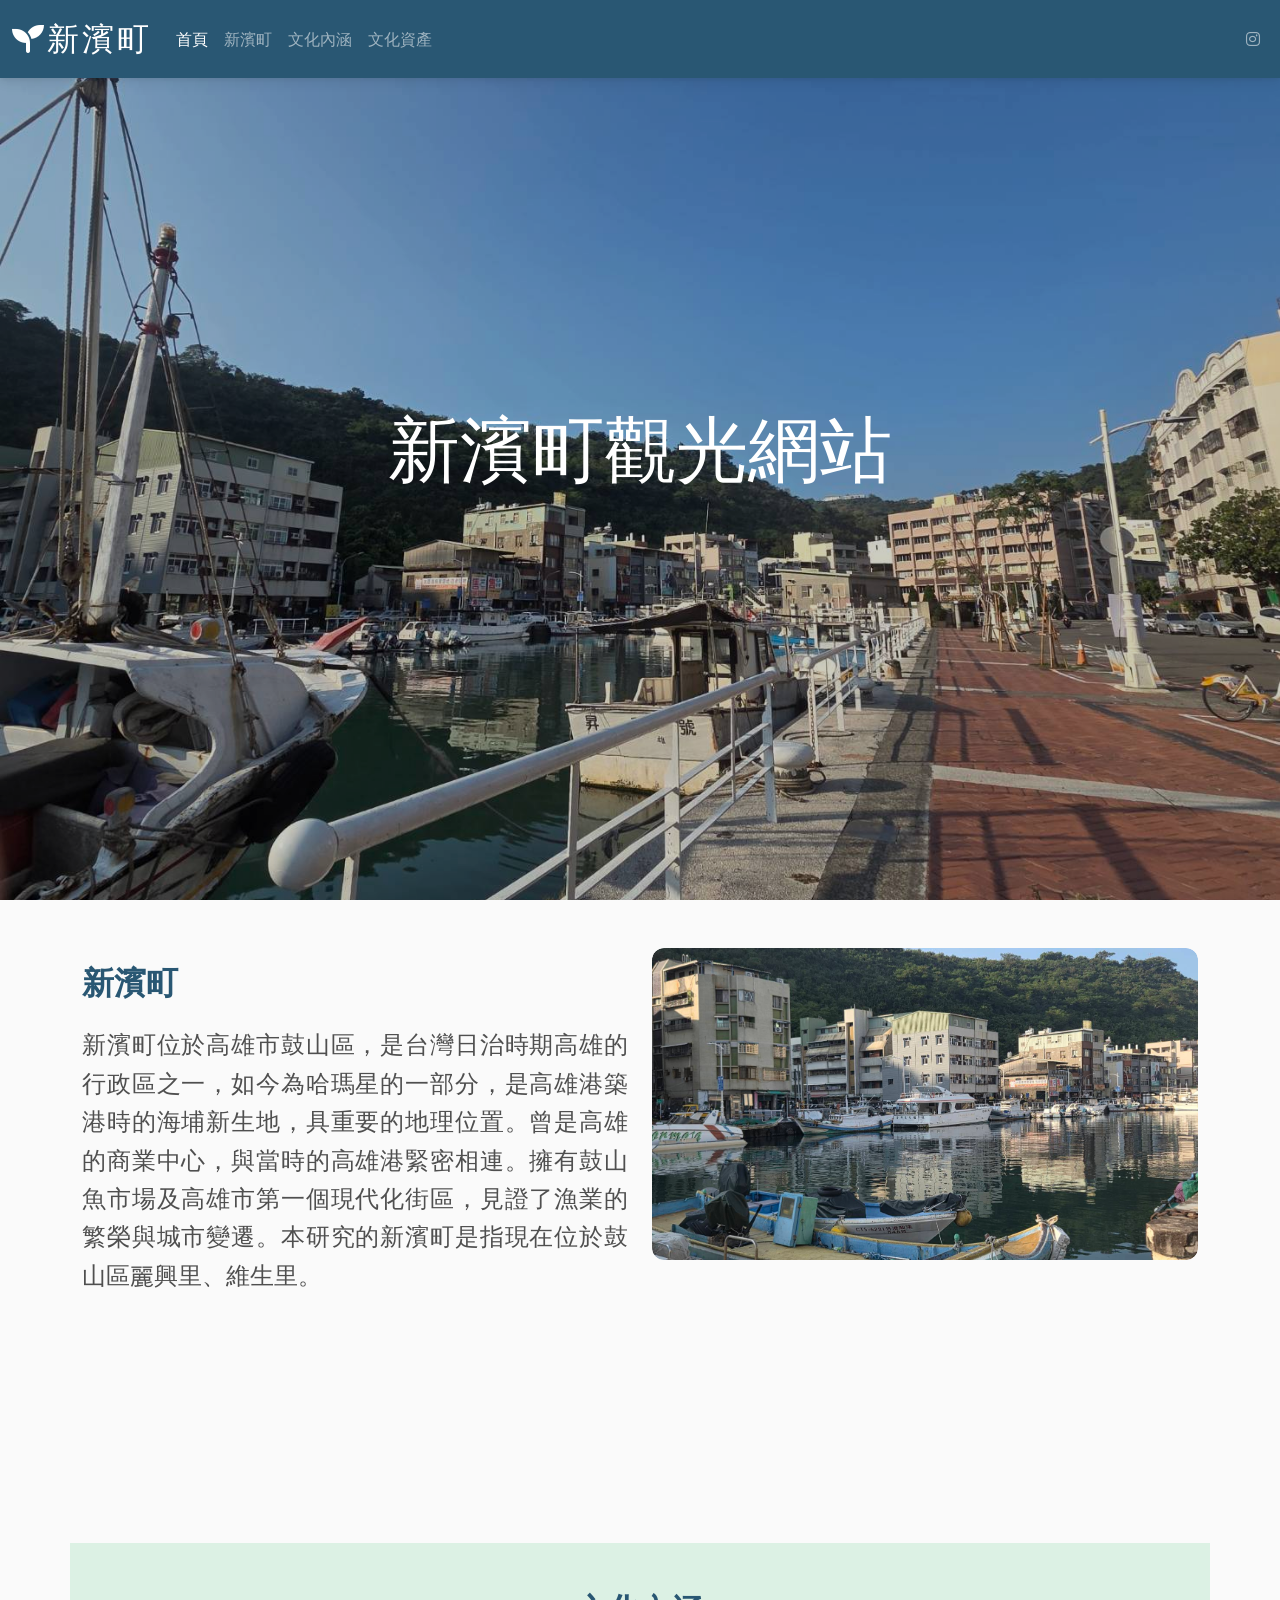
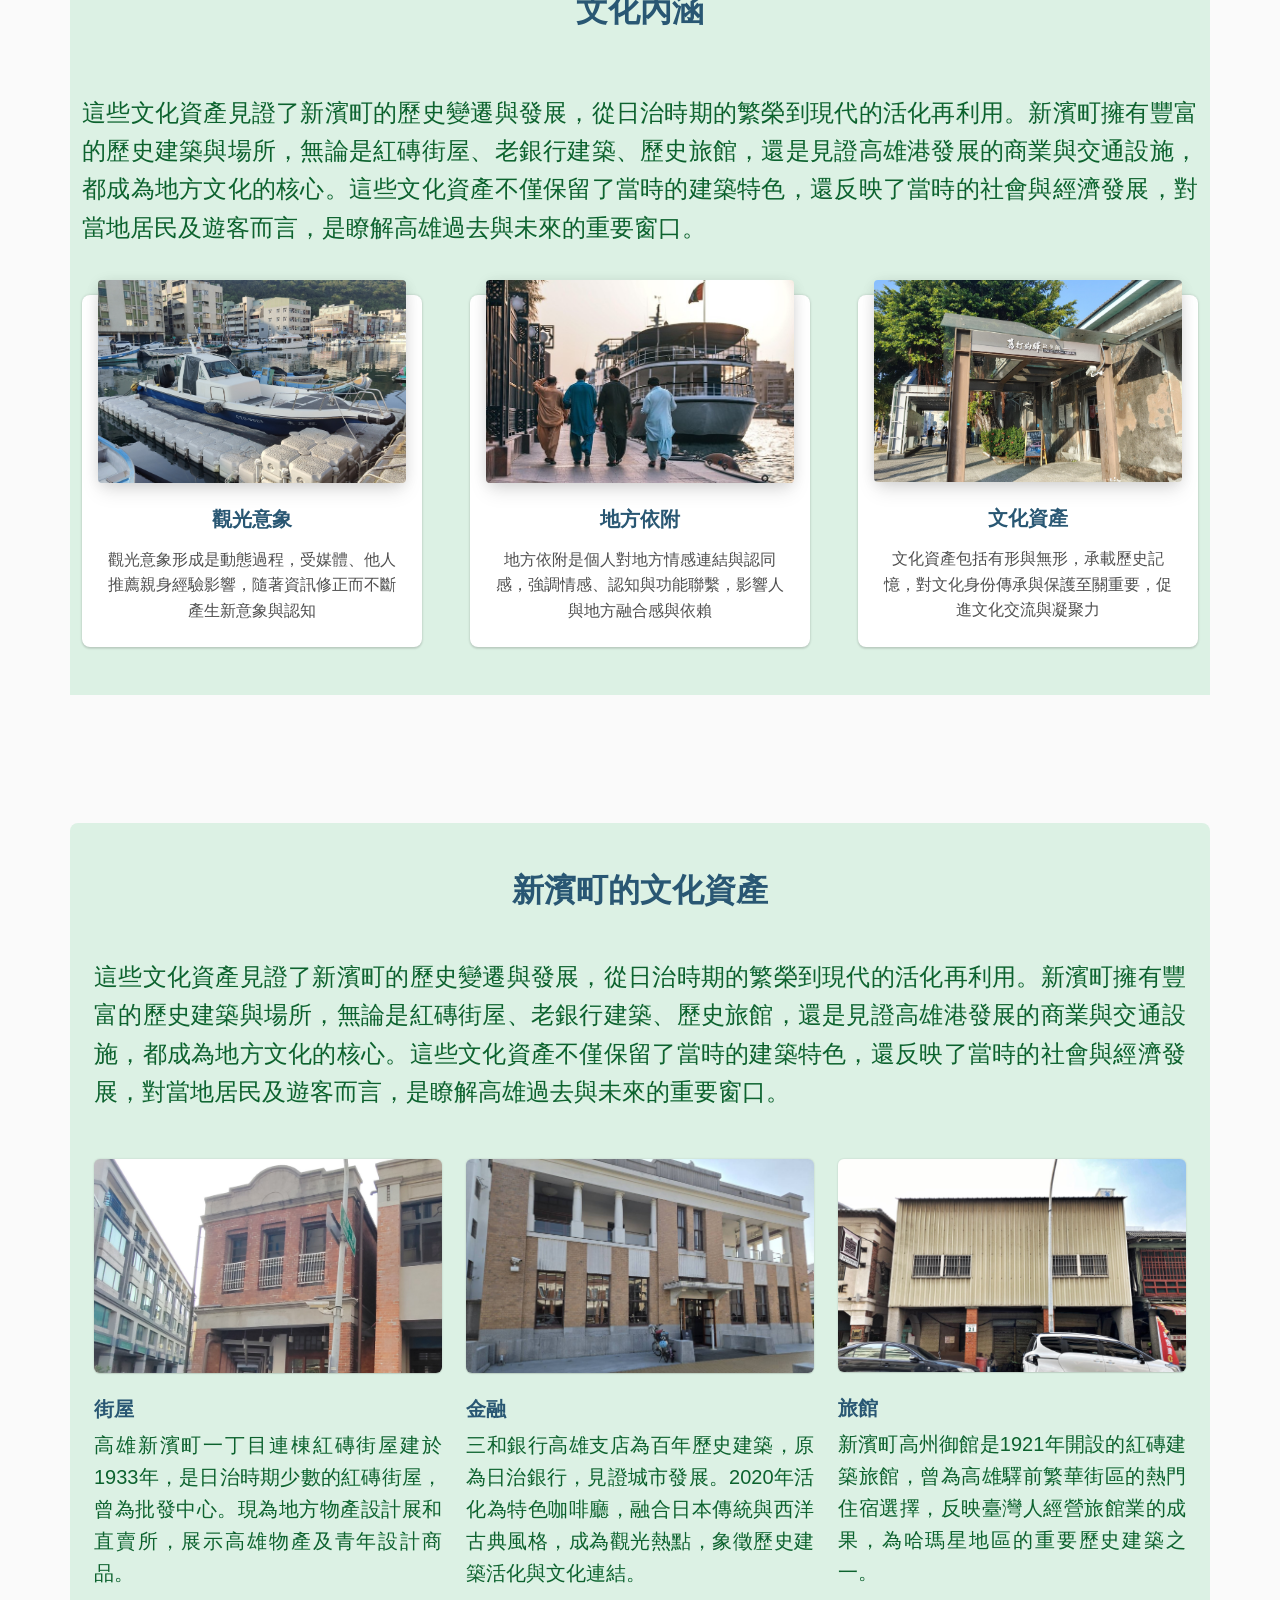
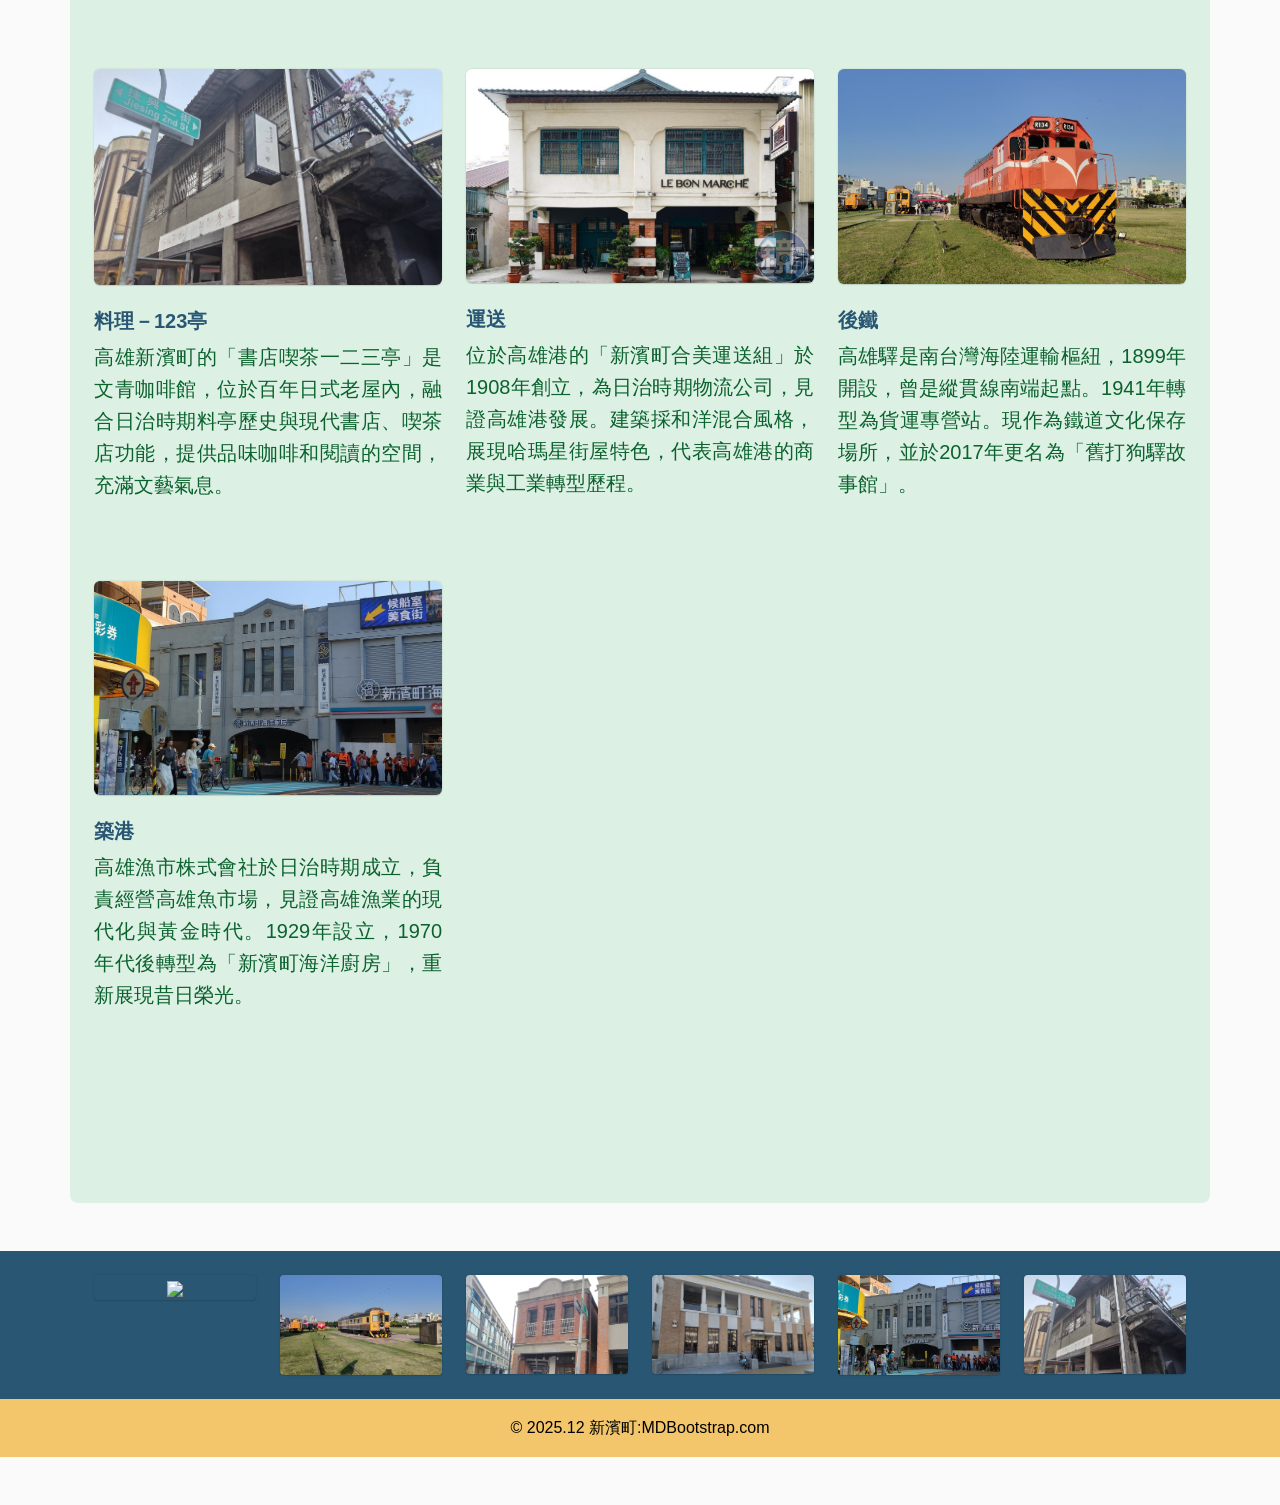
==== index.html @ 51771ce4 "042914" ====
<!DOCTYPE html>
<html lang="en">
  <head>
    <meta charset="UTF-8" />
    <meta name="viewport" content="width=device-width, initial-scale=1, shrink-to-fit=no" />
    <meta http-equiv="x-ua-compatible" content="ie=edge" />
    <title>Material Design for Bootstrap</title>
    <!-- MDB icon -->
    <link rel="icon" href="img/mdb-favicon.ico" type="image/x-icon" />
    <!-- Font Awesome -->
    <link
      rel="stylesheet"
      href="https://cdnjs.cloudflare.com/ajax/libs/font-awesome/6.0.0/css/all.min.css"
    />
    <!-- Google Fonts Roboto -->
    <link rel="stylesheet" href="https://fonts.googleapis.com/css2?family=Roboto:wght@300;400;500;700&display=swap"/>
    <!-- MDB ESSENTIAL -->
    <link rel="stylesheet" href="css/mdb.min.css" />
    <!-- MDB PLUGINS -->
    <link rel="stylesheet" href="src/mdb/scss/mdb.pro.css" />
    <link rel="stylesheet" href="./css/mdb.pro.css" />
    <!-- Custom styles -->

    <!--自訂義 -->
    <link rel="stylesheet" href="./css/style.css" />

    <style>
      @import url('https://fonts.googleapis.com/css2?family=Agu+Display&family=Noto+Sans+TC:wght@100..900&family=Noto+Serif+TC:wght@450&display=swap');
      @import url('https://fonts.googleapis.com/css2?family=Agu+Display&family=Noto+Sans+TC:wght@100..900&family=Noto+Serif+TC:wght@300&display=swap');
      @import url('https://fonts.googleapis.com/css2?family=Chiron+GoRound+TC:wght@200..900&display=swap');





      body{
          font-family: "Microsoft JhengHei", "Arial", "sans-serif";
      }




      h1, h2, h3, h4, h5, h6, p, a {
          font-family: "Microsoft JhengHei", "Arial", "sans-serif";
      }




      /* navbar */
      .navbar.navbar-scrolled .nav-link,
      .navbar.navbar-scrolled .navbar-brand {
        color: #fff !important;
      }

      .navbar.navbar-scrolled .nav-link:hover {
        color: #ddd !important;
      }

      .navbar.navbar-scrolled {
        background-color: rgba(41, 87, 115, 0.8) !important;
      }
      /* navbar */





    </style>


  </head>






  <body>





















<!-- Navbar -->

    <header>
      <!-- Navbar -->
      <nav class="navbar navbar-expand-md fixed-top navbar-dark" style="background-color:#295773;" data-mdb-navbar-init>
        <div class="container-fluid">
          <a class="navbar-brand" href="#!"><i class="fas fa-seedling"></i> 新濱町</a>
          <button class="navbar-toggler" type="button" data-mdb-collapse-init data-mdb-target="#navbarSupportedContent" aria-controls="navbarSupportedContent" aria-expanded="false" aria-label="Toggle navigation">
            <i class="fas fa-bars"></i>
          </button>
          <div class="collapse navbar-collapse" id="navbarSupportedContent">
            <ul class="navbar-nav me-auto">
              <li class="nav-item">
                <a class="nav-link active" aria-current="page" href="#ddd">首頁</a>
              </li>
              <li class="nav-item">
                <a class="nav-link" href="#bbb">新濱町</a>
              </li>
              <li class="nav-item">
                <a class="nav-link" href="#aaa">文化內涵</a>
              </li>
              <li class="nav-item">
                <a class="nav-link" href="#ccc">文化資產</a>
              </li>

            </ul>
            <ul class="navbar-nav d-flex flex-row">

              <li class="nav-item me-3 me-lg-0 	d-none d-md-block">
                <a class="nav-link" href="#!">
                  <i class="fab fa-instagram"></i>
                </a>
              </li>
            </ul>
          </div>
        </div>
      </nav>
      <!-- Navbar -->

      <!--Section: Design Block-->
      <section id="ddd">
        <div id="intro" class="bg-image" style="background-image: url('./img/1000006884.jpg'); height: 100vh;">
          <div class="mask" style="background-color: rgba(0, 0, 0, 0.2);">
            <div class="container d-flex justify-content-center align-items-center h-100">
              <div class="row align-items-center">
                <div class="col-12">
                  <h1 class="mb-0 text-white display-2">新濱町觀光網站</h1>
                </div>
              </div>
            </div>
          </div>
        </div>
      </section>
      <!--Section: Design Block-->
    </header>

<!------------------------------------ Navbar -->













































<!--Design Block-->







    <!--Section: Design Block-->
    <section class="mb-200" id="bbb">
      <div class="container my-5">
        <div class="row">
          <div class="col-lg-6">
            <p class="small text-muted"></p>
            <h2 class="fw-bold mb-4">
              <a href="#!" class="text-primary">新濱町</a>
            </h2>
            <p class="fs-4 mb-5 text-justify">
              新濱町位於高雄市鼓山區，是台灣日治時期高雄的行政區之一，如今為哈瑪星的一部分，是高雄港築港時的海埔新生地，具重要的地理位置。曾是高雄的商業中心，與當時的高雄港緊密相連。擁有鼓山魚市場及高雄市第一個現代化街區，見證了漁業的繁榮與城市變遷。本研究的新濱町是指現在位於鼓山區麗興里、維生里。
            </p>
            <p class="small text-muted">
              <a href="#!" class="text-reset"></a>
              <a href="#!" class="text-reset"></a>
            </p>
          </div>
          <div class="col-lg-6">
            <figure class="figure d-block mb-0">
              <div class="bg-image hover-overlay hover-zoom rounded-6 mb-2">
                <img
                  class="w-100 rounded-6"
                  src="./img/1000006882.jpg"
                  style="object-fit: cover; height: 312px"
                  alt="Article image"
                />
                <a href="#!">
                  <div class="mask"></div>
                </a>
              </div>
              <figcaption class="figure-caption">

              </figcaption>
            </figure>
          </div>
        </div>
      </div>
    </section>
    <!--Section: Design Block-->







<!-------------------------------Design Block-->






















































<!-- card -->







  <!-- Section: Design Block -->
  <section class="mb-10 text-center" id="aaa">
    <div class="container my-5 py-5 "alert role="alert" data-mdb-color="success" data-mdb-alert-init>
      <h2 class="fw-bold mb-7 text-primary">文化內涵</h2>
      
      <p class="fs-4 mb-5 text-justify">這些文化資產見證了新濱町的歷史變遷與發展，從日治時期的繁榮到現代的活化再利用。新濱町擁有豐富的歷史建築與場所，無論是紅磚街屋、老銀行建築、歷史旅館，還是見證高雄港發展的商業與交通設施，都成為地方文化的核心。這些文化資產不僅保留了當時的建築特色，還反映了當時的社會與經濟發展，對當地居民及遊客而言，是瞭解高雄過去與未來的重要窗口。</p>
      
      <div class="row gx-lg-5">
        <div class="col-lg-4 col-md-12 mb-6 mb-lg-0">
          <div class="card shadow-2-strong">
            <div class="bg-image hover-overlay shadow-4-strong rounded mx-3" data-mdb-ripple-color="light" data-mdb-ripple-init style="margin-top: -15px">
              <img src="./img/1000006792.jpg" class="img-fluid"/>
              <a href="1.html">
                <div class="mask" style="background-color: text-secondary"></div>
              </a>
            </div>
            <div class="card-body">
              <h5 class="fw-bold card-title text-primary">觀光意象</h5>
              <p class="text-muted">
                <small> <u></u>
                  <a href="" class="text-dark"></a></small>
              </p>
              <p class="card-text">
                觀光意象形成是動態過程，受媒體、他人推薦親身經驗影響，隨著資訊修正而不斷產生新意象與認知
              </p>
            </div>
          </div>
        </div>





        <div class="col-lg-4 mb-6 mb-lg-0">
          <div class="card shadow-2-strong">
            <div class="bg-image hover-overlay shadow-4-strong rounded mx-3" data-mdb-ripple-color="light" data-mdb-ripple-init style="margin-top: -15px">
              <img src="./img/boat-2713872_640.jpg" class="img-fluid"/>
              <a href="2.html">
                <div class="mask" style="background-color: rgba(251, 251, 251, 0.15)"></div>
              </a>
            </div>
            <div class="card-body">
              <h5 class="fw-bold card-title text-primary">地方依附</h5>
              <p class="text-muted">
                <small> <u></u>
                  <a href="" class="text-dark"></a></small>
              </p>
              <p class="card-text">
                地方依附是個人對地方情感連結與認同感，強調情感、認知與功能聯繫，影響人與地方融合感與依賴
              </p>
            </div>
          </div>
        </div>




        <div class="col-lg-4 mb-6 mb-lg-0">
          <div class="card shadow-2-strong">
            <div class="bg-image hover-overlay shadow-4-strong rounded mx-3" data-mdb-ripple-color="light" data-mdb-ripple-init style="margin-top: -15px">
              <img src="./img/1000006816 - 複製.jpg" class="img-fluid"/>
              <a href="3.html">
                <div class="mask" style="background-color: rgba(251, 251, 251, 0.15)"></div>
              </a>
            </div>
            <div class="card-body">
              <h5 class="fw-bold card-title text-primary">文化資產</h5>
              <p class="text-muted">
                <small> <u></u>
                  <a href="" class="text-dark"></a></small>
              </p>
              <p class="card-text">
                文化資產包括有形與無形，承載歷史記憶，對文化身份傳承與保護至關重要，促進文化交流與凝聚力
              </p>
            </div>
          </div>
        </div>
      </div>
    </div><!--container-->
  </section>
  <!-- Section: Design Block -->





<!-------------------------------- card -->






























































<!--------------------------------- 內容1 -->

























































































































<!-- 圖 -->


    <!-- Container for demo purpose -->
    <div class="container my-5 py-5 alert role="alert data-mdb-color="success" data-mdb-alert-init>

      <!-- Section: Design Block -->
      <section class="mb-10" id="ccc">
        <h2 class="fw-bold mb-5 text-center text-primary">新濱町的文化資產</h2>
        
        <p class="fs-4 mb-5 text-justify">這些文化資產見證了新濱町的歷史變遷與發展，從日治時期的繁榮到現代的活化再利用。新濱町擁有豐富的歷史建築與場所，無論是紅磚街屋、老銀行建築、歷史旅館，還是見證高雄港發展的商業與交通設施，都成為地方文化的核心。這些文化資產不僅保留了當時的建築特色，還反映了當時的社會與經濟發展，對當地居民及遊客而言，是瞭解高雄過去與未來的重要窗口。
</p>
      
        <div class="row gx-lg-6 ">

          <div class="col-lg-4 mb-7">
              <div class="bg-image hover-overlay shadow-1-strong rounded-4 mb-4" data-mdb-ripple-color="light" data-mdb-ripple-init>
                <img src="./img/1000006803-1.jpg" class="w-100" alt="Louvre" />
                <a href="街屋.html">
                  <div class="mask" style="background-color: rgba(251, 251, 251, 0.2)"></div>
                </a>
              </div>

              <h5 class="fw-bold text-primary">街屋</h5>
              <p class="lead text-justify">高雄新濱町一丁目連棟紅磚街屋建於1933年，是日治時期少數的紅磚街屋，曾為批發中心。現為地方物產設計展和直賣所，展示高雄物產及青年設計商品。</p>
          </div>


          <div class="col-lg-4 mb-7">
              <div class="bg-image hover-overlay shadow-1-strong rounded-4 mb-4" data-mdb-ripple-color="light" data-mdb-ripple-init>
                <img src="./img/1000006869.jpg" class="w-100" alt="Louvre" />
                <a href="金融.html">
                  <div class="mask" style="background-color: rgba(251, 251, 251, 0.2)"></div>
                </a>
              </div>

              <h5 class="fw-bold text-primary">金融</h5>
              <p class="lead text-justify">三和銀行高雄支店為百年歷史建築，原為日治銀行，見證城市發展。2020年活化為特色咖啡廳，融合日本傳統與西洋古典風格，成為觀光熱點，象徵歷史建築活化與文化連結。</p>
          </div>


          <div class="col-lg-4 mb-7">
              <div class="bg-image hover-overlay shadow-1-strong rounded-4 mb-4" data-mdb-ripple-color="light" data-mdb-ripple-init>
                <img src="./img/image 0331.png" class="w-100" alt="Louvre" />
                <a href="旅館.html">
                  <div class="mask" style="background-color: rgba(251, 251, 251, 0.2)"></div>
                </a>
              </div>

              <h5 class="fw-bold text-primary">旅館</h5>
              <p class="lead text-justify">新濱町高州御館是1921年開設的紅磚建築旅館，曾為高雄驛前繁華街區的熱門住宿選擇，反映臺灣人經營旅館業的成果，為哈瑪星地區的重要歷史建築之一。</p>
          </div>





          <div class="col-lg-4 mb-7">
              <div class="bg-image hover-overlay shadow-1-strong rounded-4 mb-4" data-mdb-ripple-color="light" data-mdb-ripple-init>
                <img src="./img/1000006903 - 複製.jpg" class="w-100" alt="Louvre" />
                <a href="料理－123亭.html">
                  <div class="mask" style="background-color: rgba(251, 251, 251, 0.2)"></div>
                </a>
              </div>

              <h5 class="fw-bold text-primary">料理－123亭</h5>
              <p class="lead text-justify">高雄新濱町的「書店喫茶一二三亭」是文青咖啡館，位於百年日式老屋內，融合日治時期料亭歷史與現代書店、喫茶店功能，提供品味咖啡和閱讀的空間，充滿文藝氣息。</p>
          </div>


          <div class="col-lg-4 mb-7">
              <div class="bg-image hover-overlay shadow-1-strong rounded-4 mb-4" data-mdb-ripple-color="light" data-mdb-ripple-init>
                <img src="./img/image 0302.png" class="w-100" alt="Louvre" />
                <a href="運送.html">
                  <div class="mask" style="background-color: rgba(251, 251, 251, 0.2)"></div>
                </a>
              </div>

              <h5 class="fw-bold text-primary">運送</h5>
              <p class="lead text-justify">位於高雄港的「新濱町合美運送組」於1908年創立，為日治時期物流公司，見證高雄港發展。建築採和洋混合風格，展現哈瑪星街屋特色，代表高雄港的商業與工業轉型歷程。
</p>
          </div>


          <div class="col-lg-4 mb-7">
              <div class="bg-image hover-overlay shadow-1-strong rounded-4 mb-4" data-mdb-ripple-color="light" data-mdb-ripple-init>
                <img src="./img/1000006824-1217.jpg" class="w-100" alt="Louvre" />
                <a href="後鐵.html">
                  <div class="mask" style="background-color: rgba(251, 251, 251, 0.2)"></div>
                </a>
              </div>

              <h5 class="fw-bold text-primary">後鐵</h5>
              <p class="lead text-justify">高雄驛是南台灣海陸運輸樞紐，1899年開設，曾是縱貫線南端起點。1941年轉型為貨運專營站。現作為鐵道文化保存場所，並於2017年更名為「舊打狗驛故事館」。
</p>
          </div>







          <div class="col-lg-4 mb-4 mb-lg-0">
              <div class="bg-image hover-overlay shadow-1-strong rounded-4 mb-4" data-mdb-ripple-color="light" data-mdb-ripple-init>
                <img src="./img/1000006795.jpg" class="w-100" alt="Louvre" />
                <a href="築港.html">
                  <div class="mask" style="background-color: rgba(251, 251, 251, 0.2)"></div>
                </a>
              </div>

              <h5 class="fw-bold text-primary">築港</h5>
              <p class="fs-5 text-justify">高雄漁市株式會社於日治時期成立，負責經營高雄魚市場，見證高雄漁業的現代化與黃金時代。1929年設立，1970年代後轉型為「新濱町海洋廚房」，重新展現昔日榮光。

</p>
          </div>


        </div><!--row-->
















      </section>
      <!-- Section: Design Block -->

    </div>
    <!-- Container for demo purpose -->


<!------------------------------------------------ 圖 -->

























<!--圖加內容-->

















<!------------------------------------------------ 圖加內容 -->











































































<!-- footer -->



    <!-- Remove the container if you want to extend the Footer to full width. -->
    <div class="my-5">

      <footer class="text-center text-white" style="background-color:#295773;">
        <!-- Grid container -->
        <div class="container p-4">
          <!-- Section: Images -->
          <section class="">
            <div class="row">
              <div class="col-lg-2 col-md-12 mb-4 mb-md-0">
                <div class="bg-image hover-overlay ripple shadow-1-strong rounded" data-ripple-color="light">
                  <img src="./img/1000006816.jpg" class="w-100"/>
                  <a href="#!">
                    <div class="mask" style="background-color: rgba(251, 251, 251, 0.2);"></div>
                  </a>
                </div>
              </div>
              <div class="col-lg-2 col-md-12 mb-4 mb-md-0">
                <div class="bg-image hover-overlay ripple shadow-1-strong rounded" data-ripple-color="light">
                  <img src="./img/1000006822.jpg" class="w-100"/>
                  <a href="#!">
                    <div class="mask" style="background-color: rgba(251, 251, 251, 0.2);"></div>
                  </a>
                </div>
              </div>
              <div class="col-lg-2 col-md-12 mb-4 mb-md-0">
                <div class="bg-image hover-overlay ripple shadow-1-strong rounded" data-ripple-color="light">
                  <img src="./img/1000006803-1.jpg" class="w-100"/>
                  <a href="#!">
                    <div class="mask" style="background-color: rgba(251, 251, 251, 0.2);"></div>
                  </a>
                </div>
              </div>
              <div class="col-lg-2 col-md-12 mb-4 mb-md-0">
                <div class="bg-image hover-overlay ripple shadow-1-strong rounded" data-ripple-color="light">
                  <img src="./img/1000006869.jpg" class="w-100"/>
                  <a href="#!">
                    <div class="mask" style="background-color: rgba(251, 251, 251, 0.2);"></div>
                  </a>
                </div>
              </div>
              <div class="col-lg-2 col-md-12 mb-4 mb-md-0">
                <div class="bg-image hover-overlay ripple shadow-1-strong rounded" data-ripple-color="light">
                  <img src="./img/1000006795.jpg" class="w-100"/>
                  <a href="#!">
                    <div class="mask" style="background-color: rgba(107, 106, 118, 0.151);"></div>
                  </a>
                </div>
              </div>
              <div class="col-lg-2 col-md-12 mb-4 mb-md-0">
                <div class="bg-image hover-overlay ripple shadow-1-strong rounded" data-ripple-color="light">
                  <img src="./img/1000006903.jpg" class="w-100"/>
                  <a href="#!">
                    <div class="mask" style="background-color: rgba(104, 97, 99, 0.153);"></div>
                  </a>
                </div>
              </div>
            </div>
          </section>
          <!-- Section: Images -->
        </div>
        <!-- Grid container -->

        <!-- Copyright -->
        <div class="text-center p-3" style="background-color: #F3C66B;">

          <a class="text-black" href="https://mdbootstrap.com/">© 2025.12 新濱町:MDBootstrap.com</a>
        </div>
        <!-- Copyright -->
      </footer>

    </div>
    <!-- End of .container -->




<!------------------------------------------------ footer -->





























    <!--
      Text 設定
      https://mdbootstrap.com/docs/standard/utilities/text/

      等寬字體 font-monospace

      大小 fs-{value}、h{value}
      value: 1(大) ~ 6(小)

      對齊 text-{斷點}-{value}
      value: start(左)、center(中)、end(右)、justify(左右對齊)

      樣式 fw-{value}、fst-{value}
      粗體:fw-bold、fw-bolder    輕量:fw-light、fw-lighter   斜體:fst-italic

      行高 lh-{value}
      value: 1、sm、base、lg

      文字裝飾 text-decoration-{value}
      value: underline(底線)、line-through(刪除線)、none(無)

      大小寫轉換 text-{value}
      value: uppercase(全大寫)、lowercase(全小寫)、capitalize(字首大寫)

      換行 text-{value}，內容需設定寬度
      value: wrap(換行)、nowrap(不換行，超出邊界)、truncate(隱藏多餘字，設定5表示第5個字開始隱藏)

      <div class="badge bg-primary text-wrap" style="width: 6rem">高雄市立三民家商</div>
      <div class="badge bg-primary text-nowrap" style="width: 6rem">高雄市立三民家商</div>
      <div class="badge bg-primary text-truncate" style="width: 6rem">高雄市立三民家商</div>


      文字截斷 text-truncate
      https://mdbootstrap.com/docs/standard/utilities/text-truncation/

      EX:

      1.Block level
      <div class="row">
        <div class="col-2 text-truncate">This text is quite long, and will be truncated once displayed.</div>
      </div>

      2.Inline level
      <span class="d-inline-block text-truncate" style="max-width: 150px">
        This text is quite long, and will be truncated once displayed.
      </span>
    -->











      <!--
        hover https://mdbootstrap.com/docs/standard/content-styles/hover-effects/
        hover 產生器 https://mdbootstrap.com/docs/standard/tools/design/instagram-filters

        縮放 hover-zoom
        陰影 hover-shadow

        疊加 hover-overlay
        疊加的結構 div.bg-image.hover-overlay > div.mask[style=""]
        <div class="bg-image hover-overlay">
          <div class="mask" style=""></div>
        </div>

        混合使用
        <div class="bg-image hover-overlay hover-zoom hover-shadow">
          <img src="https://mdbcdn.b-cdn.net/img/new/fluid/city/113.webp" class="w-100" />
          <a href="#!">
            <div class="mask" style="background-color: hsla(195, 83%, 58%, 0.2)"></div>
          </a>
        </div>
      -->
























      <!--
        透明度 https://mdbootstrap.com/docs/standard/utilities/opacity/

        value: 0、25、50、75、100
        1.一般透明 opacity-{value}
        2.背景透明 bg-opacity-{value}
        3.文字透明 text-opacity-{value}


        陰影 https://mdbootstrap.com/docs/standard/content-styles/shadows/
        陰影產生器 https://mdbootstrap.com/docs/standard/tools/design/shadows/

        value: 1 ~ 5
        1.標準陰影 shadow-{value}
        2.強烈陰影 shadow-{value}-strong
        3.內部陰影 shadow-inner
        4.懸停陰影 hover-shadow

        5.圖片陰影
          <img class="img-fluid rounded-4 shadow-2-strong">

        6.客制化陰影 shadow-custom
          <div class="shadow-custom"></div>
      -->
























        <!--  顯示模式display -->
        <!--  https://mdbootstrap.com/docs/standard/layout/display/ -->

        <!--  行內元素：d-inline  -->
        <!--  同一行內呈現，不可設定長寬，元素的寬高由它的內容撐開，不能設定上下的 margin、padding。  -->
        <!--  常見行內元素標籤：span、a、imput、img  -->

        <!--  區塊元素：d-block  -->
        <!--  元素寬度預設會撐到最大，向右占滿容器，下個元素就會換行來呈現，並不會並排。  -->
        <!--  常見區塊元素標籤：div、ul li、p、h1  -->

        <!--  行內區塊：d-inline-block  -->
        <!--  以inline的方式呈現，不會向右占滿整個容器，可設定元素的寬高、margin、padding，可水平排列。  -->

        <!--  可見度: -->
        <!--  https://mdbootstrap.com/docs/standard/utilities/visibility/ -->
        <!--  使用可見性通用類別設置元素的 visibility。這不會改變 display 值 ， .invisible 元素仍會佔用頁面空間 -->
        <!--  d-none 隱藏 、 invisible 隱藏(保留實體空間) 、 顯示 visible -->

        <!--  隱藏元素 -->
        <!--  Visible on all        .d-block -->
        <!--  Visible only on xs    .d-block .d-sm-none -->
        <!--  Visible only on sm    .d-none .d-sm-block .d-md-none -->
        <!--  Hidden on all         .d-none -->
        <!--  Hidden only on xs     .d-none .d-sm-block -->
        <!--  Hidden only on sm     .d-sm-none .d-md-block -->

        <!--  example:  -->
        <!--  d-none             全部設為隱藏    -->
        <!--  d-sm-block         sm設為block    -->
        <!--  d-lg-inline-block  lg設為inline-block -->





































  </body>

  <!-- MDB ESSENTIAL -->
  <script type="text/javascript" src="js/mdb.umd.min.js"></script>
  <!-- MDB PLUGINS -->
  <script type="text/javascript" src="plugins/js/all.min.js"></script>
  <!-- Custom scripts -->
  <script type="text/javascript"></script>
</html>
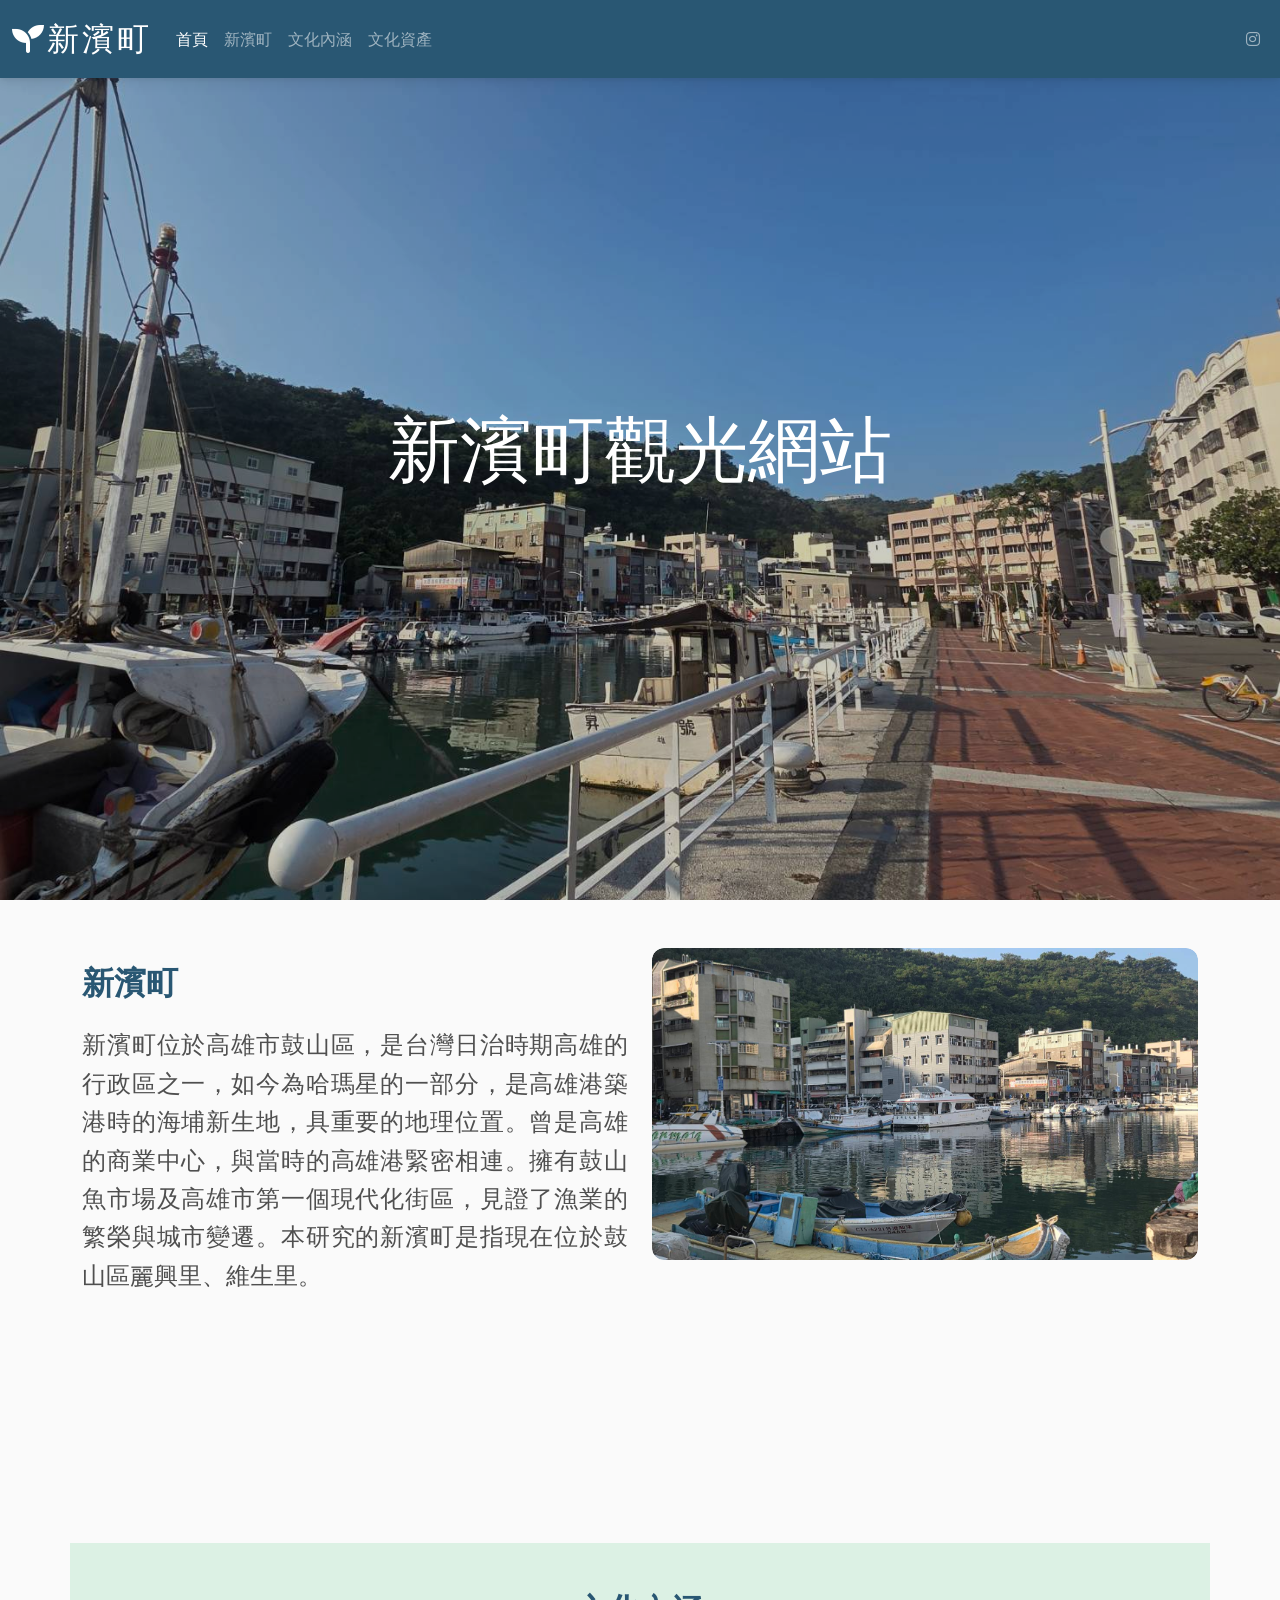
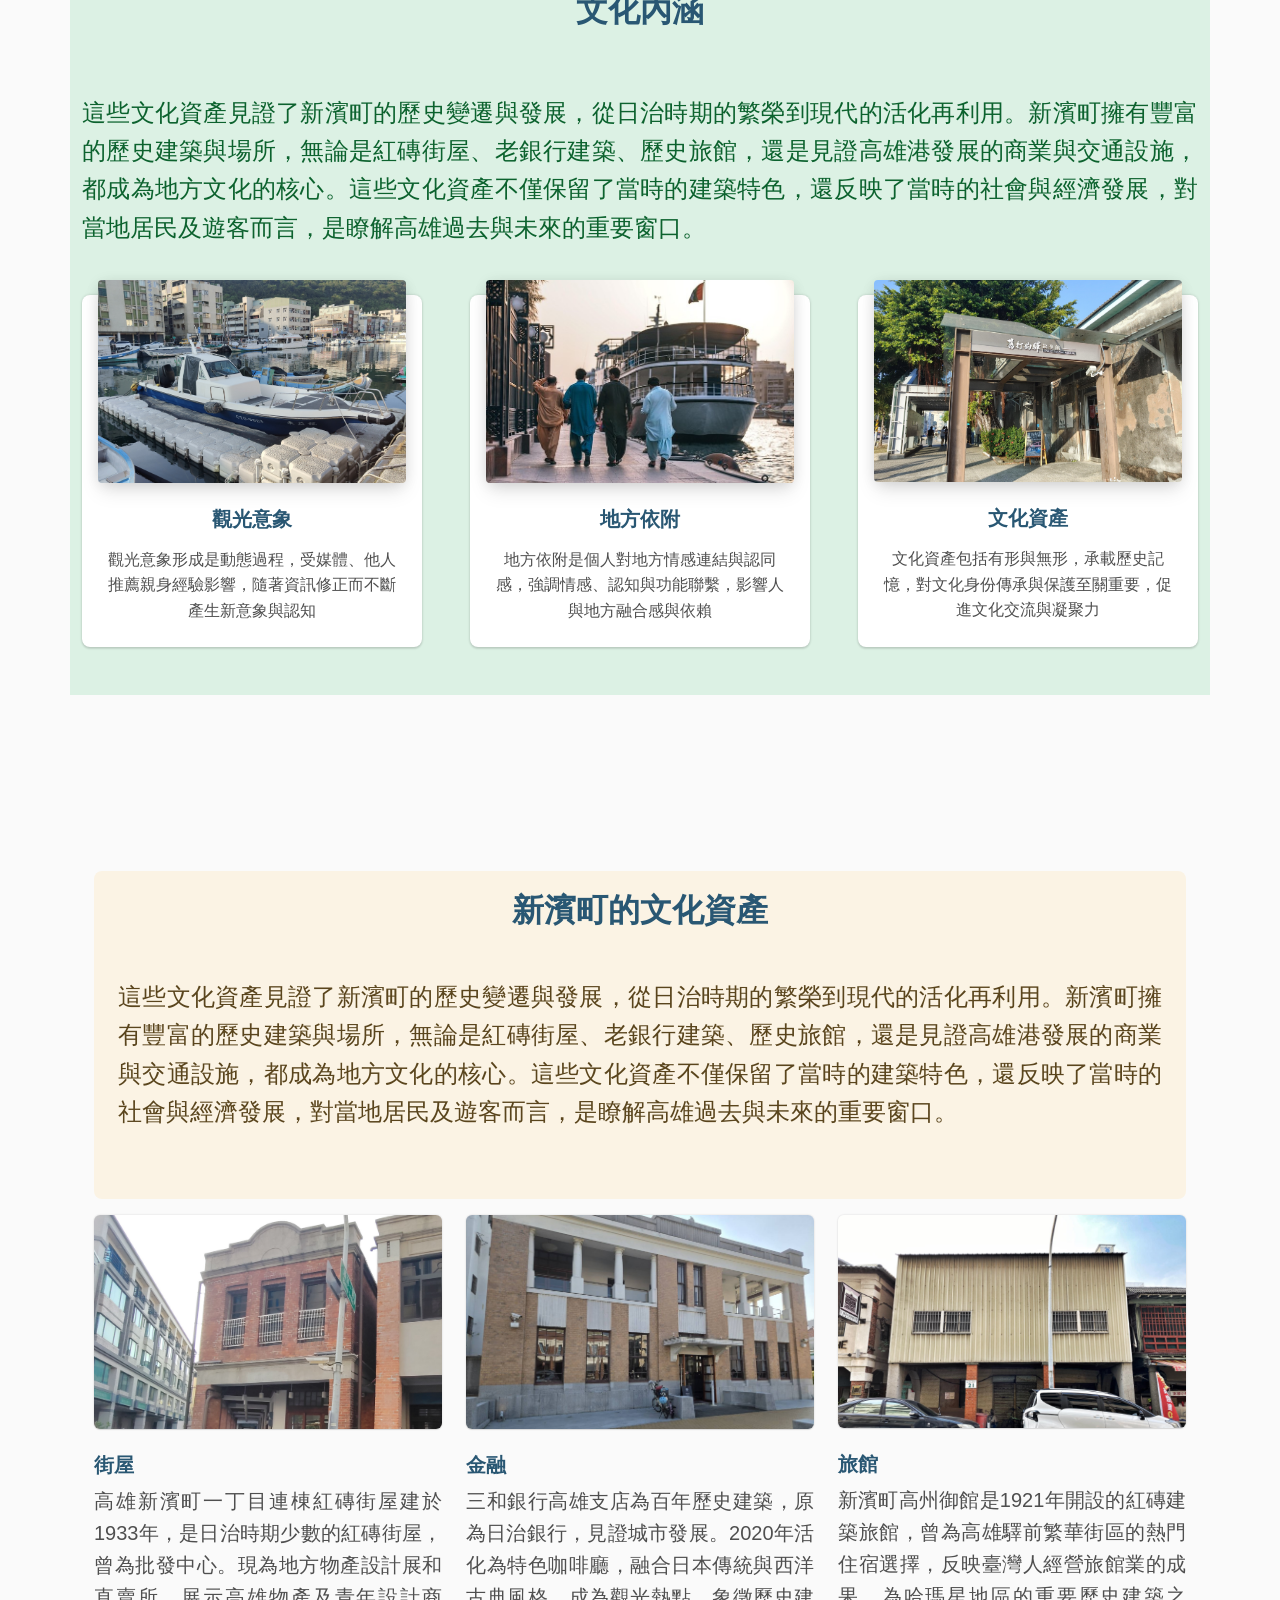
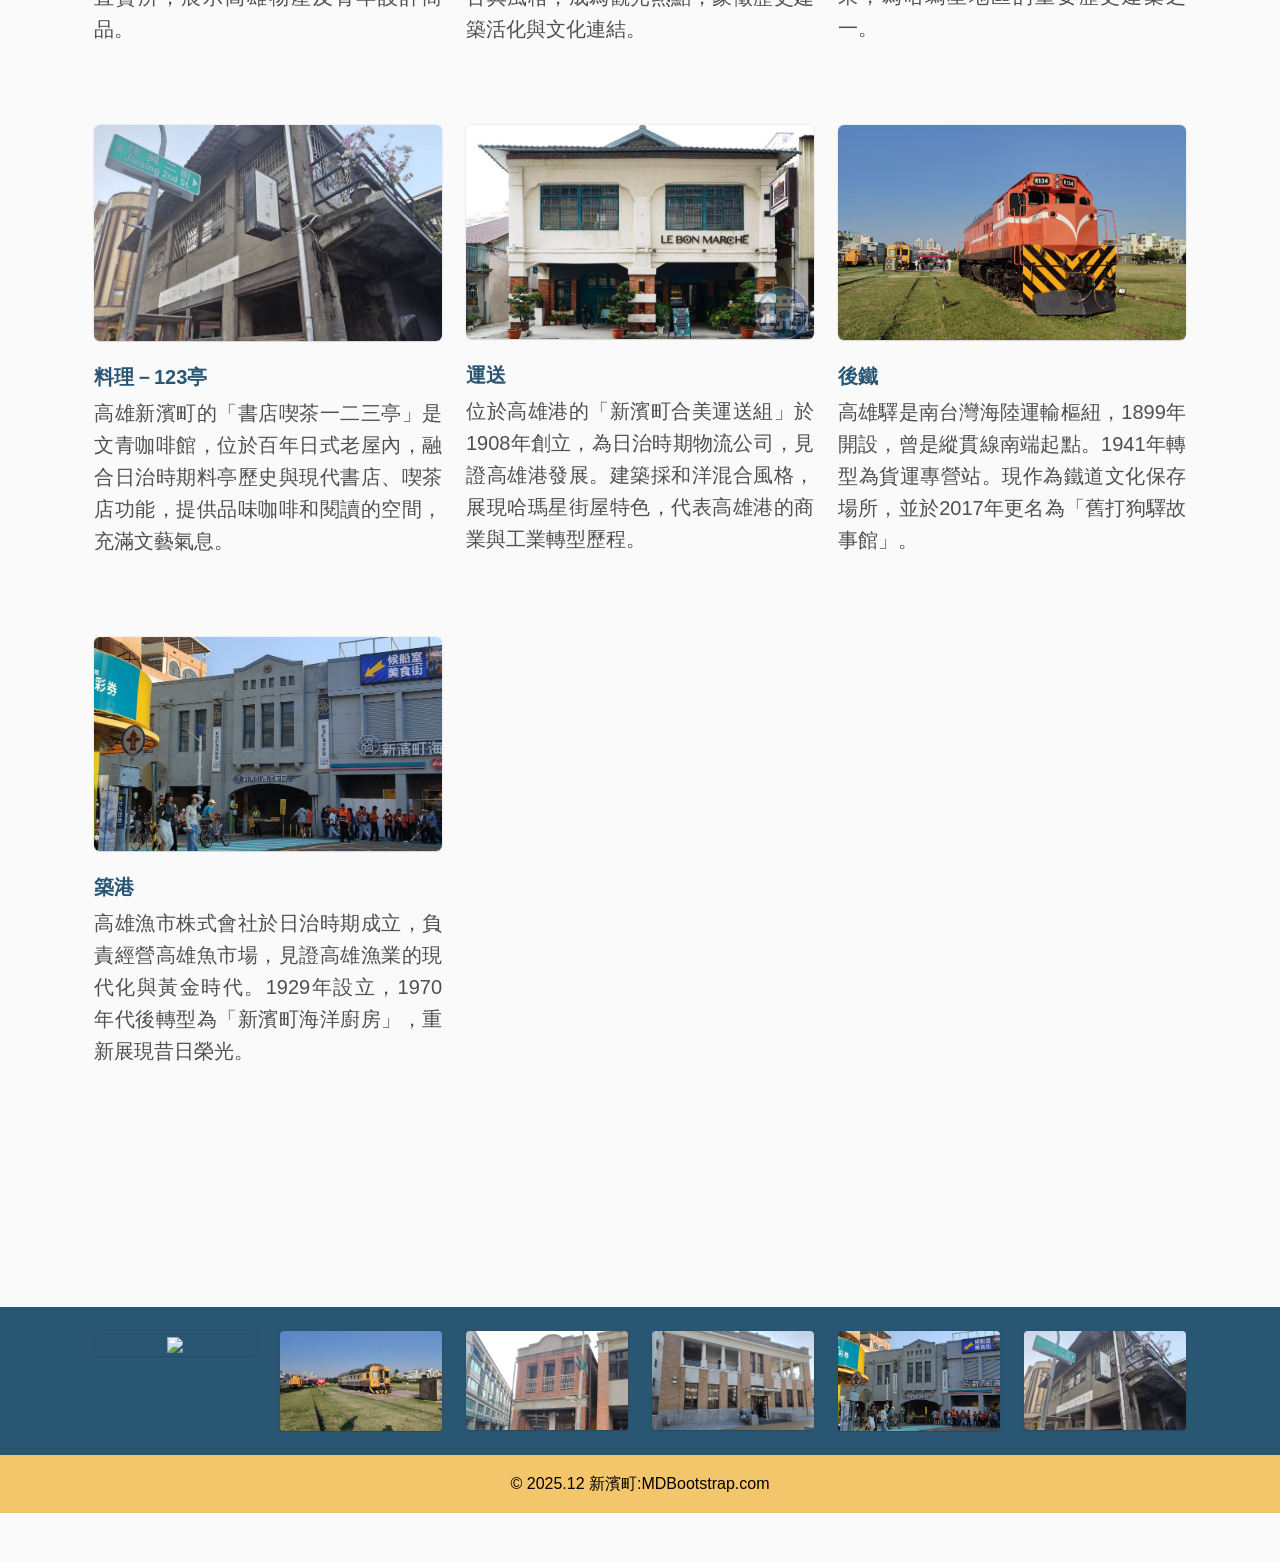
==== commit 1fae2c25: "0429510" ====
--- a/index.html
+++ b/index.html
@@ -321,9 +321,9 @@
   <section class="mb-10 text-center" id="aaa">
     <div class="container my-5 py-5 "alert role="alert" data-mdb-color="success" data-mdb-alert-init>
       <h2 class="fw-bold mb-7 text-primary">文化內涵</h2>
-      
+
       <p class="fs-4 mb-5 text-justify">這些文化資產見證了新濱町的歷史變遷與發展，從日治時期的繁榮到現代的活化再利用。新濱町擁有豐富的歷史建築與場所，無論是紅磚街屋、老銀行建築、歷史旅館，還是見證高雄港發展的商業與交通設施，都成為地方文化的核心。這些文化資產不僅保留了當時的建築特色，還反映了當時的社會與經濟發展，對當地居民及遊客而言，是瞭解高雄過去與未來的重要窗口。</p>
-      
+
       <div class="row gx-lg-5">
         <div class="col-lg-4 col-md-12 mb-6 mb-lg-0">
           <div class="card shadow-2-strong">
@@ -592,15 +592,16 @@
 
 
     <!-- Container for demo purpose -->
-    <div class="container my-5 py-5 alert role="alert data-mdb-color="success" data-mdb-alert-init>
+    <div class="container my-5 py-5 alert role=">
 
       <!-- Section: Design Block -->
       <section class="mb-10" id="ccc">
+        <div class="alert" role="alert" data-mdb-color="secondary" data-mdb-alert-init>
         <h2 class="fw-bold mb-5 text-center text-primary">新濱町的文化資產</h2>
-        
+
         <p class="fs-4 mb-5 text-justify">這些文化資產見證了新濱町的歷史變遷與發展，從日治時期的繁榮到現代的活化再利用。新濱町擁有豐富的歷史建築與場所，無論是紅磚街屋、老銀行建築、歷史旅館，還是見證高雄港發展的商業與交通設施，都成為地方文化的核心。這些文化資產不僅保留了當時的建築特色，還反映了當時的社會與經濟發展，對當地居民及遊客而言，是瞭解高雄過去與未來的重要窗口。
 </p>
-      
+        </div>
         <div class="row gx-lg-6 ">
 
           <div class="col-lg-4 mb-7">
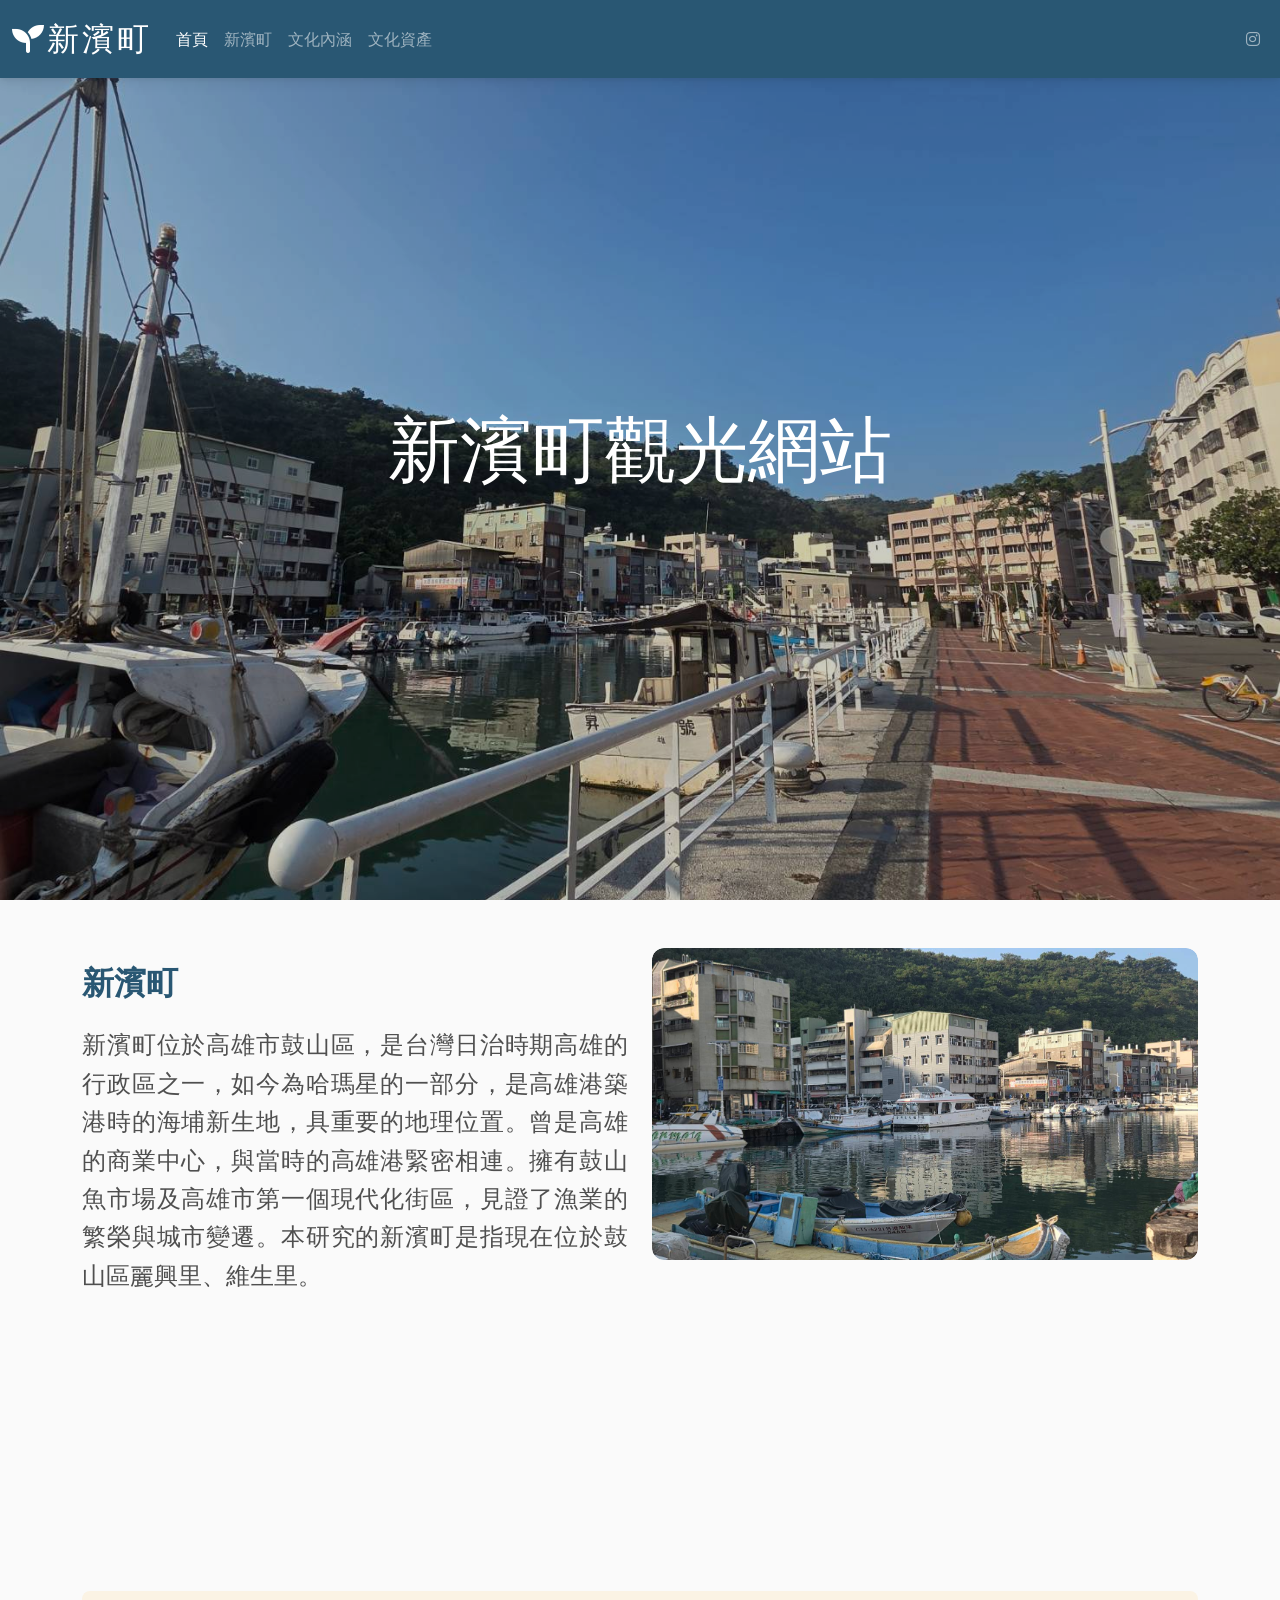
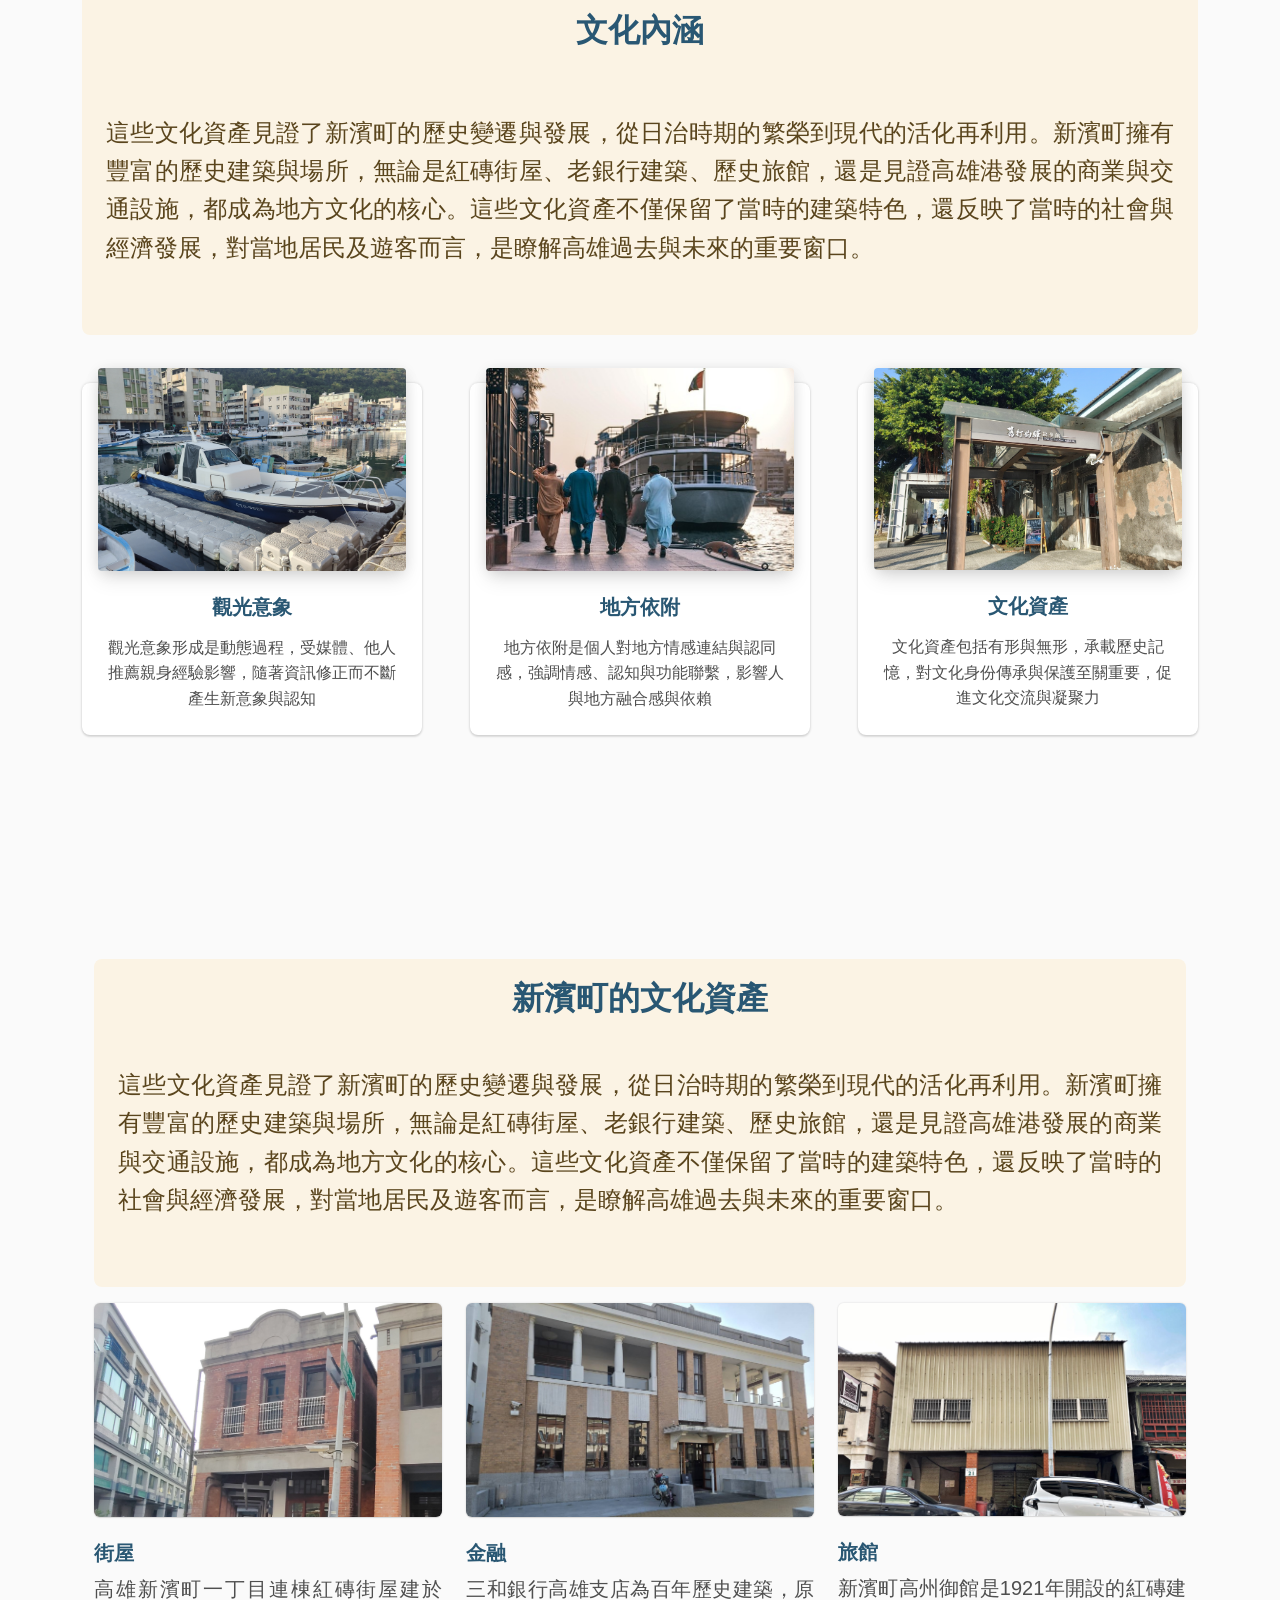
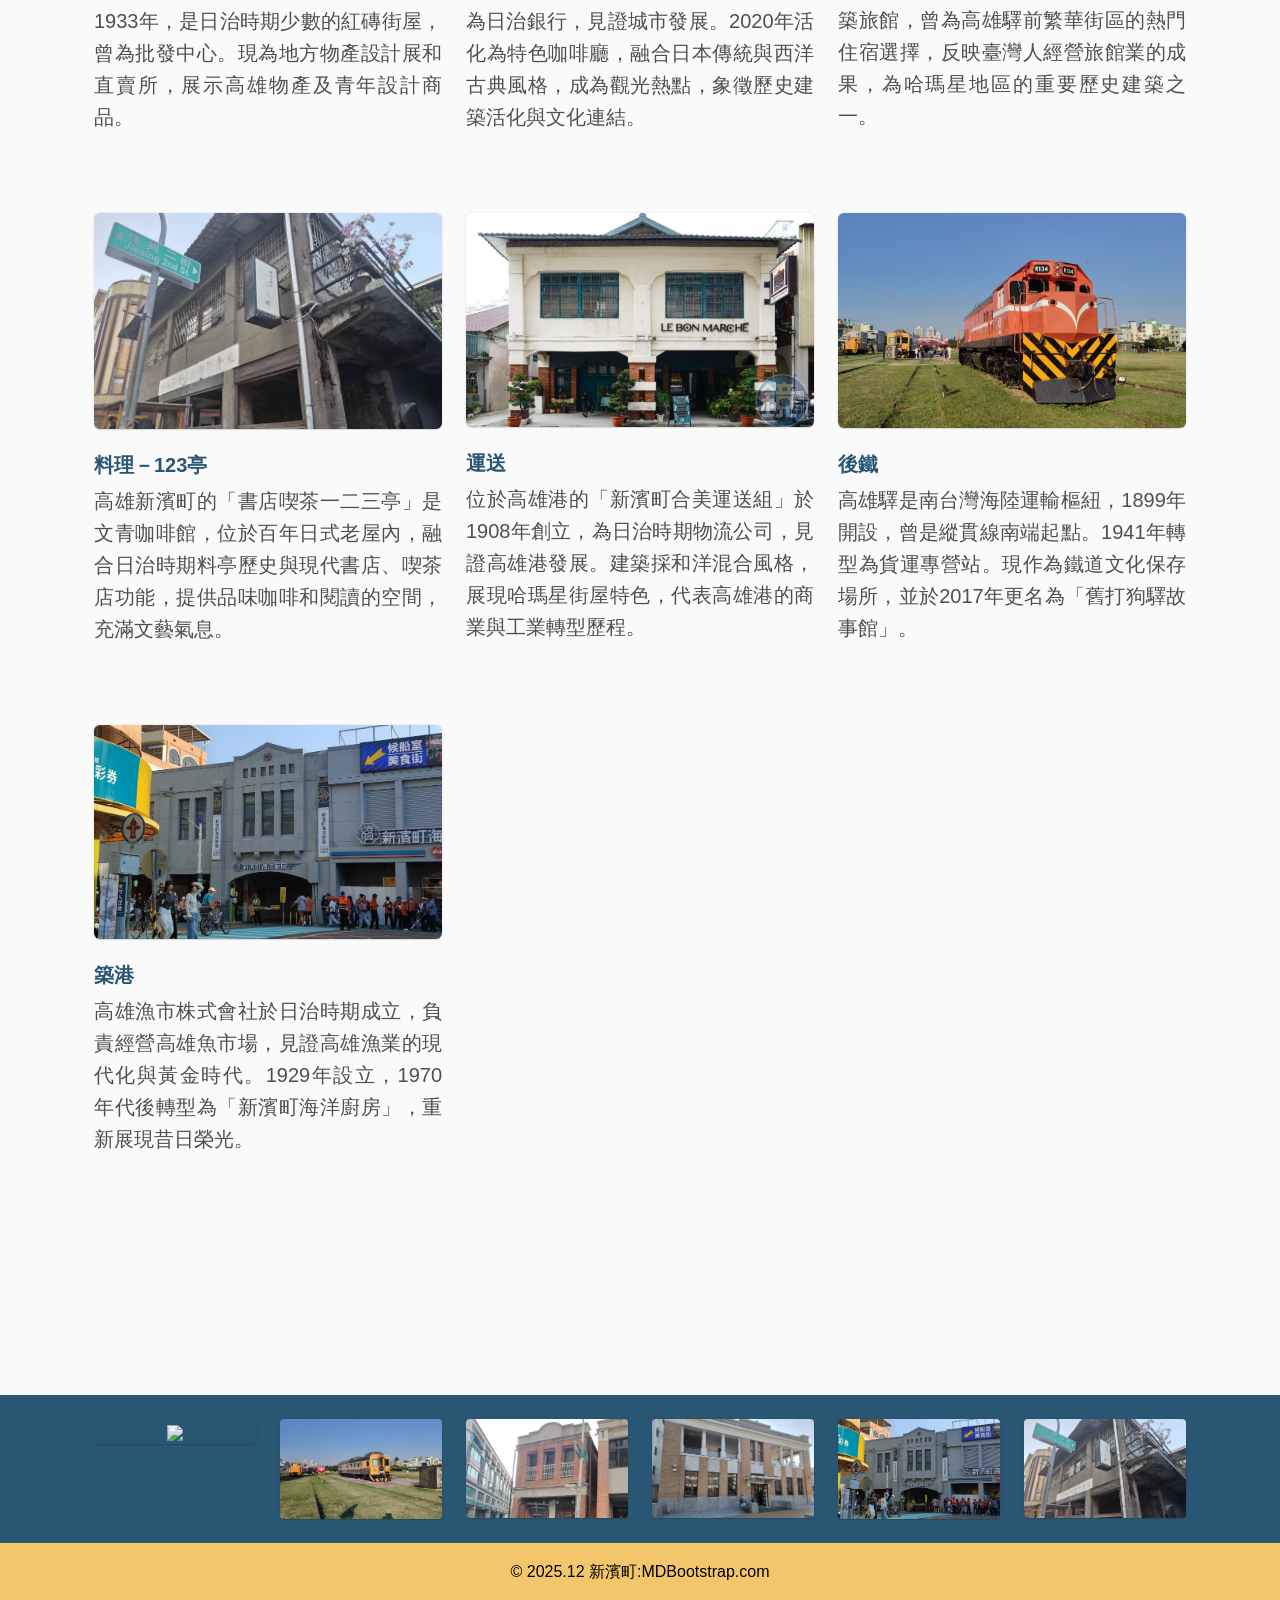
==== commit 2521691e: "0429800" ====
--- a/index.html
+++ b/index.html
@@ -8,9 +8,7 @@
     <!-- MDB icon -->
     <link rel="icon" href="img/mdb-favicon.ico" type="image/x-icon" />
     <!-- Font Awesome -->
-    <link
-      rel="stylesheet"
-      href="https://cdnjs.cloudflare.com/ajax/libs/font-awesome/6.0.0/css/all.min.css"
+    <link rel="stylesheet" href="https://cdnjs.cloudflare.com/ajax/libs/font-awesome/6.0.0/css/all.min.css"
     />
     <!-- Google Fonts Roboto -->
     <link rel="stylesheet" href="https://fonts.googleapis.com/css2?family=Roboto:wght@300;400;500;700&display=swap"/>
@@ -319,11 +317,11 @@
 
   <!-- Section: Design Block -->
   <section class="mb-10 text-center" id="aaa">
-    <div class="container my-5 py-5 "alert role="alert" data-mdb-color="success" data-mdb-alert-init>
+    <div class="container my-5 py-5">
+      <div class="alert mb-5" role="alert" data-mdb-color="secondary" data-mdb-alert-init>
       <h2 class="fw-bold mb-7 text-primary">文化內涵</h2>
-
       <p class="fs-4 mb-5 text-justify">這些文化資產見證了新濱町的歷史變遷與發展，從日治時期的繁榮到現代的活化再利用。新濱町擁有豐富的歷史建築與場所，無論是紅磚街屋、老銀行建築、歷史旅館，還是見證高雄港發展的商業與交通設施，都成為地方文化的核心。這些文化資產不僅保留了當時的建築特色，還反映了當時的社會與經濟發展，對當地居民及遊客而言，是瞭解高雄過去與未來的重要窗口。</p>
-
+      </div>
       <div class="row gx-lg-5">
         <div class="col-lg-4 col-md-12 mb-6 mb-lg-0">
           <div class="card shadow-2-strong">
@@ -598,9 +596,8 @@
       <section class="mb-10" id="ccc">
         <div class="alert" role="alert" data-mdb-color="secondary" data-mdb-alert-init>
         <h2 class="fw-bold mb-5 text-center text-primary">新濱町的文化資產</h2>
-
         <p class="fs-4 mb-5 text-justify">這些文化資產見證了新濱町的歷史變遷與發展，從日治時期的繁榮到現代的活化再利用。新濱町擁有豐富的歷史建築與場所，無論是紅磚街屋、老銀行建築、歷史旅館，還是見證高雄港發展的商業與交通設施，都成為地方文化的核心。這些文化資產不僅保留了當時的建築特色，還反映了當時的社會與經濟發展，對當地居民及遊客而言，是瞭解高雄過去與未來的重要窗口。
-</p>
+        </p>
         </div>
         <div class="row gx-lg-6 ">
 
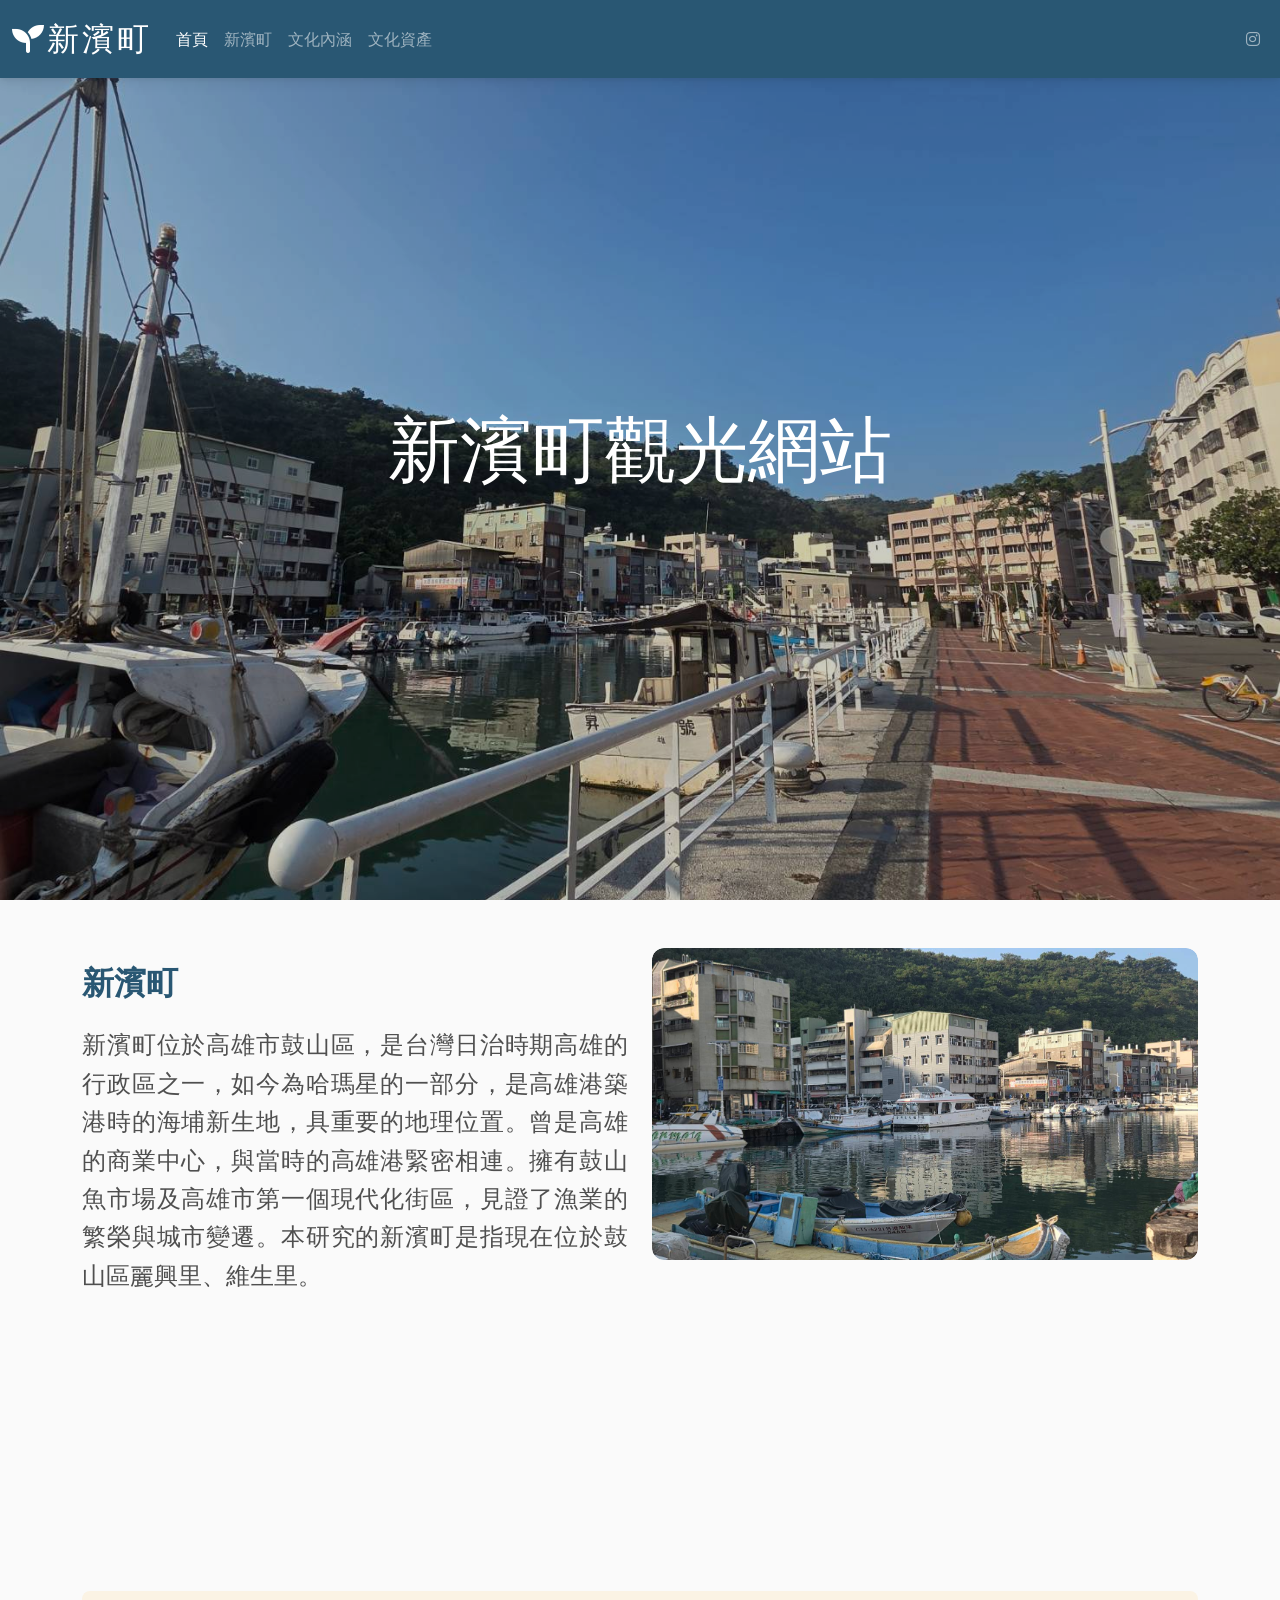
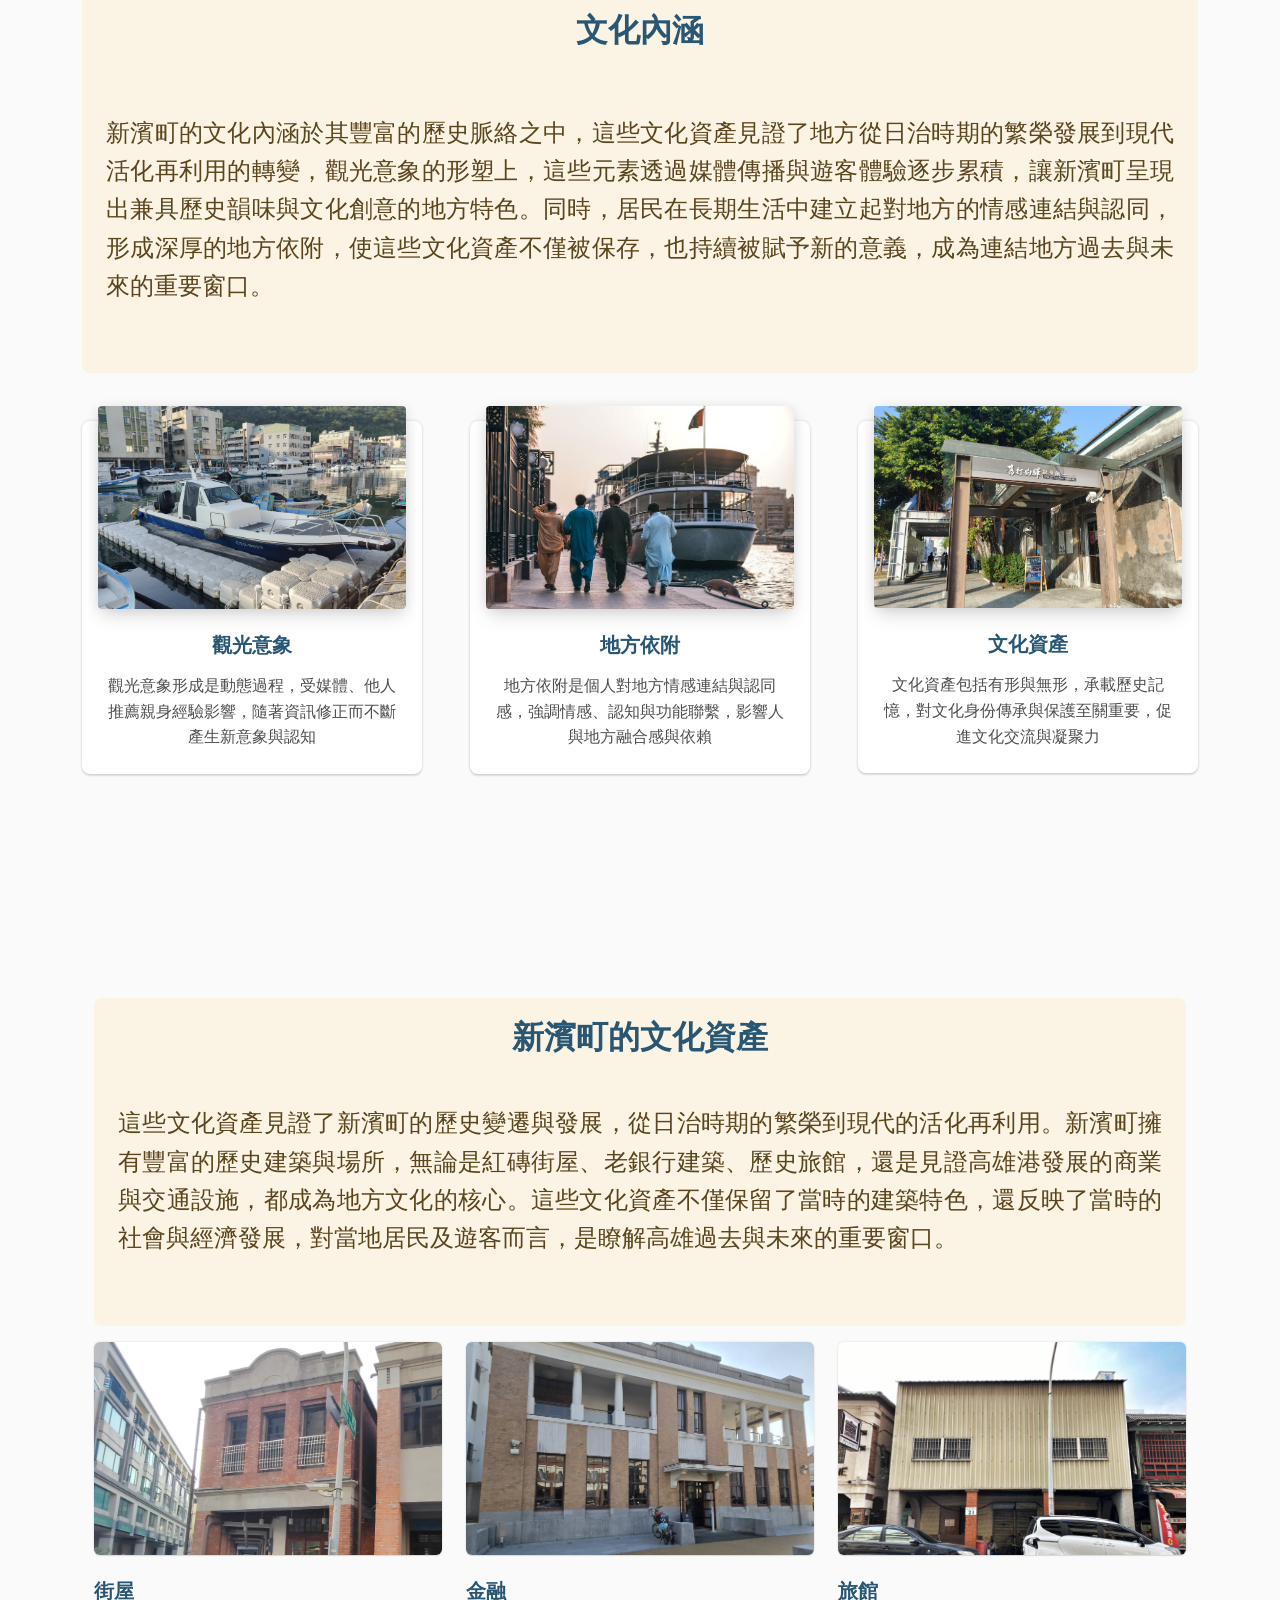
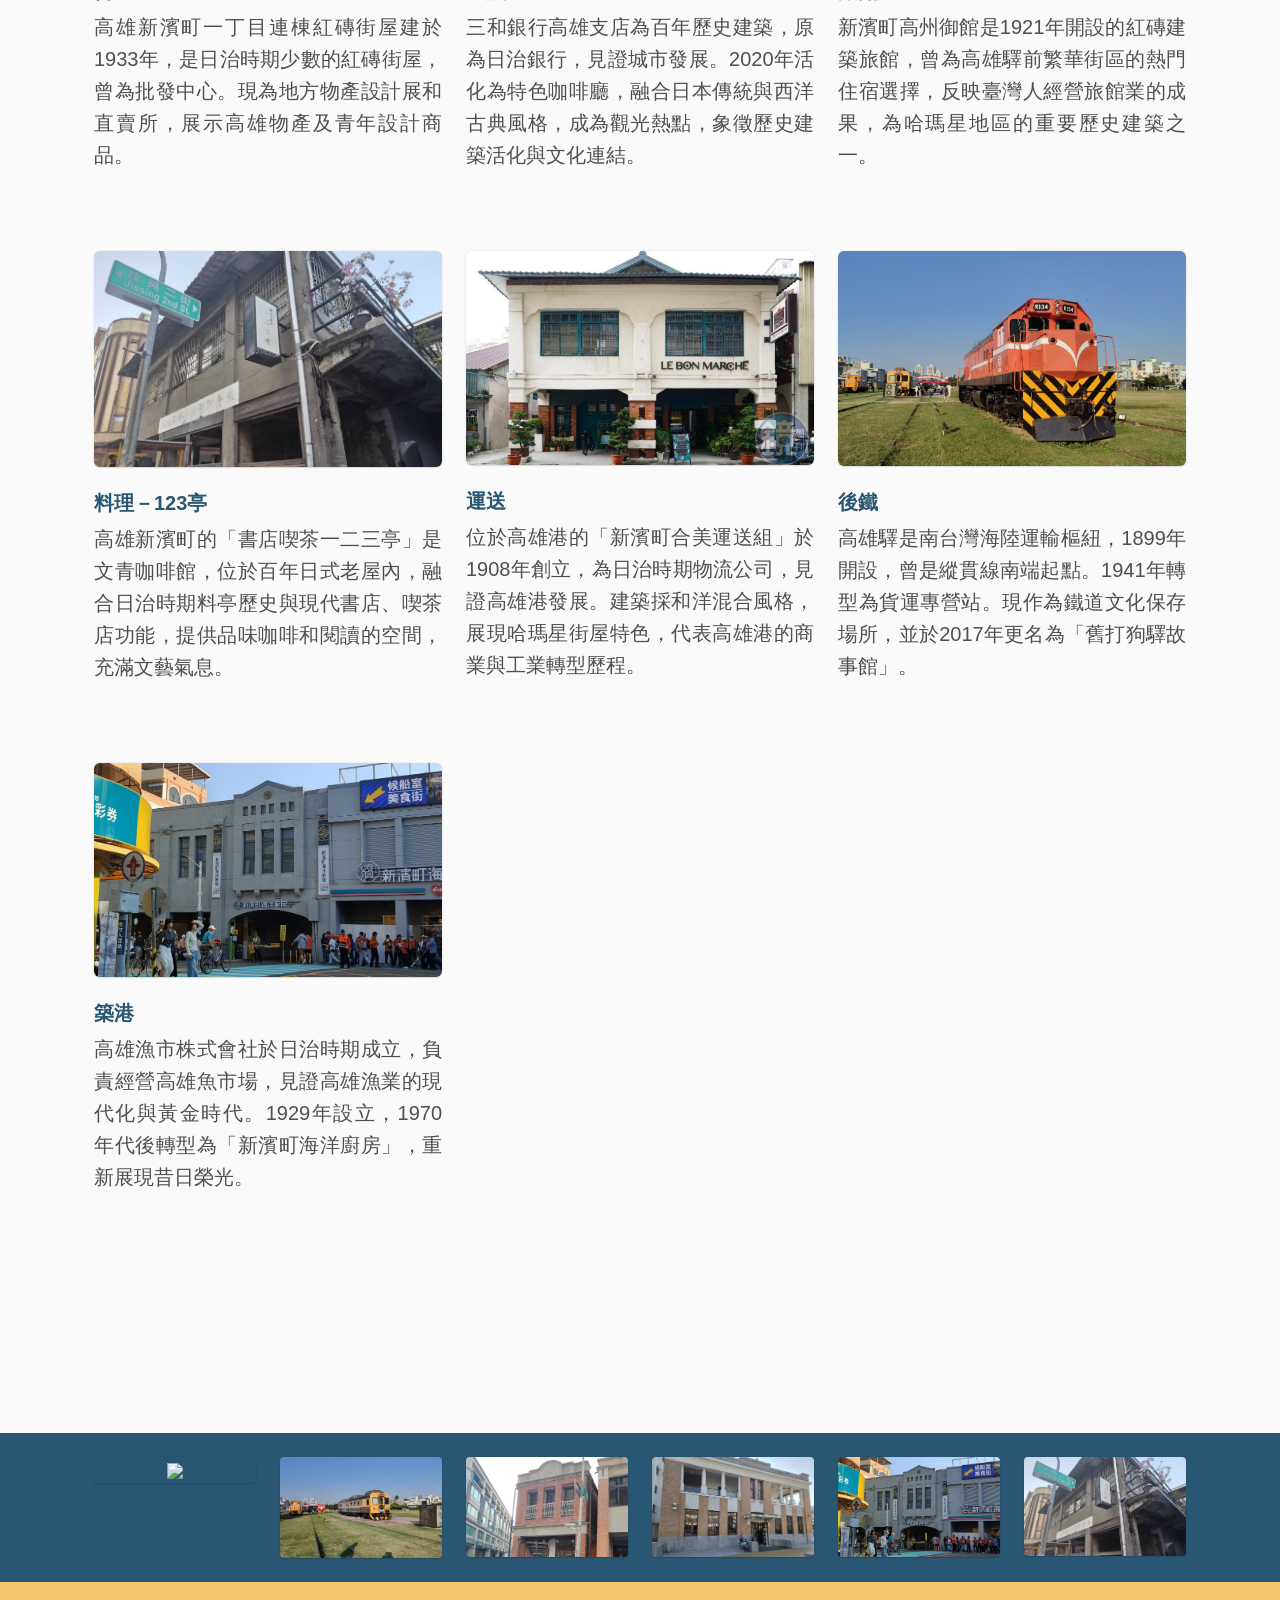
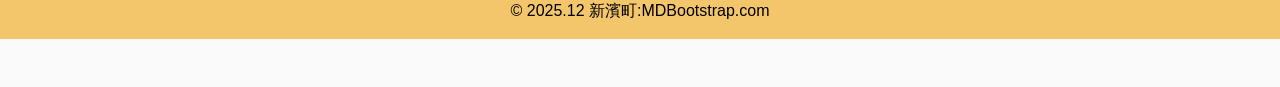
==== commit 637b022b: "854540504" ====
--- a/index.html
+++ b/index.html
@@ -320,7 +320,7 @@
     <div class="container my-5 py-5">
       <div class="alert mb-5" role="alert" data-mdb-color="secondary" data-mdb-alert-init>
       <h2 class="fw-bold mb-7 text-primary">文化內涵</h2>
-      <p class="fs-4 mb-5 text-justify">這些文化資產見證了新濱町的歷史變遷與發展，從日治時期的繁榮到現代的活化再利用。新濱町擁有豐富的歷史建築與場所，無論是紅磚街屋、老銀行建築、歷史旅館，還是見證高雄港發展的商業與交通設施，都成為地方文化的核心。這些文化資產不僅保留了當時的建築特色，還反映了當時的社會與經濟發展，對當地居民及遊客而言，是瞭解高雄過去與未來的重要窗口。</p>
+      <p class="fs-4 mb-5 text-justify">新濱町的文化內涵於其豐富的歷史脈絡之中，這些文化資產見證了地方從日治時期的繁榮發展到現代活化再利用的轉變，觀光意象的形塑上，這些元素透過媒體傳播與遊客體驗逐步累積，讓新濱町呈現出兼具歷史韻味與文化創意的地方特色。同時，居民在長期生活中建立起對地方的情感連結與認同，形成深厚的地方依附，使這些文化資產不僅被保存，也持續被賦予新的意義，成為連結地方過去與未來的重要窗口。</p>
       </div>
       <div class="row gx-lg-5">
         <div class="col-lg-4 col-md-12 mb-6 mb-lg-0">
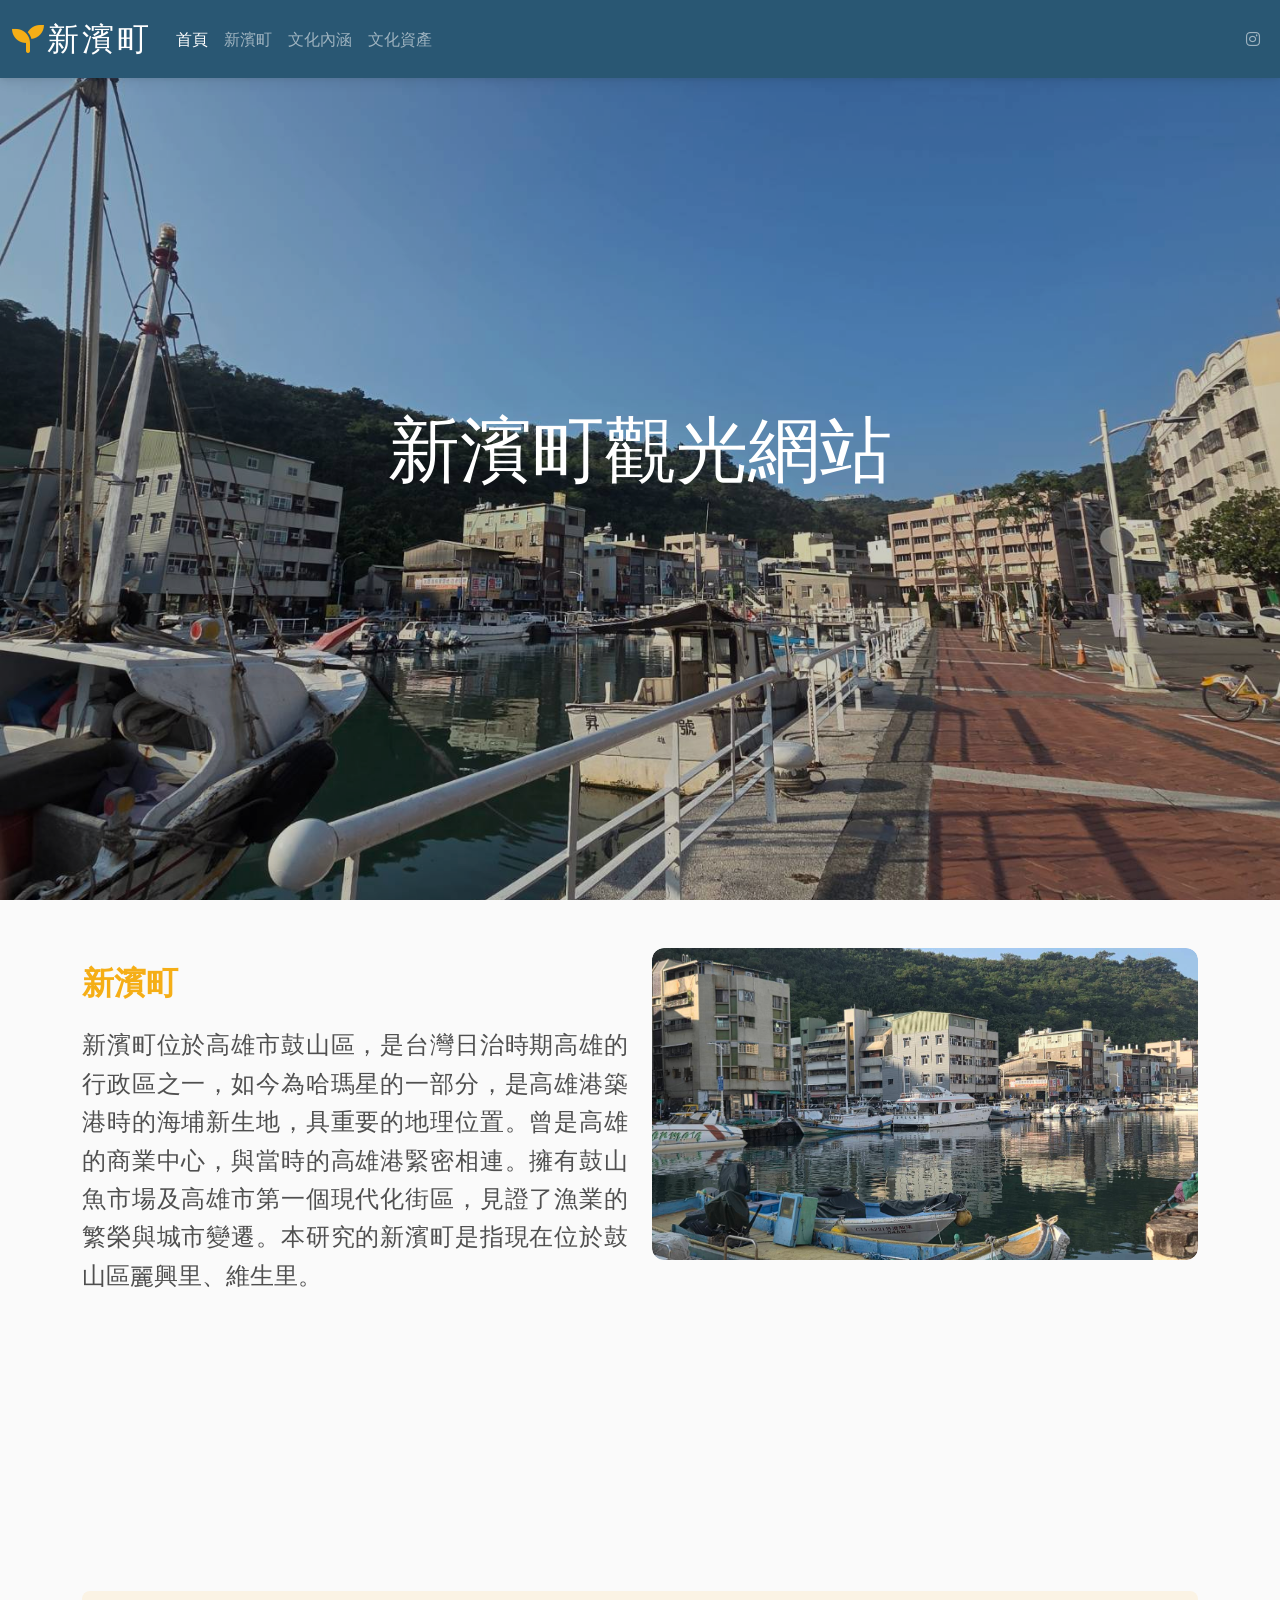
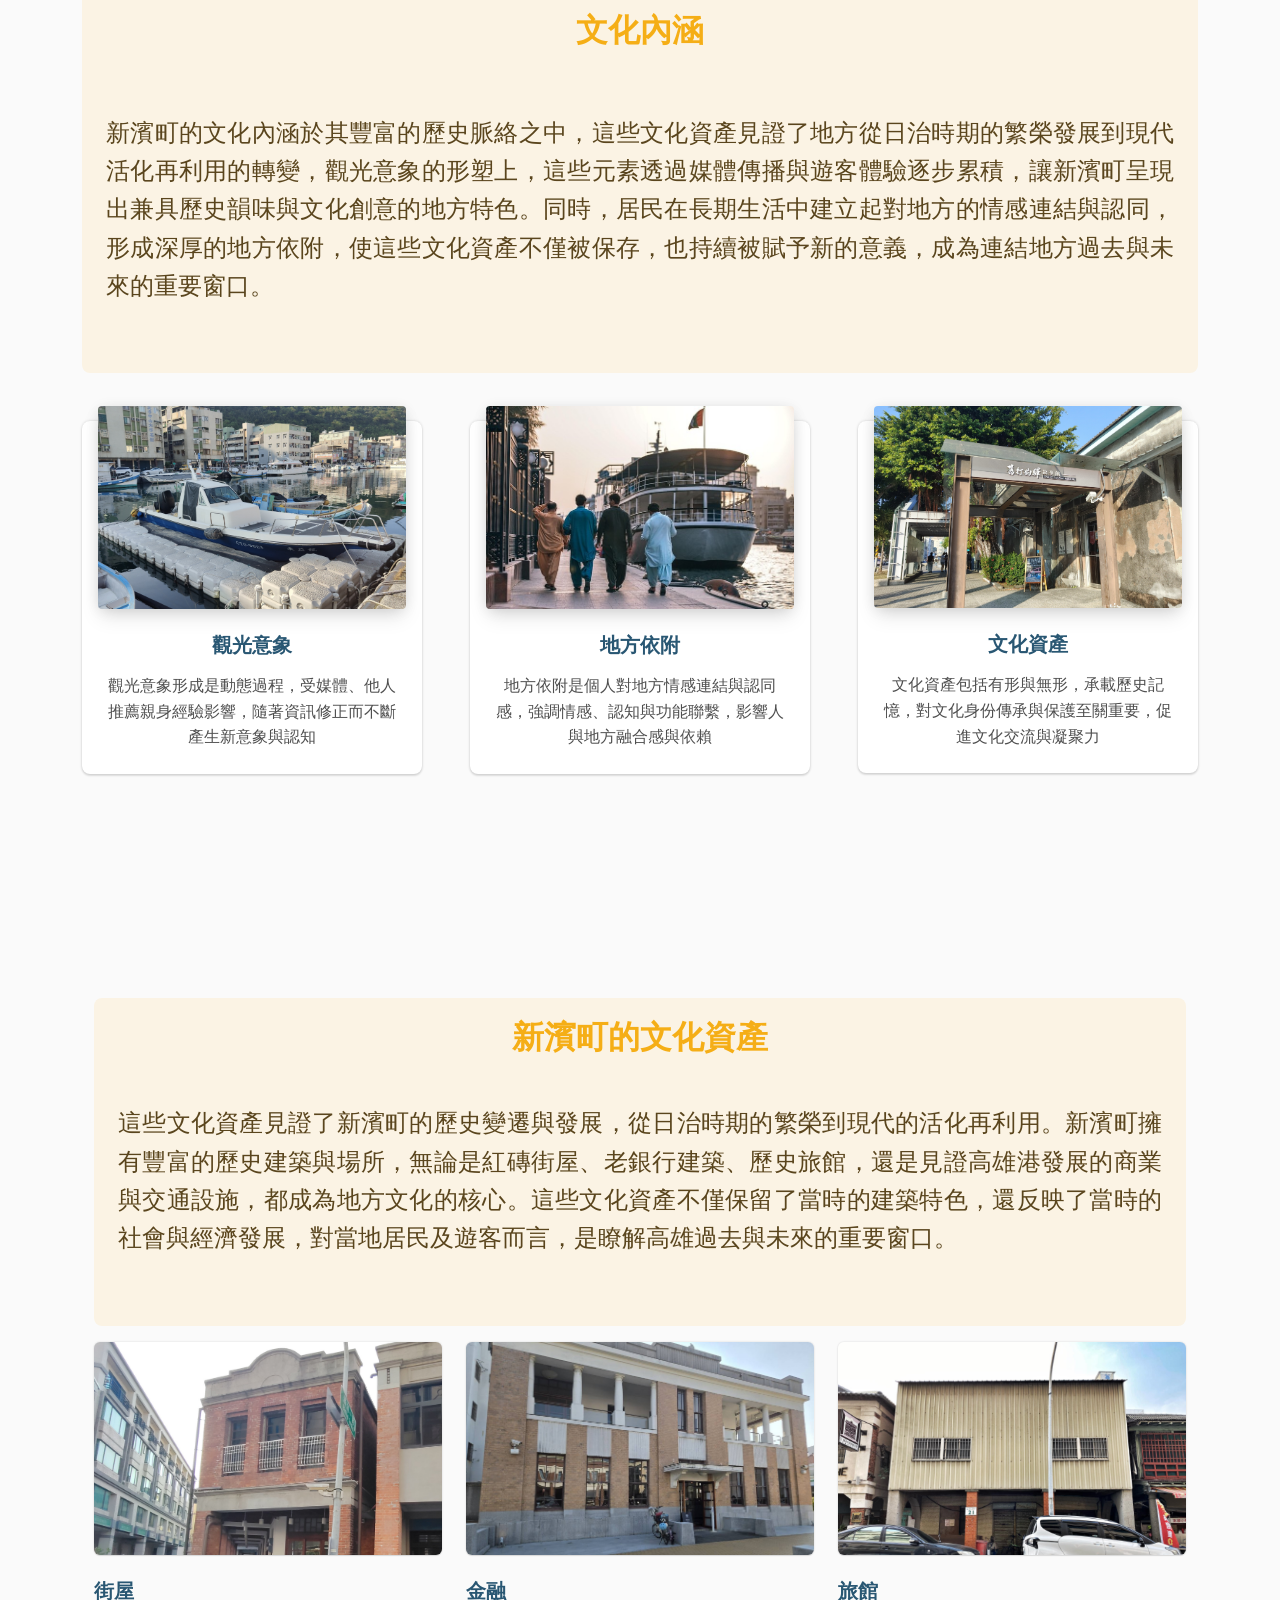
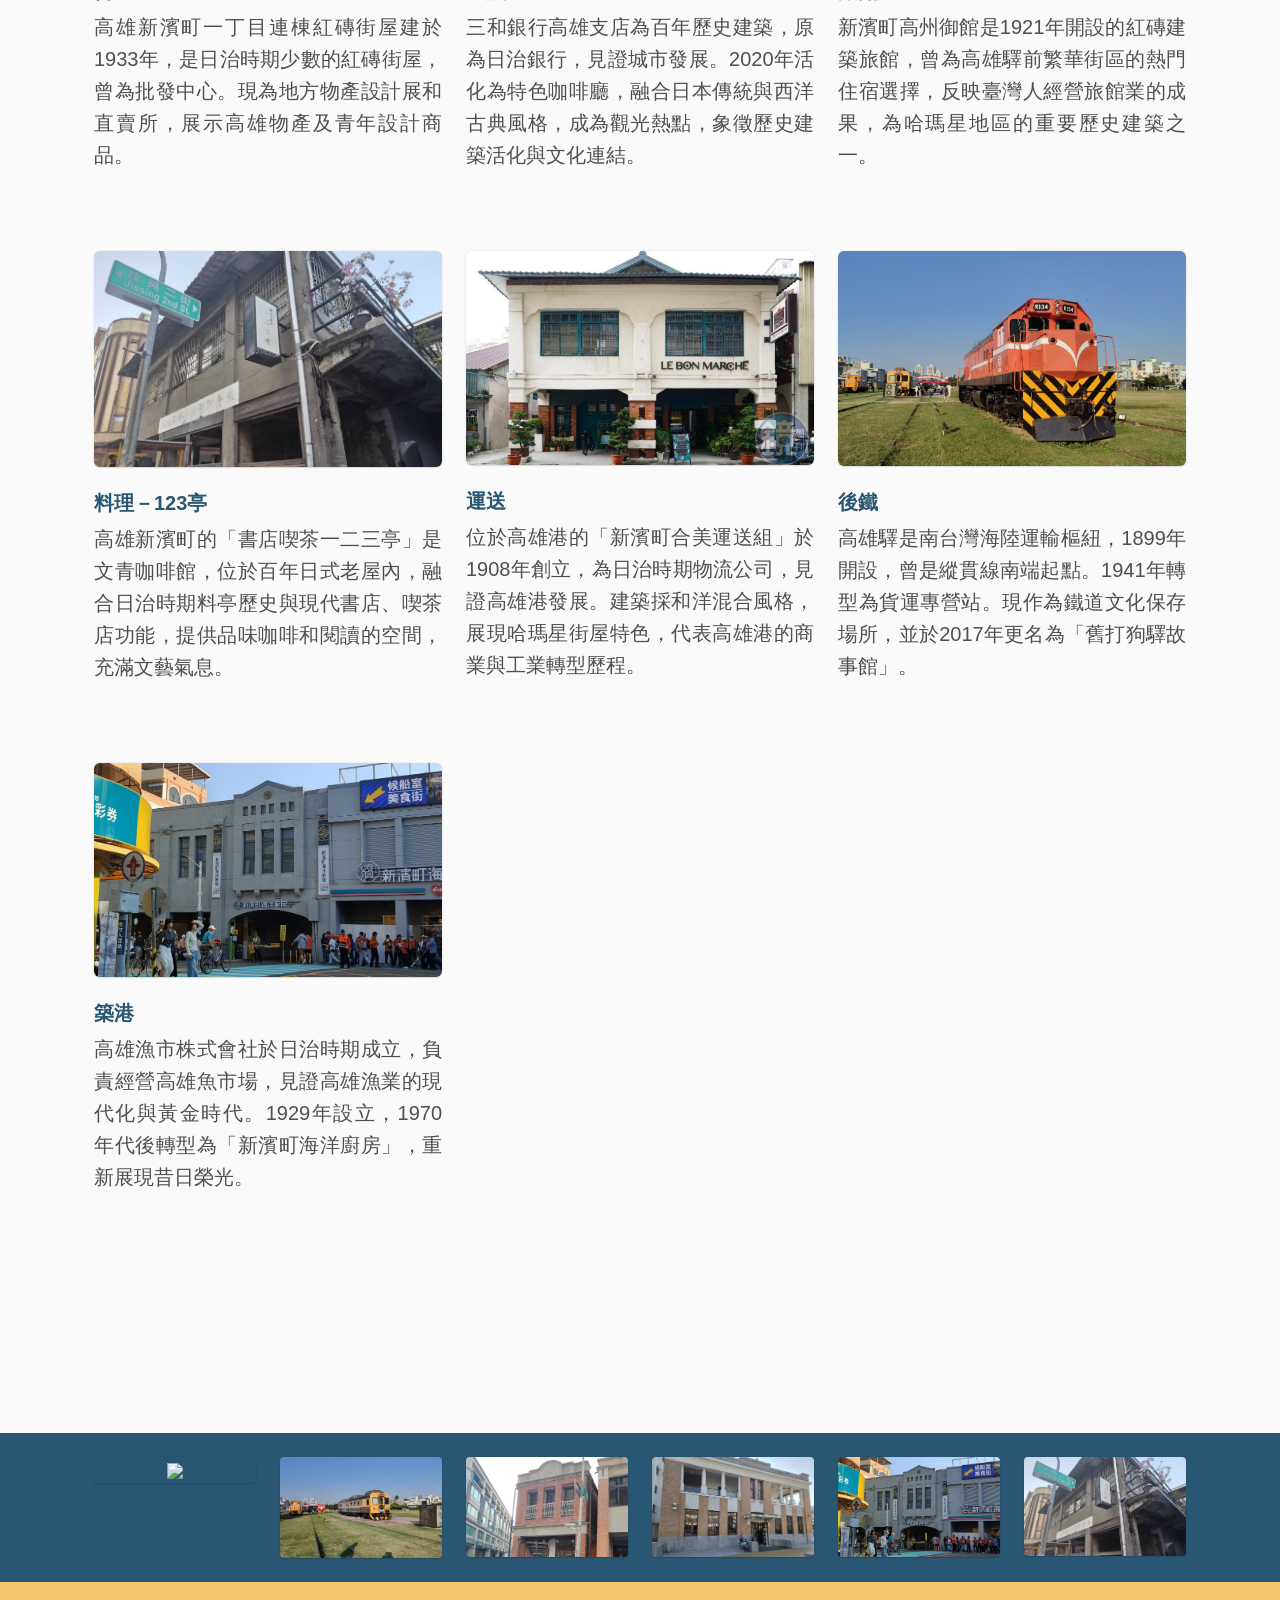
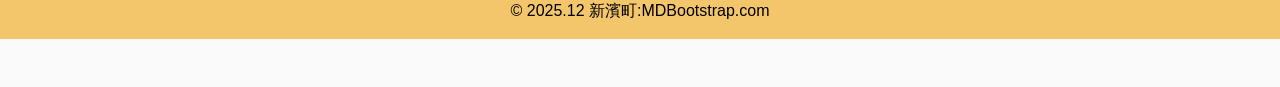
==== commit 6641229c: "update   06011552" ====
--- a/index.html
+++ b/index.html
@@ -102,7 +102,7 @@
       <!-- Navbar -->
       <nav class="navbar navbar-expand-md fixed-top navbar-dark" style="background-color:#295773;" data-mdb-navbar-init>
         <div class="container-fluid">
-          <a class="navbar-brand" href="#!"><i class="fas fa-seedling"></i> 新濱町</a>
+          <a class="navbar-brand" href="#!"><i class="fas fa-seedling" style="color: #F5ae16;"></i> 新濱町</a>
           <button class="navbar-toggler" type="button" data-mdb-collapse-init data-mdb-target="#navbarSupportedContent" aria-controls="navbarSupportedContent" aria-expanded="false" aria-label="Toggle navigation">
             <i class="fas fa-bars"></i>
           </button>
@@ -213,7 +213,7 @@
           <div class="col-lg-6">
             <p class="small text-muted"></p>
             <h2 class="fw-bold mb-4">
-              <a href="#!" class="text-primary">新濱町</a>
+              <a href="#!" class=""style="color: #F5ae16;">新濱町</a>
             </h2>
             <p class="fs-4 mb-5 text-justify">
               新濱町位於高雄市鼓山區，是台灣日治時期高雄的行政區之一，如今為哈瑪星的一部分，是高雄港築港時的海埔新生地，具重要的地理位置。曾是高雄的商業中心，與當時的高雄港緊密相連。擁有鼓山魚市場及高雄市第一個現代化街區，見證了漁業的繁榮與城市變遷。本研究的新濱町是指現在位於鼓山區麗興里、維生里。
@@ -319,7 +319,7 @@
   <section class="mb-10 text-center" id="aaa">
     <div class="container my-5 py-5">
       <div class="alert mb-5" role="alert" data-mdb-color="secondary" data-mdb-alert-init>
-      <h2 class="fw-bold mb-7 text-primary">文化內涵</h2>
+      <h2 class="fw-bold mb-7 " style="color: #F5ae16;">文化內涵</h2>
       <p class="fs-4 mb-5 text-justify">新濱町的文化內涵於其豐富的歷史脈絡之中，這些文化資產見證了地方從日治時期的繁榮發展到現代活化再利用的轉變，觀光意象的形塑上，這些元素透過媒體傳播與遊客體驗逐步累積，讓新濱町呈現出兼具歷史韻味與文化創意的地方特色。同時，居民在長期生活中建立起對地方的情感連結與認同，形成深厚的地方依附，使這些文化資產不僅被保存，也持續被賦予新的意義，成為連結地方過去與未來的重要窗口。</p>
       </div>
       <div class="row gx-lg-5">
@@ -328,7 +328,7 @@
             <div class="bg-image hover-overlay shadow-4-strong rounded mx-3" data-mdb-ripple-color="light" data-mdb-ripple-init style="margin-top: -15px">
               <img src="./img/1000006792.jpg" class="img-fluid"/>
               <a href="1.html">
-                <div class="mask" style="background-color: text-secondary"></div>
+                <div class="mask" style="color: text-secondary"></div>
               </a>
             </div>
             <div class="card-body">
@@ -595,7 +595,7 @@
       <!-- Section: Design Block -->
       <section class="mb-10" id="ccc">
         <div class="alert" role="alert" data-mdb-color="secondary" data-mdb-alert-init>
-        <h2 class="fw-bold mb-5 text-center text-primary">新濱町的文化資產</h2>
+        <h2 class="fw-bold mb-5 text-center "style="color: #F5ae16;">新濱町的文化資產</h2>
         <p class="fs-4 mb-5 text-justify">這些文化資產見證了新濱町的歷史變遷與發展，從日治時期的繁榮到現代的活化再利用。新濱町擁有豐富的歷史建築與場所，無論是紅磚街屋、老銀行建築、歷史旅館，還是見證高雄港發展的商業與交通設施，都成為地方文化的核心。這些文化資產不僅保留了當時的建築特色，還反映了當時的社會與經濟發展，對當地居民及遊客而言，是瞭解高雄過去與未來的重要窗口。
         </p>
         </div>
--- a/css/style.css
+++ b/css/style.css
@@ -33,12 +33,12 @@
   .navbar-scroll {
     background-color: #fff;
   }
-     
+
   .navbar-scroll .navbar-brand,
   .navbar-scroll .nav-link,
   .navbar-scroll .fa-bars {
     color: #4f4f4f !important;
-  }         
+  }
 }
 
 .navbar-brand {
@@ -257,3 +257,62 @@
 
 
 
+
+
+
+  /* 圖片滑鼠懸停震動效果 */
+.shake-hover:hover {
+    animation: shake 0.5s;
+    animation-iteration-count: infinite;
+}
+
+/* 震動動畫 */
+@keyframes shake {
+    0% { transform: translate(1px, 1px) rotate(0deg); }
+    10% { transform: translate(-1px, -2px) rotate(-1deg); }
+    20% { transform: translate(-3px, 0px) rotate(1deg); }
+    30% { transform: translate(3px, 2px) rotate(0deg); }
+    40% { transform: translate(1px, -1px) rotate(1deg); }
+    50% { transform: translate(-1px, 2px) rotate(-1deg); }
+    60% { transform: translate(-3px, 1px) rotate(0deg); }
+    70% { transform: translate(3px, 1px) rotate(-1deg); }
+    80% { transform: translate(-1px, -1px) rotate(1deg); }
+    90% { transform: translate(1px, 2px) rotate(0deg); }
+    100% { transform: translate(1px, -2px) rotate(-1deg); }
+}
+
+
+
+
+
+
+
+
+
+
+
+
+
+
+
+
+
+
+
+
+
+
+
+
+
+
+
+
+
+
+
+
+
+
+
+
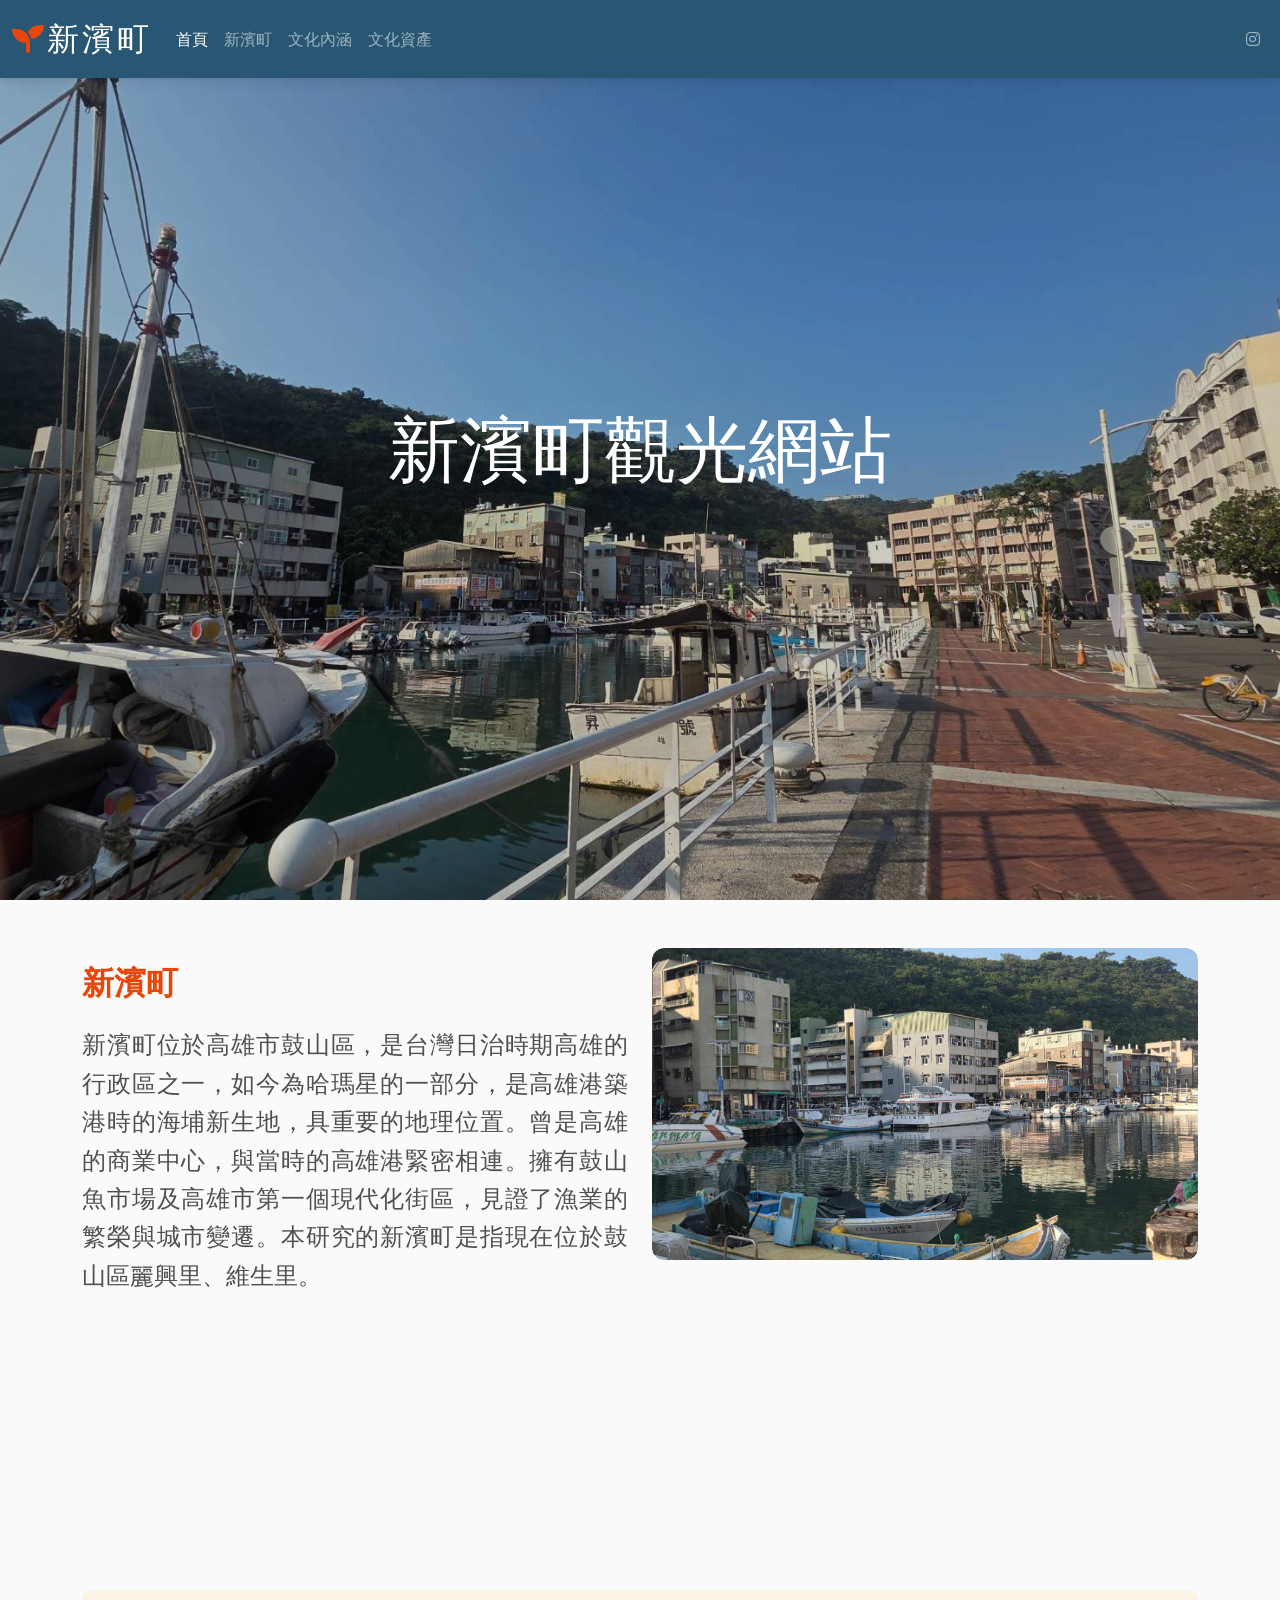
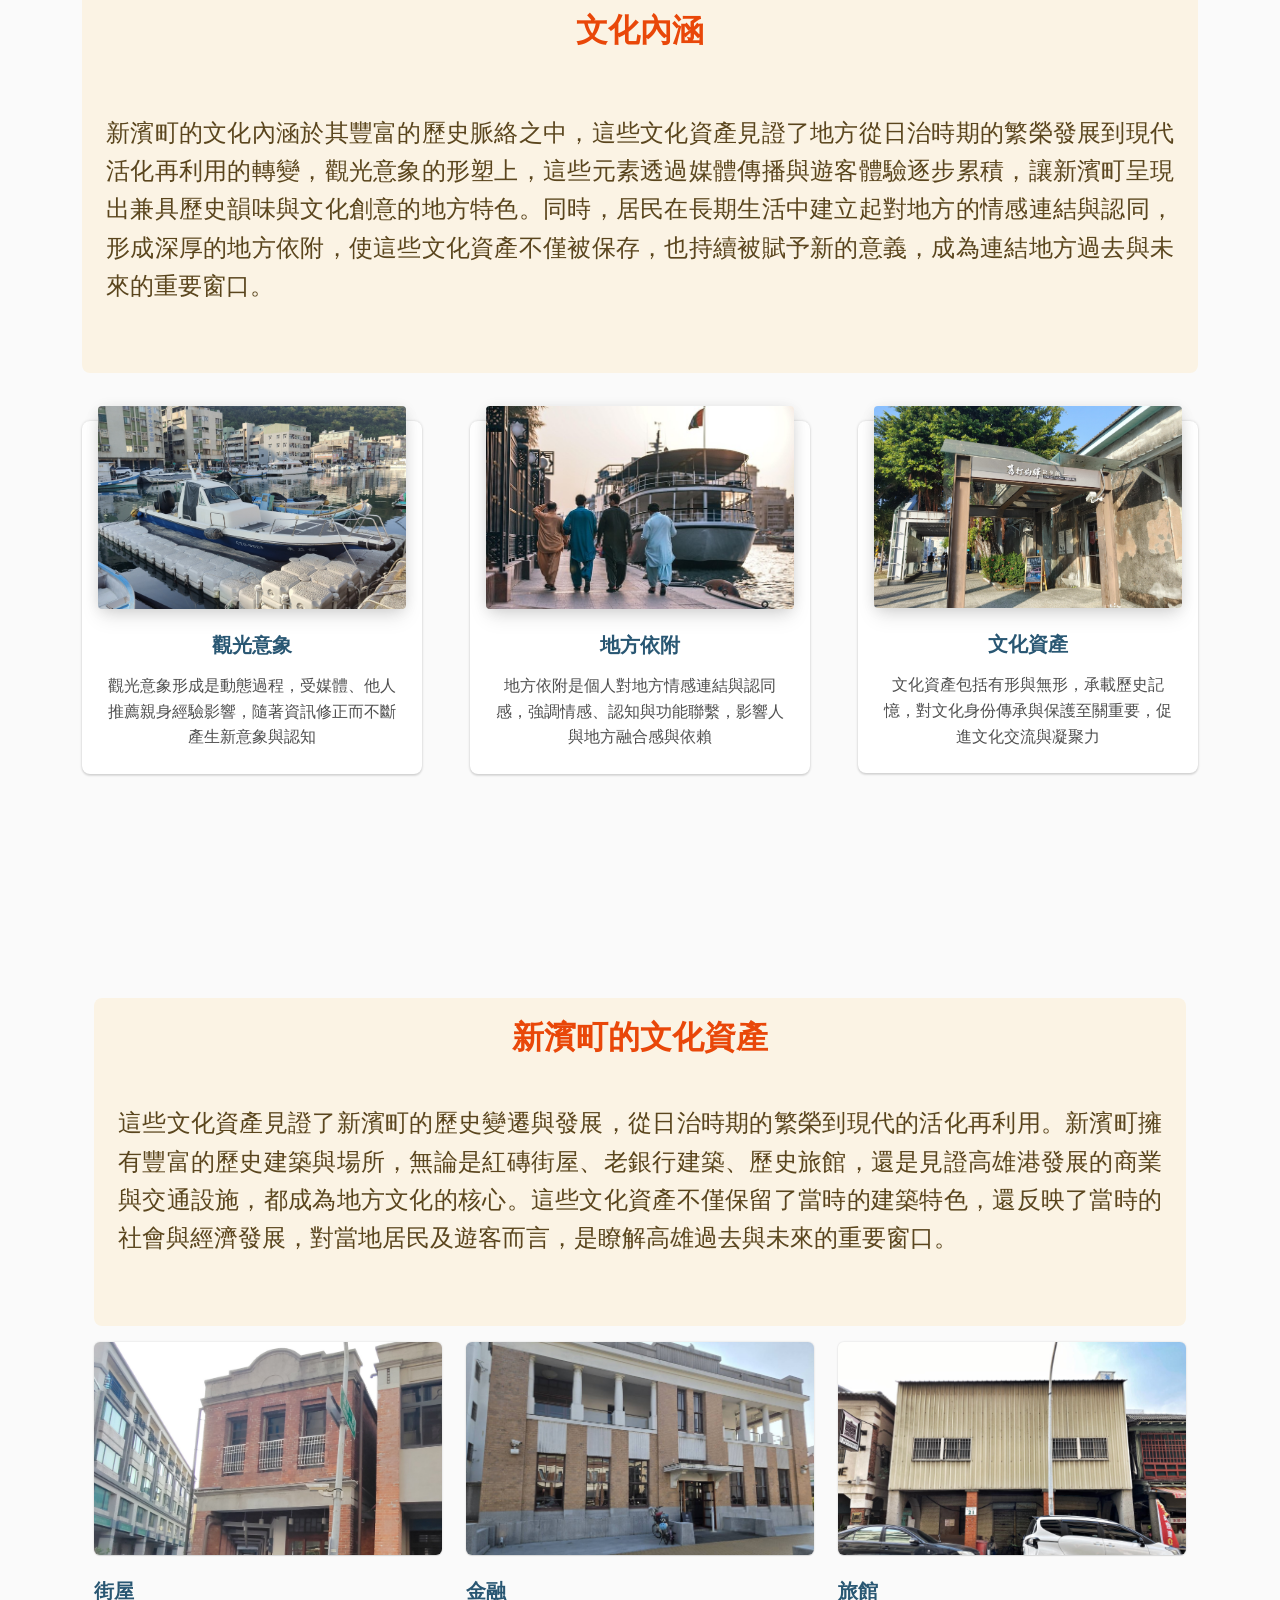
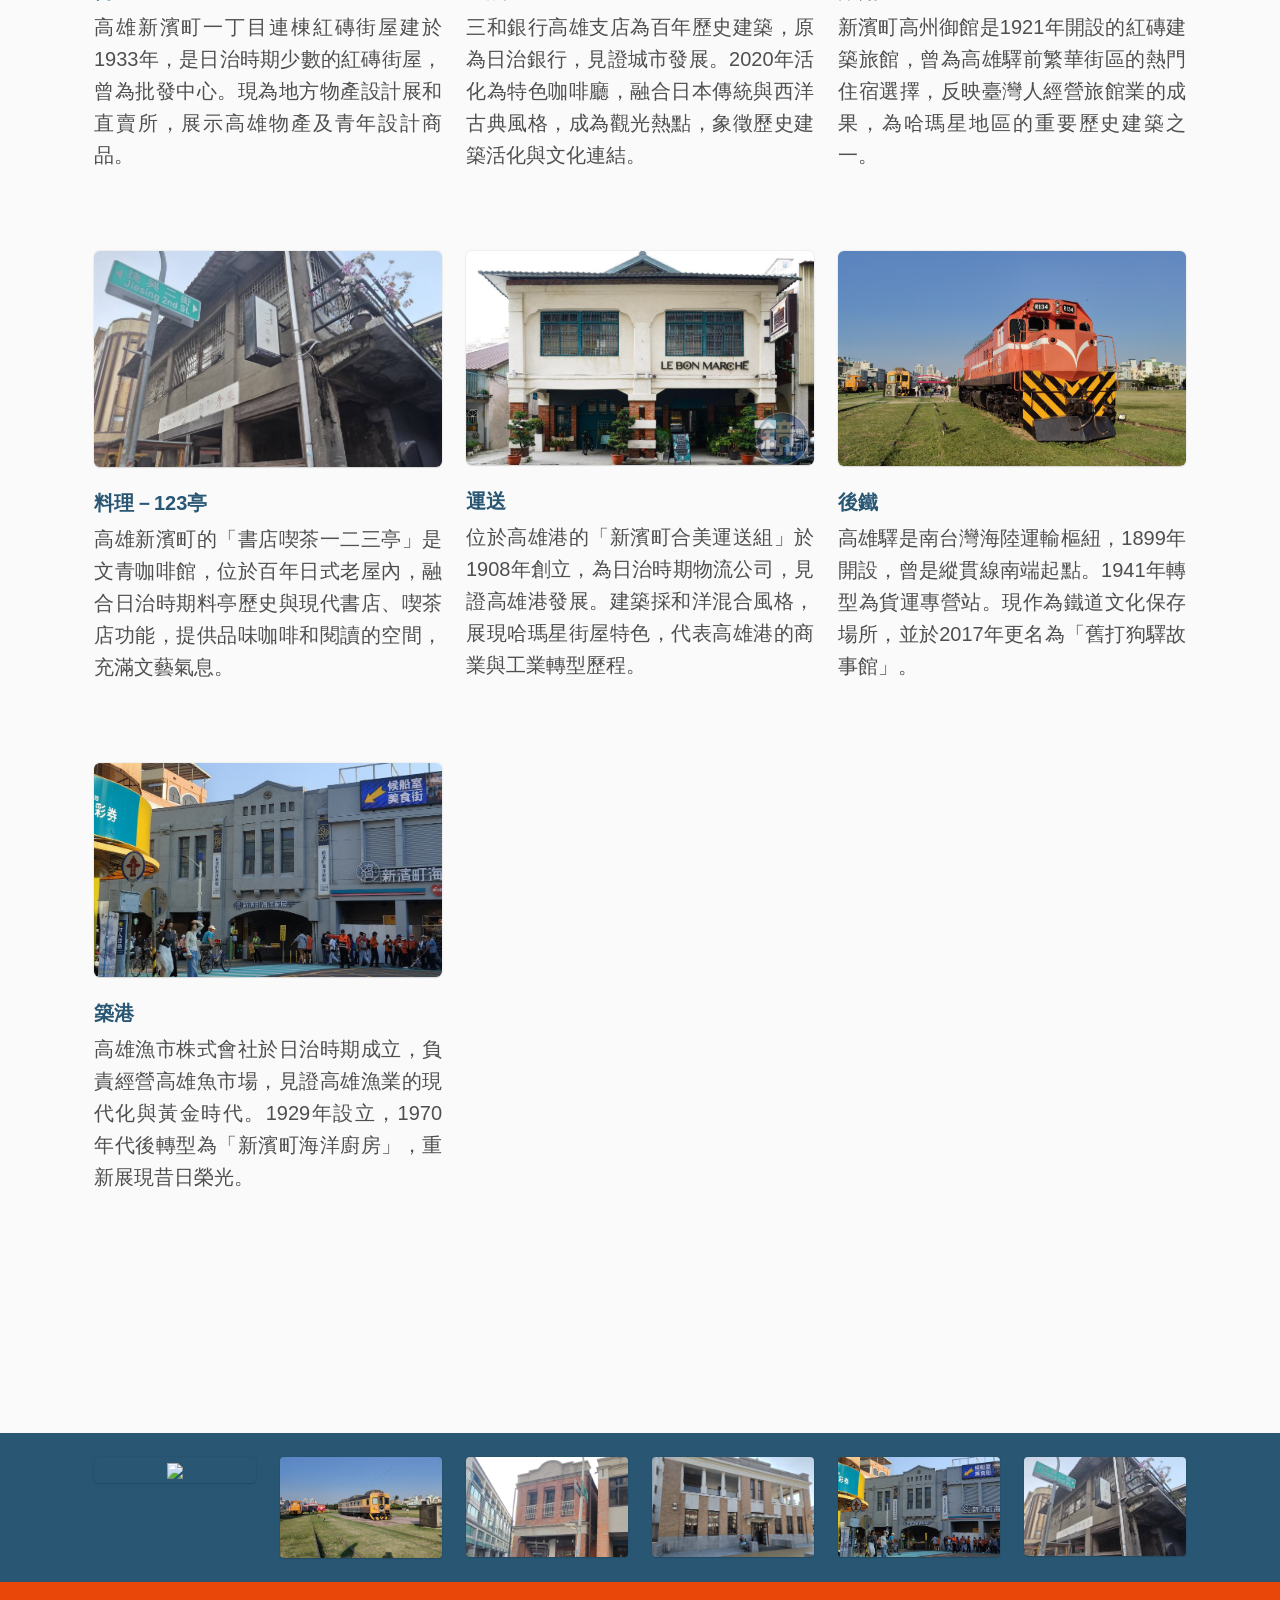
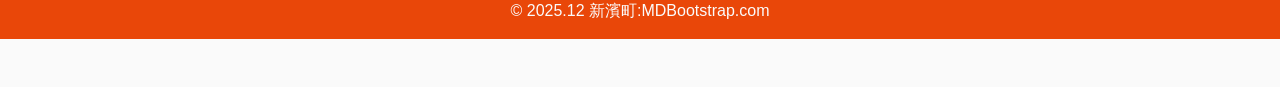
==== commit bf4a3538: "up  21542" ====
--- a/index.html
+++ b/index.html
@@ -102,7 +102,7 @@
       <!-- Navbar -->
       <nav class="navbar navbar-expand-md fixed-top navbar-dark" style="background-color:#295773;" data-mdb-navbar-init>
         <div class="container-fluid">
-          <a class="navbar-brand" href="#!"><i class="fas fa-seedling" style="color: #F5ae16;"></i> 新濱町</a>
+          <a class="navbar-brand" href="#!"><i class="fas fa-seedling" style="color: #e94709;"></i> 新濱町</a>
           <button class="navbar-toggler" type="button" data-mdb-collapse-init data-mdb-target="#navbarSupportedContent" aria-controls="navbarSupportedContent" aria-expanded="false" aria-label="Toggle navigation">
             <i class="fas fa-bars"></i>
           </button>
@@ -213,7 +213,7 @@
           <div class="col-lg-6">
             <p class="small text-muted"></p>
             <h2 class="fw-bold mb-4">
-              <a href="#!" class=""style="color: #F5ae16;">新濱町</a>
+              <a href="#!" class=" " style="color: #e94709;">新濱町</a>
             </h2>
             <p class="fs-4 mb-5 text-justify">
               新濱町位於高雄市鼓山區，是台灣日治時期高雄的行政區之一，如今為哈瑪星的一部分，是高雄港築港時的海埔新生地，具重要的地理位置。曾是高雄的商業中心，與當時的高雄港緊密相連。擁有鼓山魚市場及高雄市第一個現代化街區，見證了漁業的繁榮與城市變遷。本研究的新濱町是指現在位於鼓山區麗興里、維生里。
@@ -319,7 +319,7 @@
   <section class="mb-10 text-center" id="aaa">
     <div class="container my-5 py-5">
       <div class="alert mb-5" role="alert" data-mdb-color="secondary" data-mdb-alert-init>
-      <h2 class="fw-bold mb-7 " style="color: #F5ae16;">文化內涵</h2>
+      <h2 class="fw-bold mb-7 " style="color: #e94709;">文化內涵</h2>
       <p class="fs-4 mb-5 text-justify">新濱町的文化內涵於其豐富的歷史脈絡之中，這些文化資產見證了地方從日治時期的繁榮發展到現代活化再利用的轉變，觀光意象的形塑上，這些元素透過媒體傳播與遊客體驗逐步累積，讓新濱町呈現出兼具歷史韻味與文化創意的地方特色。同時，居民在長期生活中建立起對地方的情感連結與認同，形成深厚的地方依附，使這些文化資產不僅被保存，也持續被賦予新的意義，成為連結地方過去與未來的重要窗口。</p>
       </div>
       <div class="row gx-lg-5">
@@ -595,7 +595,7 @@
       <!-- Section: Design Block -->
       <section class="mb-10" id="ccc">
         <div class="alert" role="alert" data-mdb-color="secondary" data-mdb-alert-init>
-        <h2 class="fw-bold mb-5 text-center "style="color: #F5ae16;">新濱町的文化資產</h2>
+        <h2 class="fw-bold mb-5 text-center " style="color: #e94709;">新濱町的文化資產</h2>
         <p class="fs-4 mb-5 text-justify">這些文化資產見證了新濱町的歷史變遷與發展，從日治時期的繁榮到現代的活化再利用。新濱町擁有豐富的歷史建築與場所，無論是紅磚街屋、老銀行建築、歷史旅館，還是見證高雄港發展的商業與交通設施，都成為地方文化的核心。這些文化資產不僅保留了當時的建築特色，還反映了當時的社會與經濟發展，對當地居民及遊客而言，是瞭解高雄過去與未來的重要窗口。
         </p>
         </div>
@@ -916,9 +916,9 @@
         <!-- Grid container -->
 
         <!-- Copyright -->
-        <div class="text-center p-3" style="background-color: #F3C66B;">
-
-          <a class="text-black" href="https://mdbootstrap.com/">© 2025.12 新濱町:MDBootstrap.com</a>
+        <div class="text-center p-3" style="background-color: #e94709;">
+
+          <a class="text-light" href="https://mdbootstrap.com/">© 2025.12 新濱町:MDBootstrap.com</a>
         </div>
         <!-- Copyright -->
       </footer>
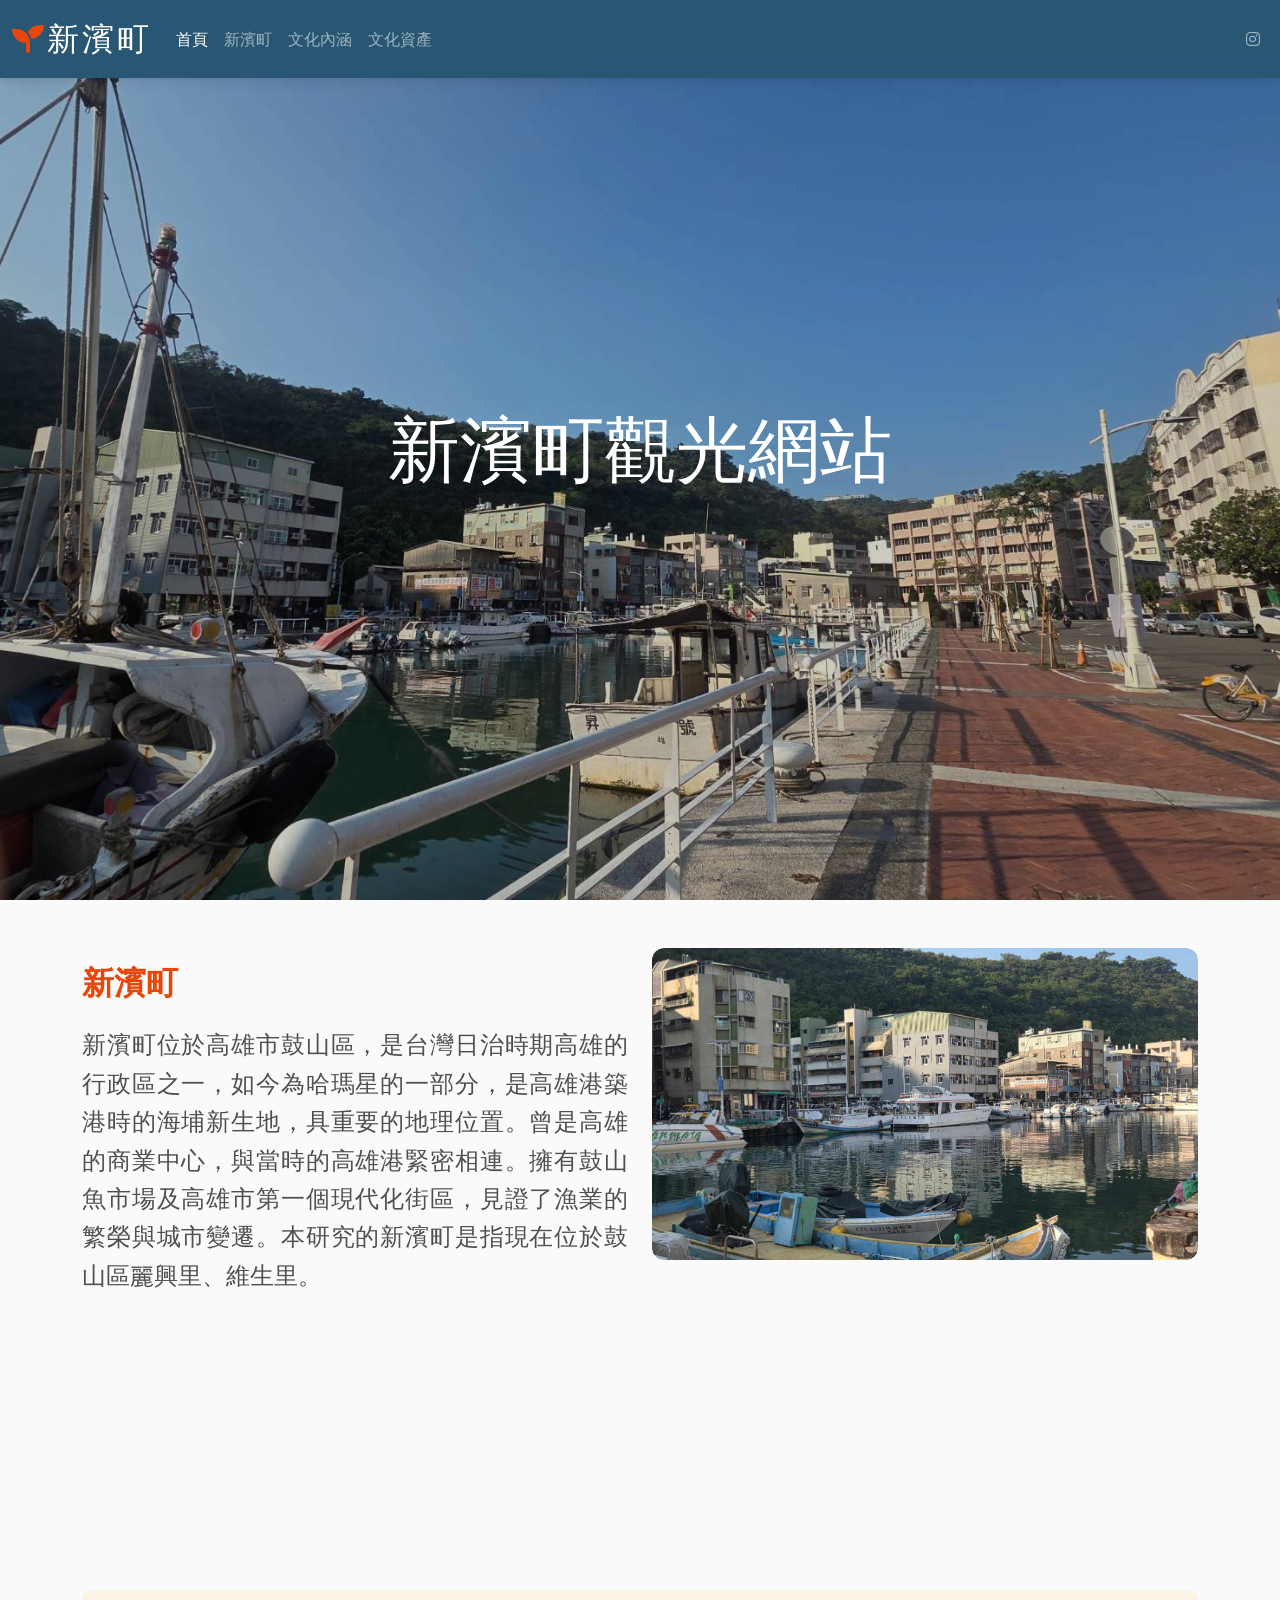
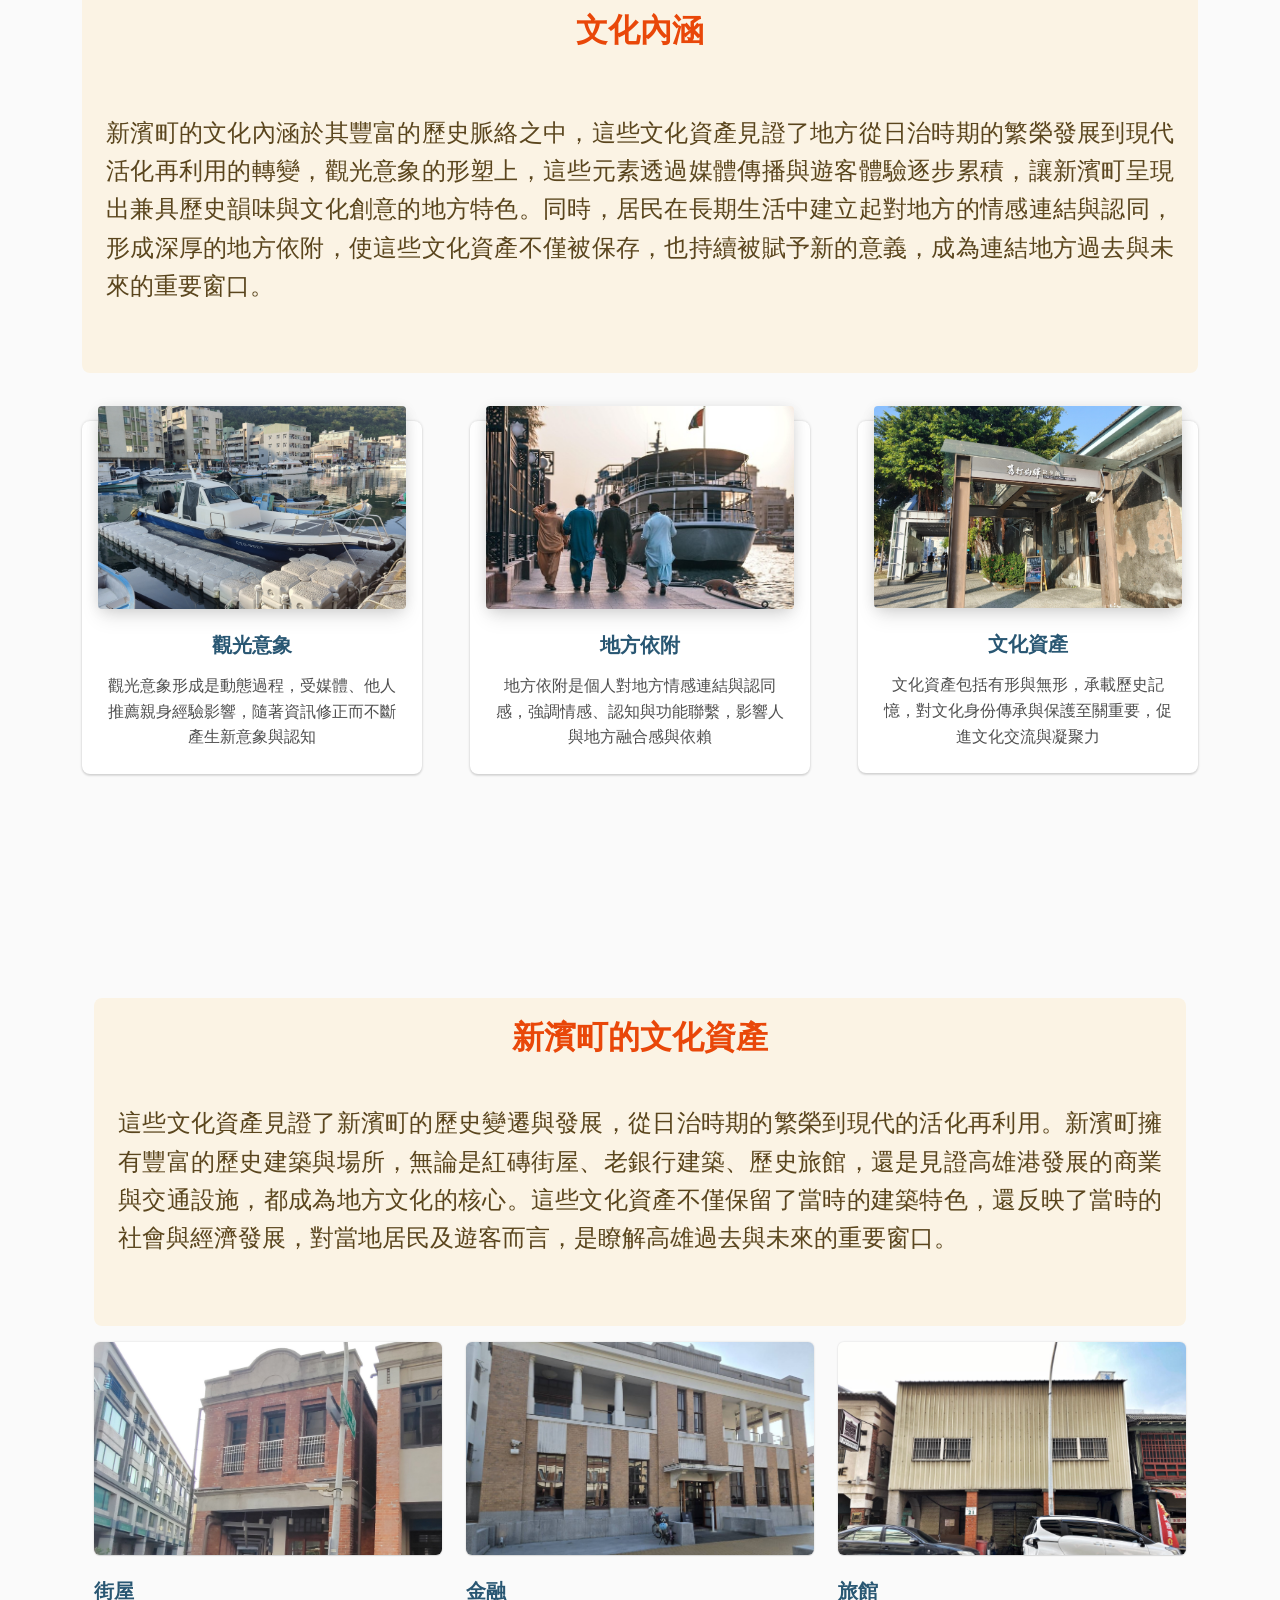
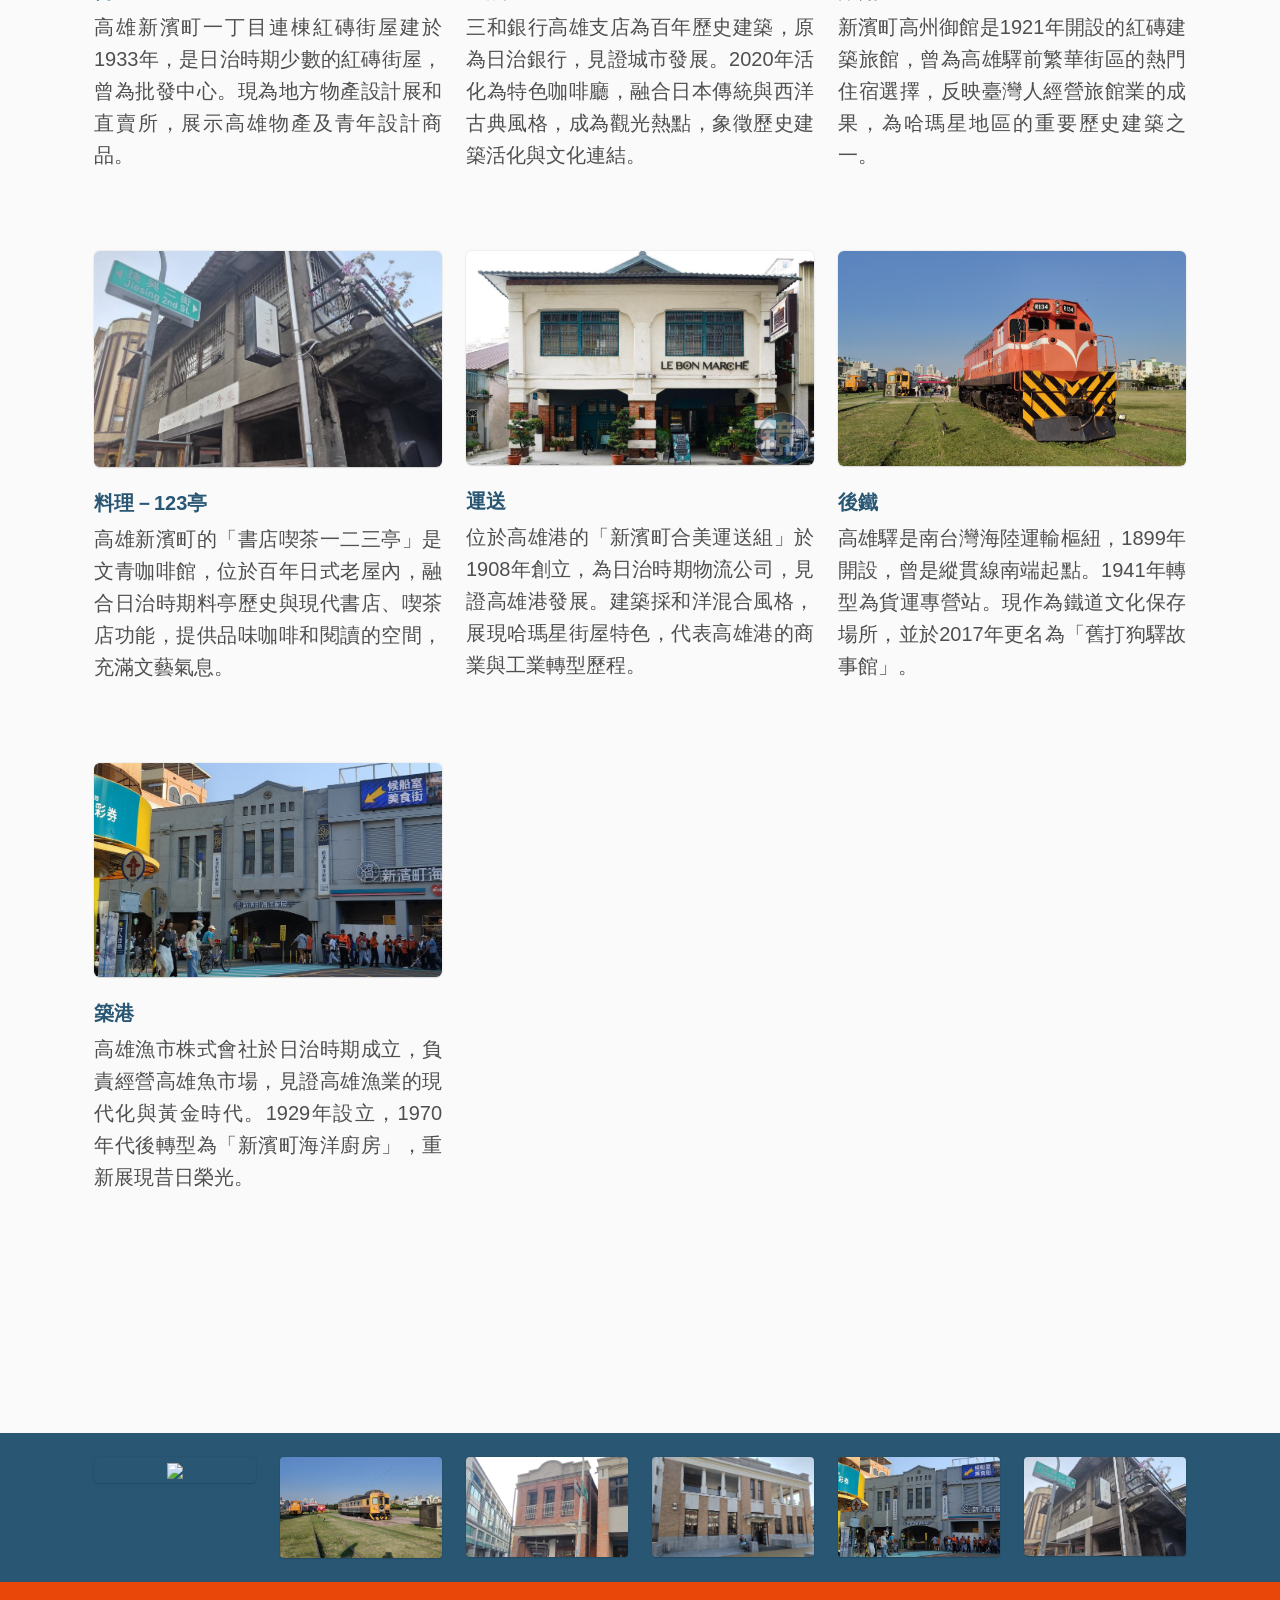
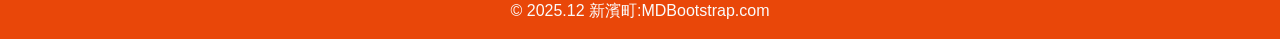
==== commit ee7367fb: "update  06121212" ====
--- a/index.html
+++ b/index.html
@@ -1,946 +1,959 @@
-<!DOCTYPE html>
-<html lang="en">
-  <head>
-    <meta charset="UTF-8" />
-    <meta name="viewport" content="width=device-width, initial-scale=1, shrink-to-fit=no" />
-    <meta http-equiv="x-ua-compatible" content="ie=edge" />
-    <title>Material Design for Bootstrap</title>
-    <!-- MDB icon -->
-    <link rel="icon" href="img/mdb-favicon.ico" type="image/x-icon" />
-    <!-- Font Awesome -->
-    <link rel="stylesheet" href="https://cdnjs.cloudflare.com/ajax/libs/font-awesome/6.0.0/css/all.min.css"
-    />
-    <!-- Google Fonts Roboto -->
-    <link rel="stylesheet" href="https://fonts.googleapis.com/css2?family=Roboto:wght@300;400;500;700&display=swap"/>
-    <!-- MDB ESSENTIAL -->
-    <link rel="stylesheet" href="css/mdb.min.css" />
-    <!-- MDB PLUGINS -->
-    <link rel="stylesheet" href="src/mdb/scss/mdb.pro.css" />
-    <link rel="stylesheet" href="./css/mdb.pro.css" />
-    <!-- Custom styles -->
-
-    <!--自訂義 -->
-    <link rel="stylesheet" href="./css/style.css" />
-
-    <style>
-      @import url('https://fonts.googleapis.com/css2?family=Agu+Display&family=Noto+Sans+TC:wght@100..900&family=Noto+Serif+TC:wght@450&display=swap');
-      @import url('https://fonts.googleapis.com/css2?family=Agu+Display&family=Noto+Sans+TC:wght@100..900&family=Noto+Serif+TC:wght@300&display=swap');
-      @import url('https://fonts.googleapis.com/css2?family=Chiron+GoRound+TC:wght@200..900&display=swap');
-
-
-
-
-
-      body{
-          font-family: "Microsoft JhengHei", "Arial", "sans-serif";
-      }
-
-
-
-
-      h1, h2, h3, h4, h5, h6, p, a {
-          font-family: "Microsoft JhengHei", "Arial", "sans-serif";
-      }
-
-
-
-
-      /* navbar */
-      .navbar.navbar-scrolled .nav-link,
-      .navbar.navbar-scrolled .navbar-brand {
-        color: #fff !important;
-      }
-
-      .navbar.navbar-scrolled .nav-link:hover {
-        color: #ddd !important;
-      }
-
-      .navbar.navbar-scrolled {
-        background-color: rgba(41, 87, 115, 0.8) !important;
-      }
-      /* navbar */
-
-
-
-
-
-    </style>
-
-
-  </head>
-
-
-
-
-
-
-  <body>
-
-
-
-
-
-
-
-
-
-
-
-
-
-
-
-
-
-
-
-
-
-<!-- Navbar -->
-
-    <header>
-      <!-- Navbar -->
-      <nav class="navbar navbar-expand-md fixed-top navbar-dark" style="background-color:#295773;" data-mdb-navbar-init>
-        <div class="container-fluid">
-          <a class="navbar-brand" href="#!"><i class="fas fa-seedling" style="color: #e94709;"></i> 新濱町</a>
-          <button class="navbar-toggler" type="button" data-mdb-collapse-init data-mdb-target="#navbarSupportedContent" aria-controls="navbarSupportedContent" aria-expanded="false" aria-label="Toggle navigation">
-            <i class="fas fa-bars"></i>
-          </button>
-          <div class="collapse navbar-collapse" id="navbarSupportedContent">
-            <ul class="navbar-nav me-auto">
-              <li class="nav-item">
-                <a class="nav-link active" aria-current="page" href="#ddd">首頁</a>
-              </li>
-              <li class="nav-item">
-                <a class="nav-link" href="#bbb">新濱町</a>
-              </li>
-              <li class="nav-item">
-                <a class="nav-link" href="#aaa">文化內涵</a>
-              </li>
-              <li class="nav-item">
-                <a class="nav-link" href="#ccc">文化資產</a>
-              </li>
-
-            </ul>
-            <ul class="navbar-nav d-flex flex-row">
-
-              <li class="nav-item me-3 me-lg-0 	d-none d-md-block">
-                <a class="nav-link" href="#!">
-                  <i class="fab fa-instagram"></i>
-                </a>
-              </li>
-            </ul>
-          </div>
-        </div>
-      </nav>
-      <!-- Navbar -->
-
-      <!--Section: Design Block-->
-      <section id="ddd">
-        <div id="intro" class="bg-image" style="background-image: url('./img/1000006884.jpg'); height: 100vh;">
-          <div class="mask" style="background-color: rgba(0, 0, 0, 0.2);">
-            <div class="container d-flex justify-content-center align-items-center h-100">
-              <div class="row align-items-center">
-                <div class="col-12">
-                  <h1 class="mb-0 text-white display-2">新濱町觀光網站</h1>
+  <!DOCTYPE html>
+  <html lang="en">
+    <head>
+      <meta charset="UTF-8" />
+      <meta name="viewport" content="width=device-width, initial-scale=1, shrink-to-fit=no" />
+      <meta http-equiv="x-ua-compatible" content="ie=edge" />
+      <title>觀光意象與地方依附對新濱町觀光網站設計之影響</title>
+      <!-- MDB icon -->
+      <link rel="icon" href="img/mdb-favicon.ico" type="image/x-icon" />
+      <!-- Font Awesome -->
+      <link rel="stylesheet" href="https://cdnjs.cloudflare.com/ajax/libs/font-awesome/6.0.0/css/all.min.css"
+      />
+      <!-- Google Fonts Roboto -->
+      <link rel="stylesheet" href="https://fonts.googleapis.com/css2?family=Roboto:wght@300;400;500;700&display=swap"/>
+      <!-- MDB ESSENTIAL -->
+      <link rel="stylesheet" href="css/mdb.min.css" />
+      <!-- MDB PLUGINS -->
+      <link rel="stylesheet" href="src/mdb/scss/mdb.pro.css" />
+      <link rel="stylesheet" href="./css/mdb.pro.css" />
+      <!-- Custom styles -->
+
+      <!--自訂義 -->
+      <link rel="stylesheet" href="./css/style.css" />
+
+      <style>
+        @import url('https://fonts.googleapis.com/css2?family=Agu+Display&family=Noto+Sans+TC:wght@100..900&family=Noto+Serif+TC:wght@450&display=swap');
+        @import url('https://fonts.googleapis.com/css2?family=Agu+Display&family=Noto+Sans+TC:wght@100..900&family=Noto+Serif+TC:wght@300&display=swap');
+        @import url('https://fonts.googleapis.com/css2?family=Chiron+GoRound+TC:wght@200..900&display=swap');
+
+
+
+
+
+        body{
+            font-family: "Microsoft JhengHei", "Arial", "sans-serif";
+        }
+
+
+
+
+        h1, h2, h3, h4, h5, h6, p, a {
+            font-family: "Microsoft JhengHei", "Arial", "sans-serif";
+        }
+
+
+
+
+        /* navbar */
+        .navbar.navbar-scrolled .nav-link,
+        .navbar.navbar-scrolled .navbar-brand {
+          color: #fff !important;
+        }
+
+        .navbar.navbar-scrolled .nav-link:hover {
+          color: #ddd !important;
+        }
+
+        .navbar.navbar-scrolled {
+          background-color: rgba(41, 87, 115, 0.8) !important;
+        }
+        /* navbar */
+
+
+
+
+
+      </style>
+
+
+    </head>
+
+
+
+
+
+
+
+
+
+
+
+
+
+    <body>
+
+    <!-- Navbar -->
+
+        <header>
+          <!-- Navbar -->
+          <nav class="navbar navbar-expand-md fixed-top navbar-dark" style="background-color:#295773;" data-mdb-navbar-init>
+            <div class="container-fluid">
+              <a class="navbar-brand" href="#!"><i class="fas fa-seedling" style="color: #e94709;"></i> 新濱町</a>
+              <button class="navbar-toggler" type="button" data-mdb-collapse-init data-mdb-target="#navbarSupportedContent" aria-controls="navbarSupportedContent" aria-expanded="false" aria-label="Toggle navigation">
+                <i class="fas fa-bars"></i>
+              </button>
+              <div class="collapse navbar-collapse" id="navbarSupportedContent">
+                <ul class="navbar-nav me-auto">
+                  <li class="nav-item">
+                    <a class="nav-link active" aria-current="page" href="#ddd">首頁</a>
+                  </li>
+                  <li class="nav-item">
+                    <a class="nav-link" href="#bbb">新濱町</a>
+                  </li>
+                  <li class="nav-item">
+                    <a class="nav-link" href="#aaa">文化內涵</a>
+                  </li>
+                  <li class="nav-item">
+                    <a class="nav-link" href="#ccc">文化資產</a>
+                  </li>
+
+                </ul>
+                <ul class="navbar-nav d-flex flex-row">
+
+                  <li class="nav-item me-3 me-lg-0 	d-none d-md-block">
+                    <a class="nav-link" href="#!">
+                      <i class="fab fa-instagram"></i>
+                    </a>
+                  </li>
+                </ul>
+              </div>
+            </div>
+          </nav>
+          <!-- Navbar -->
+
+          <!--Section: Design Block-->
+          <section id="ddd">
+            <div id="intro" class="bg-image" style="background-image: url('./img/1000006884.jpg'); height: 100vh;">
+              <div class="mask" style="background-color: rgba(0, 0, 0, 0.2);">
+                <div class="container d-flex justify-content-center align-items-center h-100">
+                  <div class="row align-items-center">
+                    <div class="col-12">
+                      <h1 class="mb-0 text-white display-2">新濱町觀光網站</h1>
+                    </div>
+                  </div>
                 </div>
+              </div>
+            </div>
+          </section>
+          <!--Section: Design Block-->
+        </header>
+
+    <!------------------------------------ Navbar -->
+
+
+
+
+
+
+
+
+
+
+
+
+
+
+
+
+
+
+
+
+
+
+
+
+
+
+
+
+
+
+
+
+
+
+
+
+
+
+
+
+
+
+
+
+
+    <!--Design Block-->
+
+
+
+
+
+
+
+        <!--Section: Design Block-->
+        <section class="mb-200" id="bbb">
+          <div class="container my-5">
+            <div class="row">
+              <div class="col-lg-6">
+                <p class="small text-muted"></p>
+                <h2 class="fw-bold mb-4">
+                  <a href="#!" class=" " style="color: #e94709;">新濱町</a>
+                </h2>
+                <p class="fs-4 mb-5 text-justify">
+                  新濱町位於高雄市鼓山區，是台灣日治時期高雄的行政區之一，如今為哈瑪星的一部分，是高雄港築港時的海埔新生地，具重要的地理位置。曾是高雄的商業中心，與當時的高雄港緊密相連。擁有鼓山魚市場及高雄市第一個現代化街區，見證了漁業的繁榮與城市變遷。本研究的新濱町是指現在位於鼓山區麗興里、維生里。
+                </p>
+                <p class="small text-muted">
+                  <a href="#!" class="text-reset"></a>
+                  <a href="#!" class="text-reset"></a>
+                </p>
+              </div>
+              <div class="col-lg-6">
+                <figure class="figure d-block mb-0">
+                  <div class="bg-image hover-overlay hover-zoom rounded-6 mb-2">
+                    <img
+                      class="w-100 rounded-6"
+                      src="./img/1000006882.jpg"
+                      style="object-fit: cover; height: 312px"
+                      alt="Article image"
+                    />
+                    <a href="#!">
+                      <div class="mask"></div>
+                    </a>
+                  </div>
+                  <figcaption class="figure-caption">
+
+                  </figcaption>
+                </figure>
               </div>
             </div>
           </div>
-        </div>
-      </section>
-      <!--Section: Design Block-->
-    </header>
-
-<!------------------------------------ Navbar -->
-
-
-
-
-
-
-
-
-
-
-
-
-
-
-
-
-
-
-
-
-
-
-
-
-
-
-
-
-
-
-
-
-
-
-
-
-
-
-
-
-
-
-
-
-
-<!--Design Block-->
-
-
-
-
-
-
-
-    <!--Section: Design Block-->
-    <section class="mb-200" id="bbb">
-      <div class="container my-5">
-        <div class="row">
-          <div class="col-lg-6">
-            <p class="small text-muted"></p>
-            <h2 class="fw-bold mb-4">
-              <a href="#!" class=" " style="color: #e94709;">新濱町</a>
-            </h2>
-            <p class="fs-4 mb-5 text-justify">
-              新濱町位於高雄市鼓山區，是台灣日治時期高雄的行政區之一，如今為哈瑪星的一部分，是高雄港築港時的海埔新生地，具重要的地理位置。曾是高雄的商業中心，與當時的高雄港緊密相連。擁有鼓山魚市場及高雄市第一個現代化街區，見證了漁業的繁榮與城市變遷。本研究的新濱町是指現在位於鼓山區麗興里、維生里。
-            </p>
-            <p class="small text-muted">
-              <a href="#!" class="text-reset"></a>
-              <a href="#!" class="text-reset"></a>
-            </p>
+        </section>
+        <!--Section: Design Block-->
+
+
+
+
+
+
+
+    <!-------------------------------Design Block-->
+
+
+
+
+
+
+
+
+
+
+
+
+
+
+
+
+
+
+
+
+
+
+
+
+
+
+
+
+
+
+
+
+
+
+
+
+
+
+
+
+
+
+
+
+
+
+
+
+
+
+
+
+
+
+    <!-- card -->
+
+
+
+
+
+
+
+      <!-- Section: Design Block -->
+      <section class="mb-10 text-center" id="aaa">
+        <div class="container my-5 py-5">
+          <div class="alert mb-5" role="alert" data-mdb-color="secondary" data-mdb-alert-init>
+          <h2 class="fw-bold mb-7 " style="color: #e94709;">文化內涵</h2>
+          <p class="fs-4 mb-5 text-justify">新濱町的文化內涵於其豐富的歷史脈絡之中，這些文化資產見證了地方從日治時期的繁榮發展到現代活化再利用的轉變，觀光意象的形塑上，這些元素透過媒體傳播與遊客體驗逐步累積，讓新濱町呈現出兼具歷史韻味與文化創意的地方特色。同時，居民在長期生活中建立起對地方的情感連結與認同，形成深厚的地方依附，使這些文化資產不僅被保存，也持續被賦予新的意義，成為連結地方過去與未來的重要窗口。</p>
           </div>
-          <div class="col-lg-6">
-            <figure class="figure d-block mb-0">
-              <div class="bg-image hover-overlay hover-zoom rounded-6 mb-2">
-                <img
-                  class="w-100 rounded-6"
-                  src="./img/1000006882.jpg"
-                  style="object-fit: cover; height: 312px"
-                  alt="Article image"
-                />
-                <a href="#!">
-                  <div class="mask"></div>
-                </a>
-              </div>
-              <figcaption class="figure-caption">
-
-              </figcaption>
-            </figure>
-          </div>
-        </div>
-      </div>
-    </section>
-    <!--Section: Design Block-->
-
-
-
-
-
-
-
-<!-------------------------------Design Block-->
-
-
-
-
-
-
-
-
-
-
-
-
-
-
-
-
-
-
-
-
-
-
-
-
-
-
-
-
-
-
-
-
-
-
-
-
-
-
-
-
-
-
-
-
-
-
-
-
-
-
-
-
-
-
-<!-- card -->
-
-
-
-
-
-
-
-  <!-- Section: Design Block -->
-  <section class="mb-10 text-center" id="aaa">
-    <div class="container my-5 py-5">
-      <div class="alert mb-5" role="alert" data-mdb-color="secondary" data-mdb-alert-init>
-      <h2 class="fw-bold mb-7 " style="color: #e94709;">文化內涵</h2>
-      <p class="fs-4 mb-5 text-justify">新濱町的文化內涵於其豐富的歷史脈絡之中，這些文化資產見證了地方從日治時期的繁榮發展到現代活化再利用的轉變，觀光意象的形塑上，這些元素透過媒體傳播與遊客體驗逐步累積，讓新濱町呈現出兼具歷史韻味與文化創意的地方特色。同時，居民在長期生活中建立起對地方的情感連結與認同，形成深厚的地方依附，使這些文化資產不僅被保存，也持續被賦予新的意義，成為連結地方過去與未來的重要窗口。</p>
-      </div>
-      <div class="row gx-lg-5">
-        <div class="col-lg-4 col-md-12 mb-6 mb-lg-0">
-          <div class="card shadow-2-strong">
-            <div class="bg-image hover-overlay shadow-4-strong rounded mx-3" data-mdb-ripple-color="light" data-mdb-ripple-init style="margin-top: -15px">
-              <img src="./img/1000006792.jpg" class="img-fluid"/>
-              <a href="1.html">
-                <div class="mask" style="color: text-secondary"></div>
-              </a>
+          <div class="row gx-lg-5">
+            <div class="col-lg-4 col-md-12 mb-6 mb-lg-0">
+              <div class="card shadow-2-strong">
+                <div class="bg-image hover-overlay shadow-4-strong rounded mx-3" data-mdb-ripple-color="light" data-mdb-ripple-init style="margin-top: -15px">
+                  <img src="./img/1000006792.jpg" class="img-fluid"/>
+                  <a href="1.html">
+                    <div class="mask" style="color: text-secondary"></div>
+                  </a>
+                </div>
+                <div class="card-body">
+                  <h5 class="fw-bold card-title text-primary">觀光意象</h5>
+                  <p class="text-muted">
+                    <small> <u></u>
+                      <a href="" class="text-dark"></a></small>
+                  </p>
+                  <p class="card-text">
+                    觀光意象形成是動態過程，受媒體、他人推薦親身經驗影響，隨著資訊修正而不斷產生新意象與認知
+                  </p>
+                </div>
+              </div>
             </div>
-            <div class="card-body">
-              <h5 class="fw-bold card-title text-primary">觀光意象</h5>
-              <p class="text-muted">
-                <small> <u></u>
-                  <a href="" class="text-dark"></a></small>
-              </p>
-              <p class="card-text">
-                觀光意象形成是動態過程，受媒體、他人推薦親身經驗影響，隨著資訊修正而不斷產生新意象與認知
-              </p>
+
+
+
+
+
+            <div class="col-lg-4 mb-6 mb-lg-0">
+              <div class="card shadow-2-strong">
+                <div class="bg-image hover-overlay shadow-4-strong rounded mx-3" data-mdb-ripple-color="light" data-mdb-ripple-init style="margin-top: -15px">
+                  <img src="./img/boat-2713872_640.jpg" class="img-fluid"/>
+                  <a href="2.html">
+                    <div class="mask" style="background-color: rgba(251, 251, 251, 0.15)"></div>
+                  </a>
+                </div>
+                <div class="card-body">
+                  <h5 class="fw-bold card-title text-primary">地方依附</h5>
+                  <p class="text-muted">
+                    <small> <u></u>
+                      <a href="" class="text-dark"></a></small>
+                  </p>
+                  <p class="card-text">
+                    地方依附是個人對地方情感連結與認同感，強調情感、認知與功能聯繫，影響人與地方融合感與依賴
+                  </p>
+                </div>
+              </div>
+            </div>
+
+
+
+
+            <div class="col-lg-4 mb-6 mb-lg-0">
+              <div class="card shadow-2-strong">
+                <div class="bg-image hover-overlay shadow-4-strong rounded mx-3" data-mdb-ripple-color="light" data-mdb-ripple-init style="margin-top: -15px">
+                  <img src="./img/1000006816 - 複製.jpg" class="img-fluid"/>
+                  <a href="3.html">
+                    <div class="mask" style="background-color: rgba(251, 251, 251, 0.15)"></div>
+                  </a>
+                </div>
+                <div class="card-body">
+                  <h5 class="fw-bold card-title text-primary">文化資產</h5>
+                  <p class="text-muted">
+                    <small> <u></u>
+                      <a href="" class="text-dark"></a></small>
+                  </p>
+                  <p class="card-text">
+                    文化資產包括有形與無形，承載歷史記憶，對文化身份傳承與保護至關重要，促進文化交流與凝聚力
+                  </p>
+                </div>
+              </div>
             </div>
           </div>
-        </div>
-
-
-
-
-
-        <div class="col-lg-4 mb-6 mb-lg-0">
-          <div class="card shadow-2-strong">
-            <div class="bg-image hover-overlay shadow-4-strong rounded mx-3" data-mdb-ripple-color="light" data-mdb-ripple-init style="margin-top: -15px">
-              <img src="./img/boat-2713872_640.jpg" class="img-fluid"/>
-              <a href="2.html">
-                <div class="mask" style="background-color: rgba(251, 251, 251, 0.15)"></div>
-              </a>
-            </div>
-            <div class="card-body">
-              <h5 class="fw-bold card-title text-primary">地方依附</h5>
-              <p class="text-muted">
-                <small> <u></u>
-                  <a href="" class="text-dark"></a></small>
-              </p>
-              <p class="card-text">
-                地方依附是個人對地方情感連結與認同感，強調情感、認知與功能聯繫，影響人與地方融合感與依賴
-              </p>
-            </div>
-          </div>
-        </div>
-
-
-
-
-        <div class="col-lg-4 mb-6 mb-lg-0">
-          <div class="card shadow-2-strong">
-            <div class="bg-image hover-overlay shadow-4-strong rounded mx-3" data-mdb-ripple-color="light" data-mdb-ripple-init style="margin-top: -15px">
-              <img src="./img/1000006816 - 複製.jpg" class="img-fluid"/>
-              <a href="3.html">
-                <div class="mask" style="background-color: rgba(251, 251, 251, 0.15)"></div>
-              </a>
-            </div>
-            <div class="card-body">
-              <h5 class="fw-bold card-title text-primary">文化資產</h5>
-              <p class="text-muted">
-                <small> <u></u>
-                  <a href="" class="text-dark"></a></small>
-              </p>
-              <p class="card-text">
-                文化資產包括有形與無形，承載歷史記憶，對文化身份傳承與保護至關重要，促進文化交流與凝聚力
-              </p>
-            </div>
-          </div>
-        </div>
-      </div>
-    </div><!--container-->
-  </section>
-  <!-- Section: Design Block -->
-
-
-
-
-
-<!-------------------------------- card -->
-
-
-
-
-
-
-
-
-
-
-
-
-
-
-
-
-
-
-
-
-
-
-
-
-
-
-
-
-
-
-
-
-
-
-
-
-
-
-
-
-
-
-
-
-
-
-
-
-
-
-
-
-
-
-
-
-
-
-
-
-
-
-<!--------------------------------- 內容1 -->
-
-
-
-
-
-
-
-
-
-
-
-
-
-
-
-
-
-
-
-
-
-
-
-
-
-
-
-
-
-
-
-
-
-
-
-
-
-
-
-
-
-
-
-
-
-
-
-
-
-
-
-
-
-
-
-
-
-
-
-
-
-
-
-
-
-
-
-
-
-
-
-
-
-
-
-
-
-
-
-
-
-
-
-
-
-
-
-
-
-
-
-
-
-
-
-
-
-
-
-
-
-
-
-
-
-
-
-
-
-
-
-
-
-
-
-
-
-
-
-
-
-<!-- 圖 -->
-
-
-    <!-- Container for demo purpose -->
-    <div class="container my-5 py-5 alert role=">
-
-      <!-- Section: Design Block -->
-      <section class="mb-10" id="ccc">
-        <div class="alert" role="alert" data-mdb-color="secondary" data-mdb-alert-init>
-        <h2 class="fw-bold mb-5 text-center " style="color: #e94709;">新濱町的文化資產</h2>
-        <p class="fs-4 mb-5 text-justify">這些文化資產見證了新濱町的歷史變遷與發展，從日治時期的繁榮到現代的活化再利用。新濱町擁有豐富的歷史建築與場所，無論是紅磚街屋、老銀行建築、歷史旅館，還是見證高雄港發展的商業與交通設施，都成為地方文化的核心。這些文化資產不僅保留了當時的建築特色，還反映了當時的社會與經濟發展，對當地居民及遊客而言，是瞭解高雄過去與未來的重要窗口。
-        </p>
-        </div>
-        <div class="row gx-lg-6 ">
-
-          <div class="col-lg-4 mb-7">
-              <div class="bg-image hover-overlay shadow-1-strong rounded-4 mb-4" data-mdb-ripple-color="light" data-mdb-ripple-init>
-                <img src="./img/1000006803-1.jpg" class="w-100" alt="Louvre" />
-                <a href="街屋.html">
-                  <div class="mask" style="background-color: rgba(251, 251, 251, 0.2)"></div>
-                </a>
-              </div>
-
-              <h5 class="fw-bold text-primary">街屋</h5>
-              <p class="lead text-justify">高雄新濱町一丁目連棟紅磚街屋建於1933年，是日治時期少數的紅磚街屋，曾為批發中心。現為地方物產設計展和直賣所，展示高雄物產及青年設計商品。</p>
-          </div>
-
-
-          <div class="col-lg-4 mb-7">
-              <div class="bg-image hover-overlay shadow-1-strong rounded-4 mb-4" data-mdb-ripple-color="light" data-mdb-ripple-init>
-                <img src="./img/1000006869.jpg" class="w-100" alt="Louvre" />
-                <a href="金融.html">
-                  <div class="mask" style="background-color: rgba(251, 251, 251, 0.2)"></div>
-                </a>
-              </div>
-
-              <h5 class="fw-bold text-primary">金融</h5>
-              <p class="lead text-justify">三和銀行高雄支店為百年歷史建築，原為日治銀行，見證城市發展。2020年活化為特色咖啡廳，融合日本傳統與西洋古典風格，成為觀光熱點，象徵歷史建築活化與文化連結。</p>
-          </div>
-
-
-          <div class="col-lg-4 mb-7">
-              <div class="bg-image hover-overlay shadow-1-strong rounded-4 mb-4" data-mdb-ripple-color="light" data-mdb-ripple-init>
-                <img src="./img/image 0331.png" class="w-100" alt="Louvre" />
-                <a href="旅館.html">
-                  <div class="mask" style="background-color: rgba(251, 251, 251, 0.2)"></div>
-                </a>
-              </div>
-
-              <h5 class="fw-bold text-primary">旅館</h5>
-              <p class="lead text-justify">新濱町高州御館是1921年開設的紅磚建築旅館，曾為高雄驛前繁華街區的熱門住宿選擇，反映臺灣人經營旅館業的成果，為哈瑪星地區的重要歷史建築之一。</p>
-          </div>
-
-
-
-
-
-          <div class="col-lg-4 mb-7">
-              <div class="bg-image hover-overlay shadow-1-strong rounded-4 mb-4" data-mdb-ripple-color="light" data-mdb-ripple-init>
-                <img src="./img/1000006903 - 複製.jpg" class="w-100" alt="Louvre" />
-                <a href="料理－123亭.html">
-                  <div class="mask" style="background-color: rgba(251, 251, 251, 0.2)"></div>
-                </a>
-              </div>
-
-              <h5 class="fw-bold text-primary">料理－123亭</h5>
-              <p class="lead text-justify">高雄新濱町的「書店喫茶一二三亭」是文青咖啡館，位於百年日式老屋內，融合日治時期料亭歷史與現代書店、喫茶店功能，提供品味咖啡和閱讀的空間，充滿文藝氣息。</p>
-          </div>
-
-
-          <div class="col-lg-4 mb-7">
-              <div class="bg-image hover-overlay shadow-1-strong rounded-4 mb-4" data-mdb-ripple-color="light" data-mdb-ripple-init>
-                <img src="./img/image 0302.png" class="w-100" alt="Louvre" />
-                <a href="運送.html">
-                  <div class="mask" style="background-color: rgba(251, 251, 251, 0.2)"></div>
-                </a>
-              </div>
-
-              <h5 class="fw-bold text-primary">運送</h5>
-              <p class="lead text-justify">位於高雄港的「新濱町合美運送組」於1908年創立，為日治時期物流公司，見證高雄港發展。建築採和洋混合風格，展現哈瑪星街屋特色，代表高雄港的商業與工業轉型歷程。
-</p>
-          </div>
-
-
-          <div class="col-lg-4 mb-7">
-              <div class="bg-image hover-overlay shadow-1-strong rounded-4 mb-4" data-mdb-ripple-color="light" data-mdb-ripple-init>
-                <img src="./img/1000006824-1217.jpg" class="w-100" alt="Louvre" />
-                <a href="後鐵.html">
-                  <div class="mask" style="background-color: rgba(251, 251, 251, 0.2)"></div>
-                </a>
-              </div>
-
-              <h5 class="fw-bold text-primary">後鐵</h5>
-              <p class="lead text-justify">高雄驛是南台灣海陸運輸樞紐，1899年開設，曾是縱貫線南端起點。1941年轉型為貨運專營站。現作為鐵道文化保存場所，並於2017年更名為「舊打狗驛故事館」。
-</p>
-          </div>
-
-
-
-
-
-
-
-          <div class="col-lg-4 mb-4 mb-lg-0">
-              <div class="bg-image hover-overlay shadow-1-strong rounded-4 mb-4" data-mdb-ripple-color="light" data-mdb-ripple-init>
-                <img src="./img/1000006795.jpg" class="w-100" alt="Louvre" />
-                <a href="築港.html">
-                  <div class="mask" style="background-color: rgba(251, 251, 251, 0.2)"></div>
-                </a>
-              </div>
-
-              <h5 class="fw-bold text-primary">築港</h5>
-              <p class="fs-5 text-justify">高雄漁市株式會社於日治時期成立，負責經營高雄魚市場，見證高雄漁業的現代化與黃金時代。1929年設立，1970年代後轉型為「新濱町海洋廚房」，重新展現昔日榮光。
-
-</p>
-          </div>
-
-
-        </div><!--row-->
-
-
-
-
-
-
-
-
-
-
-
-
-
-
-
-
+        </div><!--container-->
       </section>
       <!-- Section: Design Block -->
 
-    </div>
-    <!-- Container for demo purpose -->
-
-
-<!------------------------------------------------ 圖 -->
-
-
-
-
-
-
-
-
-
-
-
-
-
-
-
-
-
-
-
-
-
-
-
-
-
-<!--圖加內容-->
-
-
-
-
-
-
-
-
-
-
-
-
-
-
-
-
-
-<!------------------------------------------------ 圖加內容 -->
-
-
-
-
-
-
-
-
-
-
-
-
-
-
-
-
-
-
-
-
-
-
-
-
-
-
-
-
-
-
-
-
-
-
-
-
-
-
-
-
-
-
-
-
-
-
-
-
-
-
-
-
-
-
-
-
-
-
-
-
-
-
-
-
-
-
-
-
-
-
-
-
-
-
-
-<!-- footer -->
-
-
-
-    <!-- Remove the container if you want to extend the Footer to full width. -->
-    <div class="my-5">
-
-      <footer class="text-center text-white" style="background-color:#295773;">
-        <!-- Grid container -->
-        <div class="container p-4">
-          <!-- Section: Images -->
-          <section class="">
-            <div class="row">
-              <div class="col-lg-2 col-md-12 mb-4 mb-md-0">
-                <div class="bg-image hover-overlay ripple shadow-1-strong rounded" data-ripple-color="light">
-                  <img src="./img/1000006816.jpg" class="w-100"/>
-                  <a href="#!">
-                    <div class="mask" style="background-color: rgba(251, 251, 251, 0.2);"></div>
-                  </a>
+
+
+
+
+    <!-------------------------------- card -->
+
+
+
+
+
+
+
+
+
+
+
+
+
+
+
+
+
+
+
+
+
+
+
+
+
+
+
+
+
+
+
+
+
+
+
+
+
+
+
+
+
+
+
+
+
+
+
+
+
+
+
+
+
+
+
+
+
+
+
+
+
+
+    <!--------------------------------- 內容1 -->
+
+
+
+
+
+
+
+
+
+
+
+
+
+
+
+
+
+
+
+
+
+
+
+
+
+
+
+
+
+
+
+
+
+
+
+
+
+
+
+
+
+
+
+
+
+
+
+
+
+
+
+
+
+
+
+
+
+
+
+
+
+
+
+
+
+
+
+
+
+
+
+
+
+
+
+
+
+
+
+
+
+
+
+
+
+
+
+
+
+
+
+
+
+
+
+
+
+
+
+
+
+
+
+
+
+
+
+
+
+
+
+
+
+
+
+
+
+
+
+
+
+    <!-- 圖 -->
+
+
+        <!-- Container for demo purpose -->
+        <div class="container my-5 py-5 alert role=">
+
+          <!-- Section: Design Block -->
+          <section class="mb-10" id="ccc">
+            <div class="alert" role="alert" data-mdb-color="secondary" data-mdb-alert-init>
+            <h2 class="fw-bold mb-5 text-center " style="color: #e94709;">新濱町的文化資產</h2>
+            <p class="fs-4 mb-5 text-justify">這些文化資產見證了新濱町的歷史變遷與發展，從日治時期的繁榮到現代的活化再利用。新濱町擁有豐富的歷史建築與場所，無論是紅磚街屋、老銀行建築、歷史旅館，還是見證高雄港發展的商業與交通設施，都成為地方文化的核心。這些文化資產不僅保留了當時的建築特色，還反映了當時的社會與經濟發展，對當地居民及遊客而言，是瞭解高雄過去與未來的重要窗口。
+            </p>
+            </div>
+            <div class="row gx-lg-6 ">
+
+              <div class="col-lg-4 mb-7">
+                  <div class="bg-image hover-overlay shadow-1-strong rounded-4 mb-4" data-mdb-ripple-color="light" data-mdb-ripple-init>
+                    <img src="./img/1000006803-1.jpg" class="w-100" alt="Louvre" />
+                    <a href="街屋.html">
+                      <div class="mask" style="background-color: rgba(251, 251, 251, 0.2)"></div>
+                    </a>
+                  </div>
+
+                  <h5 class="fw-bold text-primary">街屋</h5>
+                  <p class="lead text-justify">高雄新濱町一丁目連棟紅磚街屋建於1933年，是日治時期少數的紅磚街屋，曾為批發中心。現為地方物產設計展和直賣所，展示高雄物產及青年設計商品。</p>
+              </div>
+
+
+              <div class="col-lg-4 mb-7">
+                  <div class="bg-image hover-overlay shadow-1-strong rounded-4 mb-4" data-mdb-ripple-color="light" data-mdb-ripple-init>
+                    <img src="./img/1000006869.jpg" class="w-100" alt="Louvre" />
+                    <a href="金融.html">
+                      <div class="mask" style="background-color: rgba(251, 251, 251, 0.2)"></div>
+                    </a>
+                  </div>
+
+                  <h5 class="fw-bold text-primary">金融</h5>
+                  <p class="lead text-justify">三和銀行高雄支店為百年歷史建築，原為日治銀行，見證城市發展。2020年活化為特色咖啡廳，融合日本傳統與西洋古典風格，成為觀光熱點，象徵歷史建築活化與文化連結。</p>
+              </div>
+
+
+              <div class="col-lg-4 mb-7">
+                  <div class="bg-image hover-overlay shadow-1-strong rounded-4 mb-4" data-mdb-ripple-color="light" data-mdb-ripple-init>
+                    <img src="./img/image 0331.png" class="w-100" alt="Louvre" />
+                    <a href="旅館.html">
+                      <div class="mask" style="background-color: rgba(251, 251, 251, 0.2)"></div>
+                    </a>
+                  </div>
+
+                  <h5 class="fw-bold text-primary">旅館</h5>
+                  <p class="lead text-justify">新濱町高州御館是1921年開設的紅磚建築旅館，曾為高雄驛前繁華街區的熱門住宿選擇，反映臺灣人經營旅館業的成果，為哈瑪星地區的重要歷史建築之一。</p>
+              </div>
+
+
+
+
+
+              <div class="col-lg-4 mb-7">
+                  <div class="bg-image hover-overlay shadow-1-strong rounded-4 mb-4" data-mdb-ripple-color="light" data-mdb-ripple-init>
+                    <img src="./img/1000006903 - 複製.jpg" class="w-100" alt="Louvre" />
+                    <a href="料理－123亭.html">
+                      <div class="mask" style="background-color: rgba(251, 251, 251, 0.2)"></div>
+                    </a>
+                  </div>
+
+                  <h5 class="fw-bold text-primary">料理－123亭</h5>
+                  <p class="lead text-justify">高雄新濱町的「書店喫茶一二三亭」是文青咖啡館，位於百年日式老屋內，融合日治時期料亭歷史與現代書店、喫茶店功能，提供品味咖啡和閱讀的空間，充滿文藝氣息。</p>
+              </div>
+
+
+              <div class="col-lg-4 mb-7">
+                  <div class="bg-image hover-overlay shadow-1-strong rounded-4 mb-4" data-mdb-ripple-color="light" data-mdb-ripple-init>
+                    <img src="./img/image 0302.png" class="w-100" alt="Louvre" />
+                    <a href="運送.html">
+                      <div class="mask" style="background-color: rgba(251, 251, 251, 0.2)"></div>
+                    </a>
+                  </div>
+
+                  <h5 class="fw-bold text-primary">運送</h5>
+                  <p class="lead text-justify">位於高雄港的「新濱町合美運送組」於1908年創立，為日治時期物流公司，見證高雄港發展。建築採和洋混合風格，展現哈瑪星街屋特色，代表高雄港的商業與工業轉型歷程。
+    </p>
+              </div>
+
+
+              <div class="col-lg-4 mb-7">
+                  <div class="bg-image hover-overlay shadow-1-strong rounded-4 mb-4" data-mdb-ripple-color="light" data-mdb-ripple-init>
+                    <img src="./img/1000006824-1217.jpg" class="w-100" alt="Louvre" />
+                    <a href="後鐵.html">
+                      <div class="mask" style="background-color: rgba(251, 251, 251, 0.2)"></div>
+                    </a>
+                  </div>
+
+                  <h5 class="fw-bold text-primary">後鐵</h5>
+                  <p class="lead text-justify">高雄驛是南台灣海陸運輸樞紐，1899年開設，曾是縱貫線南端起點。1941年轉型為貨運專營站。現作為鐵道文化保存場所，並於2017年更名為「舊打狗驛故事館」。
+    </p>
+              </div>
+
+
+
+
+
+
+
+              <div class="col-lg-4 mb-4 mb-lg-0">
+                  <div class="bg-image hover-overlay shadow-1-strong rounded-4 mb-4" data-mdb-ripple-color="light" data-mdb-ripple-init>
+                    <img src="./img/1000006795.jpg" class="w-100" alt="Louvre" />
+                    <a href="築港.html">
+                      <div class="mask" style="background-color: rgba(251, 251, 251, 0.2)"></div>
+                    </a>
+                  </div>
+
+                  <h5 class="fw-bold text-primary">築港</h5>
+                  <p class="lead text-justify">高雄漁市株式會社於日治時期成立，負責經營高雄魚市場，見證高雄漁業的現代化與黃金時代。1929年設立，1970年代後轉型為「新濱町海洋廚房」，重新展現昔日榮光。
+
+    </p>
+              </div>
+
+
+            </div><!--row-->
+
+
+
+
+
+
+
+
+
+
+
+
+
+
+
+
+          </section>
+          <!-- Section: Design Block -->
+
+        </div>
+        <!-- Container for demo purpose -->
+
+
+    <!------------------------------------------------ 圖 -->
+
+
+
+
+
+
+
+
+
+
+
+
+
+
+
+
+
+
+
+
+
+
+
+
+
+    <!--圖加內容-->
+
+
+
+
+
+
+
+
+
+
+
+
+
+
+
+
+
+    <!------------------------------------------------ 圖加內容 -->
+
+
+
+
+
+
+
+
+
+
+
+
+
+
+
+
+
+
+
+
+
+
+
+
+
+
+
+
+
+
+
+
+
+
+
+
+
+
+
+
+
+
+
+
+
+
+
+
+
+
+
+
+
+
+
+
+
+
+
+
+
+
+
+
+
+
+
+
+
+
+
+
+
+
+
+    <!-- footer -->
+
+
+
+        <!-- Remove the container if you want to extend the Footer to full width. -->
+        <div class="mt-5">
+
+          <footer class="text-center text-white" style="background-color:#295773;">
+            <!-- Grid container -->
+            <div class="container p-4">
+              <!-- Section: Images -->
+              <section class="">
+                <div class="row">
+                  <div class="col-lg-2 col-md-12 mb-4 mb-md-0">
+                    <div class="bg-image hover-overlay ripple shadow-1-strong rounded" data-ripple-color="light">
+                      <img src="./img/1000006816.jpg" class="w-100"/>
+                      <a href="#!">
+                        <div class="mask" style="background-color: rgba(251, 251, 251, 0.2);"></div>
+                      </a>
+                    </div>
+                  </div>
+                  <div class="col-lg-2 col-md-12 mb-4 mb-md-0">
+                    <div class="bg-image hover-overlay ripple shadow-1-strong rounded" data-ripple-color="light">
+                      <img src="./img/1000006822.jpg" class="w-100"/>
+                      <a href="#!">
+                        <div class="mask" style="background-color: rgba(251, 251, 251, 0.2);"></div>
+                      </a>
+                    </div>
+                  </div>
+                  <div class="col-lg-2 col-md-12 mb-4 mb-md-0">
+                    <div class="bg-image hover-overlay ripple shadow-1-strong rounded" data-ripple-color="light">
+                      <img src="./img/1000006803-1.jpg" class="w-100"/>
+                      <a href="#!">
+                        <div class="mask" style="background-color: rgba(251, 251, 251, 0.2);"></div>
+                      </a>
+                    </div>
+                  </div>
+                  <div class="col-lg-2 col-md-12 mb-4 mb-md-0">
+                    <div class="bg-image hover-overlay ripple shadow-1-strong rounded" data-ripple-color="light">
+                      <img src="./img/1000006869.jpg" class="w-100"/>
+                      <a href="#!">
+                        <div class="mask" style="background-color: rgba(251, 251, 251, 0.2);"></div>
+                      </a>
+                    </div>
+                  </div>
+                  <div class="col-lg-2 col-md-12 mb-4 mb-md-0">
+                    <div class="bg-image hover-overlay ripple shadow-1-strong rounded" data-ripple-color="light">
+                      <img src="./img/1000006795.jpg" class="w-100"/>
+                      <a href="#!">
+                        <div class="mask" style="background-color: rgba(107, 106, 118, 0.151);"></div>
+                      </a>
+                    </div>
+                  </div>
+                  <div class="col-lg-2 col-md-12 mb-4 mb-md-0">
+                    <div class="bg-image hover-overlay ripple shadow-1-strong rounded" data-ripple-color="light">
+                      <img src="./img/1000006903.jpg" class="w-100"/>
+                      <a href="#!">
+                        <div class="mask" style="background-color: rgba(104, 97, 99, 0.153);"></div>
+                      </a>
+                    </div>
+                  </div>
                 </div>
-              </div>
-              <div class="col-lg-2 col-md-12 mb-4 mb-md-0">
-                <div class="bg-image hover-overlay ripple shadow-1-strong rounded" data-ripple-color="light">
-                  <img src="./img/1000006822.jpg" class="w-100"/>
-                  <a href="#!">
-                    <div class="mask" style="background-color: rgba(251, 251, 251, 0.2);"></div>
-                  </a>
-                </div>
-              </div>
-              <div class="col-lg-2 col-md-12 mb-4 mb-md-0">
-                <div class="bg-image hover-overlay ripple shadow-1-strong rounded" data-ripple-color="light">
-                  <img src="./img/1000006803-1.jpg" class="w-100"/>
-                  <a href="#!">
-                    <div class="mask" style="background-color: rgba(251, 251, 251, 0.2);"></div>
-                  </a>
-                </div>
-              </div>
-              <div class="col-lg-2 col-md-12 mb-4 mb-md-0">
-                <div class="bg-image hover-overlay ripple shadow-1-strong rounded" data-ripple-color="light">
-                  <img src="./img/1000006869.jpg" class="w-100"/>
-                  <a href="#!">
-                    <div class="mask" style="background-color: rgba(251, 251, 251, 0.2);"></div>
-                  </a>
-                </div>
-              </div>
-              <div class="col-lg-2 col-md-12 mb-4 mb-md-0">
-                <div class="bg-image hover-overlay ripple shadow-1-strong rounded" data-ripple-color="light">
-                  <img src="./img/1000006795.jpg" class="w-100"/>
-                  <a href="#!">
-                    <div class="mask" style="background-color: rgba(107, 106, 118, 0.151);"></div>
-                  </a>
-                </div>
-              </div>
-              <div class="col-lg-2 col-md-12 mb-4 mb-md-0">
-                <div class="bg-image hover-overlay ripple shadow-1-strong rounded" data-ripple-color="light">
-                  <img src="./img/1000006903.jpg" class="w-100"/>
-                  <a href="#!">
-                    <div class="mask" style="background-color: rgba(104, 97, 99, 0.153);"></div>
-                  </a>
-                </div>
-              </div>
+              </section>
+              <!-- Section: Images -->
             </div>
-          </section>
-          <!-- Section: Images -->
+            <!-- Grid container -->
+
+            <!-- Copyright -->
+            <div class="text-center p-3" style="background-color: #e94709;">
+
+              <a class="text-light" href="https://mdbootstrap.com/">© 2025.12 新濱町:MDBootstrap.com</a>
+            </div>
+            <!-- Copyright -->
+          </footer>
+
         </div>
-        <!-- Grid container -->
-
-        <!-- Copyright -->
-        <div class="text-center p-3" style="background-color: #e94709;">
-
-          <a class="text-light" href="https://mdbootstrap.com/">© 2025.12 新濱町:MDBootstrap.com</a>
-        </div>
-        <!-- Copyright -->
-      </footer>
-
-    </div>
-    <!-- End of .container -->
-
-
-
-
-<!------------------------------------------------ footer -->
-
-
-
-
-
-
-
-
-
-
-
+        <!-- End of .container -->
+
+
+
+
+    <!------------------------------------------------ footer -->
+
+    </body>
+
+
+
+
+
+
+
+
+
+
+
+
+
+
+
+
+
+
+
+
+
+
+
+
+
+
+    
+
+    <!-- MDB ESSENTIAL -->
+    <script type="text/javascript" src="js/mdb.umd.min.js"></script>
+    <!-- MDB PLUGINS -->
+    <script type="text/javascript" src="plugins/js/all.min.js"></script>
+    <!-- Custom scripts -->
+    <script type="text/javascript"></script>
+  </html>
 
 
 
@@ -1153,37 +1166,3 @@
 
 
 
-
-
-
-
-
-
-
-
-
-
-
-
-
-
-
-
-
-
-
-
-
-
-
-
-
-  </body>
-
-  <!-- MDB ESSENTIAL -->
-  <script type="text/javascript" src="js/mdb.umd.min.js"></script>
-  <!-- MDB PLUGINS -->
-  <script type="text/javascript" src="plugins/js/all.min.js"></script>
-  <!-- Custom scripts -->
-  <script type="text/javascript"></script>
-</html>
